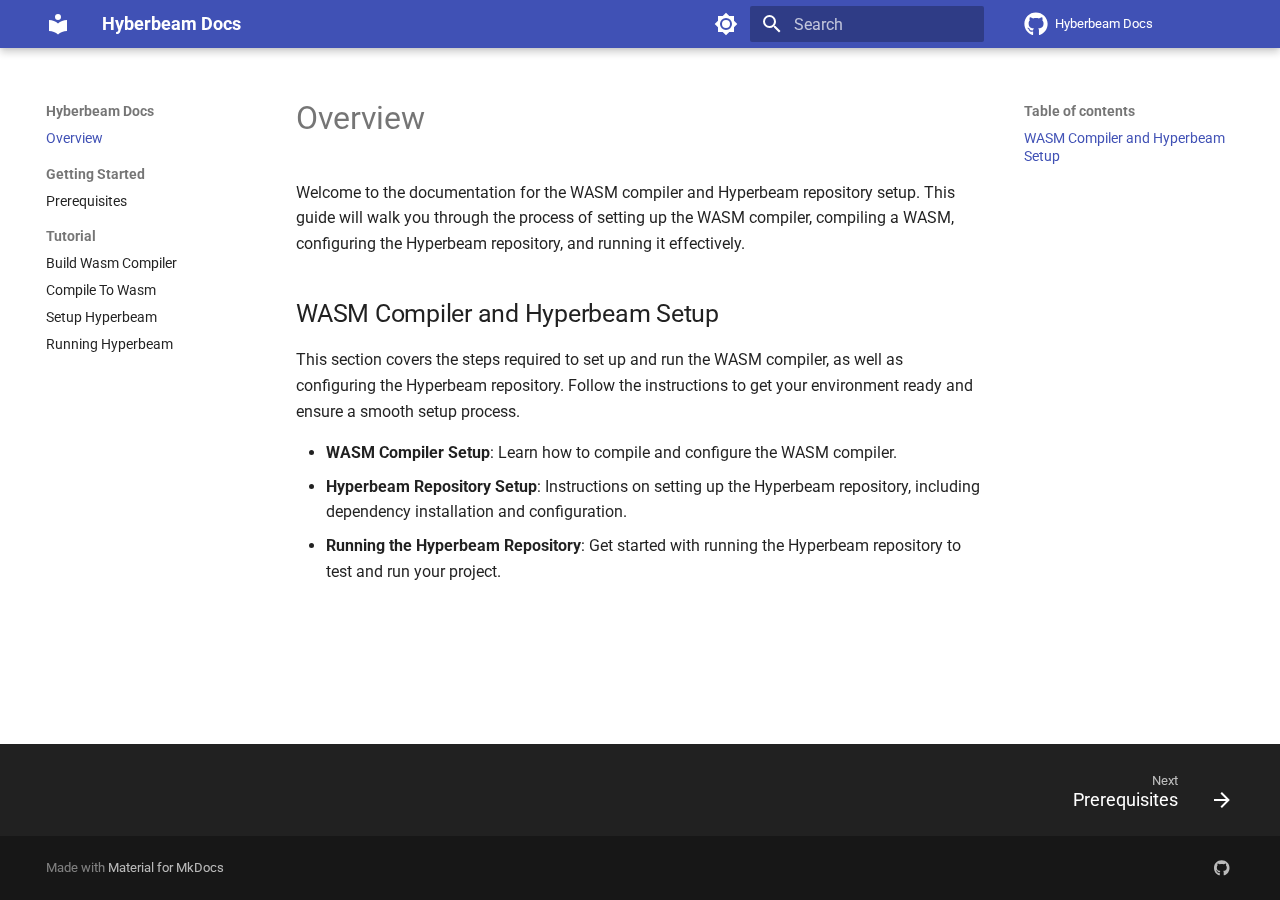
==== index.html @ 1fd52967 "Deployed 6ac4ef8 with MkDocs version: 1.6.0" ====
<!doctype html>
<html lang="en" class="no-js">
  <head>
    
      <meta charset="utf-8">
      <meta name="viewport" content="width=device-width,initial-scale=1">
      
      
      
        <link rel="canonical" href="https://permaweb.github.io/">
      
      
      
        <link rel="next" href="prerequisites/">
      
      
      <link rel="icon" href="assets/images/favicon.png">
      <meta name="generator" content="mkdocs-1.6.0, mkdocs-material-9.5.33">
    
    
      
        <title>Hyberbeam Docs</title>
      
    
    
      <link rel="stylesheet" href="assets/stylesheets/main.3cba04c6.min.css">
      
        
        <link rel="stylesheet" href="assets/stylesheets/palette.06af60db.min.css">
      
      


    
    
      
    
    
      
        
        
        <link rel="preconnect" href="https://fonts.gstatic.com" crossorigin>
        <link rel="stylesheet" href="https://fonts.googleapis.com/css?family=Roboto:300,300i,400,400i,700,700i%7CRoboto+Mono:400,400i,700,700i&display=fallback">
        <style>:root{--md-text-font:"Roboto";--md-code-font:"Roboto Mono"}</style>
      
    
    
      <link rel="stylesheet" href="assets/style.css">
    
      <link rel="stylesheet" href="assets/vscode.css">
    
    <script>__md_scope=new URL(".",location),__md_hash=e=>[...e].reduce((e,_)=>(e<<5)-e+_.charCodeAt(0),0),__md_get=(e,_=localStorage,t=__md_scope)=>JSON.parse(_.getItem(t.pathname+"."+e)),__md_set=(e,_,t=localStorage,a=__md_scope)=>{try{t.setItem(a.pathname+"."+e,JSON.stringify(_))}catch(e){}}</script>
    
      

    
    
    
  </head>
  
  
    
    
      
    
    
    
    
    <body dir="ltr" data-md-color-scheme="default" data-md-color-primary="indigo" data-md-color-accent="indigo">
  
    
    <input class="md-toggle" data-md-toggle="drawer" type="checkbox" id="__drawer" autocomplete="off">
    <input class="md-toggle" data-md-toggle="search" type="checkbox" id="__search" autocomplete="off">
    <label class="md-overlay" for="__drawer"></label>
    <div data-md-component="skip">
      
        
        <a href="#overview" class="md-skip">
          Skip to content
        </a>
      
    </div>
    <div data-md-component="announce">
      
    </div>
    
    
      

  

<header class="md-header md-header--shadow" data-md-component="header">
  <nav class="md-header__inner md-grid" aria-label="Header">
    <a href="." title="Hyberbeam Docs" class="md-header__button md-logo" aria-label="Hyberbeam Docs" data-md-component="logo">
      
  
  <svg xmlns="http://www.w3.org/2000/svg" viewBox="0 0 24 24"><path d="M12 8a3 3 0 0 0 3-3 3 3 0 0 0-3-3 3 3 0 0 0-3 3 3 3 0 0 0 3 3m0 3.54C9.64 9.35 6.5 8 3 8v11c3.5 0 6.64 1.35 9 3.54 2.36-2.19 5.5-3.54 9-3.54V8c-3.5 0-6.64 1.35-9 3.54Z"/></svg>

    </a>
    <label class="md-header__button md-icon" for="__drawer">
      
      <svg xmlns="http://www.w3.org/2000/svg" viewBox="0 0 24 24"><path d="M3 6h18v2H3V6m0 5h18v2H3v-2m0 5h18v2H3v-2Z"/></svg>
    </label>
    <div class="md-header__title" data-md-component="header-title">
      <div class="md-header__ellipsis">
        <div class="md-header__topic">
          <span class="md-ellipsis">
            Hyberbeam Docs
          </span>
        </div>
        <div class="md-header__topic" data-md-component="header-topic">
          <span class="md-ellipsis">
            
              Overview
            
          </span>
        </div>
      </div>
    </div>
    
      
        <form class="md-header__option" data-md-component="palette">
  
    
    
    
    <input class="md-option" data-md-color-media="(prefers-color-scheme: light)" data-md-color-scheme="default" data-md-color-primary="indigo" data-md-color-accent="indigo"  aria-label="Switch to dark mode"  type="radio" name="__palette" id="__palette_0">
    
      <label class="md-header__button md-icon" title="Switch to dark mode" for="__palette_1" hidden>
        <svg xmlns="http://www.w3.org/2000/svg" viewBox="0 0 24 24"><path d="M12 8a4 4 0 0 0-4 4 4 4 0 0 0 4 4 4 4 0 0 0 4-4 4 4 0 0 0-4-4m0 10a6 6 0 0 1-6-6 6 6 0 0 1 6-6 6 6 0 0 1 6 6 6 6 0 0 1-6 6m8-9.31V4h-4.69L12 .69 8.69 4H4v4.69L.69 12 4 15.31V20h4.69L12 23.31 15.31 20H20v-4.69L23.31 12 20 8.69Z"/></svg>
      </label>
    
  
    
    
    
    <input class="md-option" data-md-color-media="(prefers-color-scheme: dark)" data-md-color-scheme="slate" data-md-color-primary="indigo" data-md-color-accent="indigo"  aria-label="Switch to light mode"  type="radio" name="__palette" id="__palette_1">
    
      <label class="md-header__button md-icon" title="Switch to light mode" for="__palette_0" hidden>
        <svg xmlns="http://www.w3.org/2000/svg" viewBox="0 0 24 24"><path d="M12 18c-.89 0-1.74-.2-2.5-.55C11.56 16.5 13 14.42 13 12c0-2.42-1.44-4.5-3.5-5.45C10.26 6.2 11.11 6 12 6a6 6 0 0 1 6 6 6 6 0 0 1-6 6m8-9.31V4h-4.69L12 .69 8.69 4H4v4.69L.69 12 4 15.31V20h4.69L12 23.31 15.31 20H20v-4.69L23.31 12 20 8.69Z"/></svg>
      </label>
    
  
</form>
      
    
    
      <script>var media,input,key,value,palette=__md_get("__palette");if(palette&&palette.color){"(prefers-color-scheme)"===palette.color.media&&(media=matchMedia("(prefers-color-scheme: light)"),input=document.querySelector(media.matches?"[data-md-color-media='(prefers-color-scheme: light)']":"[data-md-color-media='(prefers-color-scheme: dark)']"),palette.color.media=input.getAttribute("data-md-color-media"),palette.color.scheme=input.getAttribute("data-md-color-scheme"),palette.color.primary=input.getAttribute("data-md-color-primary"),palette.color.accent=input.getAttribute("data-md-color-accent"));for([key,value]of Object.entries(palette.color))document.body.setAttribute("data-md-color-"+key,value)}</script>
    
    
    
      <label class="md-header__button md-icon" for="__search">
        
        <svg xmlns="http://www.w3.org/2000/svg" viewBox="0 0 24 24"><path d="M9.5 3A6.5 6.5 0 0 1 16 9.5c0 1.61-.59 3.09-1.56 4.23l.27.27h.79l5 5-1.5 1.5-5-5v-.79l-.27-.27A6.516 6.516 0 0 1 9.5 16 6.5 6.5 0 0 1 3 9.5 6.5 6.5 0 0 1 9.5 3m0 2C7 5 5 7 5 9.5S7 14 9.5 14 14 12 14 9.5 12 5 9.5 5Z"/></svg>
      </label>
      <div class="md-search" data-md-component="search" role="dialog">
  <label class="md-search__overlay" for="__search"></label>
  <div class="md-search__inner" role="search">
    <form class="md-search__form" name="search">
      <input type="text" class="md-search__input" name="query" aria-label="Search" placeholder="Search" autocapitalize="off" autocorrect="off" autocomplete="off" spellcheck="false" data-md-component="search-query" required>
      <label class="md-search__icon md-icon" for="__search">
        
        <svg xmlns="http://www.w3.org/2000/svg" viewBox="0 0 24 24"><path d="M9.5 3A6.5 6.5 0 0 1 16 9.5c0 1.61-.59 3.09-1.56 4.23l.27.27h.79l5 5-1.5 1.5-5-5v-.79l-.27-.27A6.516 6.516 0 0 1 9.5 16 6.5 6.5 0 0 1 3 9.5 6.5 6.5 0 0 1 9.5 3m0 2C7 5 5 7 5 9.5S7 14 9.5 14 14 12 14 9.5 12 5 9.5 5Z"/></svg>
        
        <svg xmlns="http://www.w3.org/2000/svg" viewBox="0 0 24 24"><path d="M20 11v2H8l5.5 5.5-1.42 1.42L4.16 12l7.92-7.92L13.5 5.5 8 11h12Z"/></svg>
      </label>
      <nav class="md-search__options" aria-label="Search">
        
        <button type="reset" class="md-search__icon md-icon" title="Clear" aria-label="Clear" tabindex="-1">
          
          <svg xmlns="http://www.w3.org/2000/svg" viewBox="0 0 24 24"><path d="M19 6.41 17.59 5 12 10.59 6.41 5 5 6.41 10.59 12 5 17.59 6.41 19 12 13.41 17.59 19 19 17.59 13.41 12 19 6.41Z"/></svg>
        </button>
      </nav>
      
    </form>
    <div class="md-search__output">
      <div class="md-search__scrollwrap" tabindex="0" data-md-scrollfix>
        <div class="md-search-result" data-md-component="search-result">
          <div class="md-search-result__meta">
            Initializing search
          </div>
          <ol class="md-search-result__list" role="presentation"></ol>
        </div>
      </div>
    </div>
  </div>
</div>
    
    
      <div class="md-header__source">
        <a href="https://github.com/permaweb/hb-sandbox" title="Go to repository" class="md-source" data-md-component="source">
  <div class="md-source__icon md-icon">
    
    <svg xmlns="http://www.w3.org/2000/svg" viewBox="0 0 496 512"><!--! Font Awesome Free 6.6.0 by @fontawesome - https://fontawesome.com License - https://fontawesome.com/license/free (Icons: CC BY 4.0, Fonts: SIL OFL 1.1, Code: MIT License) Copyright 2024 Fonticons, Inc.--><path d="M165.9 397.4c0 2-2.3 3.6-5.2 3.6-3.3.3-5.6-1.3-5.6-3.6 0-2 2.3-3.6 5.2-3.6 3-.3 5.6 1.3 5.6 3.6zm-31.1-4.5c-.7 2 1.3 4.3 4.3 4.9 2.6 1 5.6 0 6.2-2s-1.3-4.3-4.3-5.2c-2.6-.7-5.5.3-6.2 2.3zm44.2-1.7c-2.9.7-4.9 2.6-4.6 4.9.3 2 2.9 3.3 5.9 2.6 2.9-.7 4.9-2.6 4.6-4.6-.3-1.9-3-3.2-5.9-2.9zM244.8 8C106.1 8 0 113.3 0 252c0 110.9 69.8 205.8 169.5 239.2 12.8 2.3 17.3-5.6 17.3-12.1 0-6.2-.3-40.4-.3-61.4 0 0-70 15-84.7-29.8 0 0-11.4-29.1-27.8-36.6 0 0-22.9-15.7 1.6-15.4 0 0 24.9 2 38.6 25.8 21.9 38.6 58.6 27.5 72.9 20.9 2.3-16 8.8-27.1 16-33.7-55.9-6.2-112.3-14.3-112.3-110.5 0-27.5 7.6-41.3 23.6-58.9-2.6-6.5-11.1-33.3 2.6-67.9 20.9-6.5 69 27 69 27 20-5.6 41.5-8.5 62.8-8.5s42.8 2.9 62.8 8.5c0 0 48.1-33.6 69-27 13.7 34.7 5.2 61.4 2.6 67.9 16 17.7 25.8 31.5 25.8 58.9 0 96.5-58.9 104.2-114.8 110.5 9.2 7.9 17 22.9 17 46.4 0 33.7-.3 75.4-.3 83.6 0 6.5 4.6 14.4 17.3 12.1C428.2 457.8 496 362.9 496 252 496 113.3 383.5 8 244.8 8zM97.2 352.9c-1.3 1-1 3.3.7 5.2 1.6 1.6 3.9 2.3 5.2 1 1.3-1 1-3.3-.7-5.2-1.6-1.6-3.9-2.3-5.2-1zm-10.8-8.1c-.7 1.3.3 2.9 2.3 3.9 1.6 1 3.6.7 4.3-.7.7-1.3-.3-2.9-2.3-3.9-2-.6-3.6-.3-4.3.7zm32.4 35.6c-1.6 1.3-1 4.3 1.3 6.2 2.3 2.3 5.2 2.6 6.5 1 1.3-1.3.7-4.3-1.3-6.2-2.2-2.3-5.2-2.6-6.5-1zm-11.4-14.7c-1.6 1-1.6 3.6 0 5.9 1.6 2.3 4.3 3.3 5.6 2.3 1.6-1.3 1.6-3.9 0-6.2-1.4-2.3-4-3.3-5.6-2z"/></svg>
  </div>
  <div class="md-source__repository">
    Hyberbeam Docs
  </div>
</a>
      </div>
    
  </nav>
  
</header>
    
    <div class="md-container" data-md-component="container">
      
      
        
          
        
      
      <main class="md-main" data-md-component="main">
        <div class="md-main__inner md-grid">
          
            
              
              <div class="md-sidebar md-sidebar--primary" data-md-component="sidebar" data-md-type="navigation" >
                <div class="md-sidebar__scrollwrap">
                  <div class="md-sidebar__inner">
                    



<nav class="md-nav md-nav--primary" aria-label="Navigation" data-md-level="0">
  <label class="md-nav__title" for="__drawer">
    <a href="." title="Hyberbeam Docs" class="md-nav__button md-logo" aria-label="Hyberbeam Docs" data-md-component="logo">
      
  
  <svg xmlns="http://www.w3.org/2000/svg" viewBox="0 0 24 24"><path d="M12 8a3 3 0 0 0 3-3 3 3 0 0 0-3-3 3 3 0 0 0-3 3 3 3 0 0 0 3 3m0 3.54C9.64 9.35 6.5 8 3 8v11c3.5 0 6.64 1.35 9 3.54 2.36-2.19 5.5-3.54 9-3.54V8c-3.5 0-6.64 1.35-9 3.54Z"/></svg>

    </a>
    Hyberbeam Docs
  </label>
  
    <div class="md-nav__source">
      <a href="https://github.com/permaweb/hb-sandbox" title="Go to repository" class="md-source" data-md-component="source">
  <div class="md-source__icon md-icon">
    
    <svg xmlns="http://www.w3.org/2000/svg" viewBox="0 0 496 512"><!--! Font Awesome Free 6.6.0 by @fontawesome - https://fontawesome.com License - https://fontawesome.com/license/free (Icons: CC BY 4.0, Fonts: SIL OFL 1.1, Code: MIT License) Copyright 2024 Fonticons, Inc.--><path d="M165.9 397.4c0 2-2.3 3.6-5.2 3.6-3.3.3-5.6-1.3-5.6-3.6 0-2 2.3-3.6 5.2-3.6 3-.3 5.6 1.3 5.6 3.6zm-31.1-4.5c-.7 2 1.3 4.3 4.3 4.9 2.6 1 5.6 0 6.2-2s-1.3-4.3-4.3-5.2c-2.6-.7-5.5.3-6.2 2.3zm44.2-1.7c-2.9.7-4.9 2.6-4.6 4.9.3 2 2.9 3.3 5.9 2.6 2.9-.7 4.9-2.6 4.6-4.6-.3-1.9-3-3.2-5.9-2.9zM244.8 8C106.1 8 0 113.3 0 252c0 110.9 69.8 205.8 169.5 239.2 12.8 2.3 17.3-5.6 17.3-12.1 0-6.2-.3-40.4-.3-61.4 0 0-70 15-84.7-29.8 0 0-11.4-29.1-27.8-36.6 0 0-22.9-15.7 1.6-15.4 0 0 24.9 2 38.6 25.8 21.9 38.6 58.6 27.5 72.9 20.9 2.3-16 8.8-27.1 16-33.7-55.9-6.2-112.3-14.3-112.3-110.5 0-27.5 7.6-41.3 23.6-58.9-2.6-6.5-11.1-33.3 2.6-67.9 20.9-6.5 69 27 69 27 20-5.6 41.5-8.5 62.8-8.5s42.8 2.9 62.8 8.5c0 0 48.1-33.6 69-27 13.7 34.7 5.2 61.4 2.6 67.9 16 17.7 25.8 31.5 25.8 58.9 0 96.5-58.9 104.2-114.8 110.5 9.2 7.9 17 22.9 17 46.4 0 33.7-.3 75.4-.3 83.6 0 6.5 4.6 14.4 17.3 12.1C428.2 457.8 496 362.9 496 252 496 113.3 383.5 8 244.8 8zM97.2 352.9c-1.3 1-1 3.3.7 5.2 1.6 1.6 3.9 2.3 5.2 1 1.3-1 1-3.3-.7-5.2-1.6-1.6-3.9-2.3-5.2-1zm-10.8-8.1c-.7 1.3.3 2.9 2.3 3.9 1.6 1 3.6.7 4.3-.7.7-1.3-.3-2.9-2.3-3.9-2-.6-3.6-.3-4.3.7zm32.4 35.6c-1.6 1.3-1 4.3 1.3 6.2 2.3 2.3 5.2 2.6 6.5 1 1.3-1.3.7-4.3-1.3-6.2-2.2-2.3-5.2-2.6-6.5-1zm-11.4-14.7c-1.6 1-1.6 3.6 0 5.9 1.6 2.3 4.3 3.3 5.6 2.3 1.6-1.3 1.6-3.9 0-6.2-1.4-2.3-4-3.3-5.6-2z"/></svg>
  </div>
  <div class="md-source__repository">
    Hyberbeam Docs
  </div>
</a>
    </div>
  
  <ul class="md-nav__list" data-md-scrollfix>
    
      
      
  
  
    
  
  
  
    <li class="md-nav__item md-nav__item--active">
      
      <input class="md-nav__toggle md-toggle" type="checkbox" id="__toc">
      
      
        
      
      
        <label class="md-nav__link md-nav__link--active" for="__toc">
          
  
  <span class="md-ellipsis">
    Overview
  </span>
  

          <span class="md-nav__icon md-icon"></span>
        </label>
      
      <a href="." class="md-nav__link md-nav__link--active">
        
  
  <span class="md-ellipsis">
    Overview
  </span>
  

      </a>
      
        

<nav class="md-nav md-nav--secondary" aria-label="Table of contents">
  
  
  
    
  
  
    <label class="md-nav__title" for="__toc">
      <span class="md-nav__icon md-icon"></span>
      Table of contents
    </label>
    <ul class="md-nav__list" data-md-component="toc" data-md-scrollfix>
      
        <li class="md-nav__item">
  <a href="#wasm-compiler-and-hyperbeam-setup" class="md-nav__link">
    <span class="md-ellipsis">
      WASM Compiler and Hyperbeam Setup
    </span>
  </a>
  
</li>
      
    </ul>
  
</nav>
      
    </li>
  

    
      
      
  
  
  
  
    
    
    
      
        
        
      
    
    
    <li class="md-nav__item md-nav__item--section md-nav__item--nested">
      
        
        
        <input class="md-nav__toggle md-toggle " type="checkbox" id="__nav_2" >
        
          
          <label class="md-nav__link" for="__nav_2" id="__nav_2_label" tabindex="">
            
  
  <span class="md-ellipsis">
    Getting Started
  </span>
  

            <span class="md-nav__icon md-icon"></span>
          </label>
        
        <nav class="md-nav" data-md-level="1" aria-labelledby="__nav_2_label" aria-expanded="false">
          <label class="md-nav__title" for="__nav_2">
            <span class="md-nav__icon md-icon"></span>
            Getting Started
          </label>
          <ul class="md-nav__list" data-md-scrollfix>
            
              
                
  
  
  
  
    <li class="md-nav__item">
      <a href="prerequisites/" class="md-nav__link">
        
  
  <span class="md-ellipsis">
    Prerequisites
  </span>
  

      </a>
    </li>
  

              
            
          </ul>
        </nav>
      
    </li>
  

    
      
      
  
  
  
  
    
    
    
      
        
        
      
    
    
    <li class="md-nav__item md-nav__item--section md-nav__item--nested">
      
        
        
        <input class="md-nav__toggle md-toggle " type="checkbox" id="__nav_3" >
        
          
          <label class="md-nav__link" for="__nav_3" id="__nav_3_label" tabindex="">
            
  
  <span class="md-ellipsis">
    Tutorial
  </span>
  

            <span class="md-nav__icon md-icon"></span>
          </label>
        
        <nav class="md-nav" data-md-level="1" aria-labelledby="__nav_3_label" aria-expanded="false">
          <label class="md-nav__title" for="__nav_3">
            <span class="md-nav__icon md-icon"></span>
            Tutorial
          </label>
          <ul class="md-nav__list" data-md-scrollfix>
            
              
                
  
  
  
  
    <li class="md-nav__item">
      <a href="build_wasm_compiler/" class="md-nav__link">
        
  
  <span class="md-ellipsis">
    Build Wasm Compiler
  </span>
  

      </a>
    </li>
  

              
            
              
                
  
  
  
  
    <li class="md-nav__item">
      <a href="compile_wasm/" class="md-nav__link">
        
  
  <span class="md-ellipsis">
    Compile To Wasm
  </span>
  

      </a>
    </li>
  

              
            
              
                
  
  
  
  
    <li class="md-nav__item">
      <a href="setup_hyperbeam/" class="md-nav__link">
        
  
  <span class="md-ellipsis">
    Setup Hyperbeam
  </span>
  

      </a>
    </li>
  

              
            
              
                
  
  
  
  
    <li class="md-nav__item">
      <a href="running_hyperbeam/" class="md-nav__link">
        
  
  <span class="md-ellipsis">
    Running Hyperbeam
  </span>
  

      </a>
    </li>
  

              
            
          </ul>
        </nav>
      
    </li>
  

    
  </ul>
</nav>
                  </div>
                </div>
              </div>
            
            
              
              <div class="md-sidebar md-sidebar--secondary" data-md-component="sidebar" data-md-type="toc" >
                <div class="md-sidebar__scrollwrap">
                  <div class="md-sidebar__inner">
                    

<nav class="md-nav md-nav--secondary" aria-label="Table of contents">
  
  
  
    
  
  
    <label class="md-nav__title" for="__toc">
      <span class="md-nav__icon md-icon"></span>
      Table of contents
    </label>
    <ul class="md-nav__list" data-md-component="toc" data-md-scrollfix>
      
        <li class="md-nav__item">
  <a href="#wasm-compiler-and-hyperbeam-setup" class="md-nav__link">
    <span class="md-ellipsis">
      WASM Compiler and Hyperbeam Setup
    </span>
  </a>
  
</li>
      
    </ul>
  
</nav>
                  </div>
                </div>
              </div>
            
          
          
            <div class="md-content" data-md-component="content">
              <article class="md-content__inner md-typeset">
                
                  

  
  


<h1 id="overview"><strong>Overview</strong></h1>
<p>Welcome to the documentation for the WASM compiler and Hyperbeam repository setup. This guide will walk you through the process of setting up the WASM compiler, compiling a WASM, configuring the Hyperbeam repository, and running it effectively.</p>
<h2 id="wasm-compiler-and-hyperbeam-setup"><strong>WASM Compiler and Hyperbeam Setup</strong></h2>
<p>This section covers the steps required to set up and run the WASM compiler, as well as configuring the Hyperbeam repository. Follow the instructions to get your environment ready and ensure a smooth setup process.</p>
<ul>
<li><strong>WASM Compiler Setup</strong>: Learn how to compile and configure the WASM compiler.</li>
<li><strong>Hyperbeam Repository Setup</strong>: Instructions on setting up the Hyperbeam repository, including dependency installation and configuration.</li>
<li><strong>Running the Hyperbeam Repository</strong>: Get started with running the Hyperbeam repository to test and run your project.</li>
</ul>












                
              </article>
            </div>
          
          
<script>var target=document.getElementById(location.hash.slice(1));target&&target.name&&(target.checked=target.name.startsWith("__tabbed_"))</script>
        </div>
        
          <button type="button" class="md-top md-icon" data-md-component="top" hidden>
  
  <svg xmlns="http://www.w3.org/2000/svg" viewBox="0 0 24 24"><path d="M13 20h-2V8l-5.5 5.5-1.42-1.42L12 4.16l7.92 7.92-1.42 1.42L13 8v12Z"/></svg>
  Back to top
</button>
        
      </main>
      
        <footer class="md-footer">
  
    
      
      <nav class="md-footer__inner md-grid" aria-label="Footer" >
        
        
          
          <a href="prerequisites/" class="md-footer__link md-footer__link--next" aria-label="Next: Prerequisites">
            <div class="md-footer__title">
              <span class="md-footer__direction">
                Next
              </span>
              <div class="md-ellipsis">
                Prerequisites
              </div>
            </div>
            <div class="md-footer__button md-icon">
              
              <svg xmlns="http://www.w3.org/2000/svg" viewBox="0 0 24 24"><path d="M4 11v2h12l-5.5 5.5 1.42 1.42L19.84 12l-7.92-7.92L10.5 5.5 16 11H4Z"/></svg>
            </div>
          </a>
        
      </nav>
    
  
  <div class="md-footer-meta md-typeset">
    <div class="md-footer-meta__inner md-grid">
      <div class="md-copyright">
  
  
    Made with
    <a href="https://squidfunk.github.io/mkdocs-material/" target="_blank" rel="noopener">
      Material for MkDocs
    </a>
  
</div>
      
        <div class="md-social">
  
    
    
    
    
    <a href="https://github.com/permaweb/hb-sandbox" target="_blank" rel="noopener" title="GitHub" class="md-social__link">
      <svg xmlns="http://www.w3.org/2000/svg" viewBox="0 0 496 512"><!--! Font Awesome Free 6.6.0 by @fontawesome - https://fontawesome.com License - https://fontawesome.com/license/free (Icons: CC BY 4.0, Fonts: SIL OFL 1.1, Code: MIT License) Copyright 2024 Fonticons, Inc.--><path d="M165.9 397.4c0 2-2.3 3.6-5.2 3.6-3.3.3-5.6-1.3-5.6-3.6 0-2 2.3-3.6 5.2-3.6 3-.3 5.6 1.3 5.6 3.6zm-31.1-4.5c-.7 2 1.3 4.3 4.3 4.9 2.6 1 5.6 0 6.2-2s-1.3-4.3-4.3-5.2c-2.6-.7-5.5.3-6.2 2.3zm44.2-1.7c-2.9.7-4.9 2.6-4.6 4.9.3 2 2.9 3.3 5.9 2.6 2.9-.7 4.9-2.6 4.6-4.6-.3-1.9-3-3.2-5.9-2.9zM244.8 8C106.1 8 0 113.3 0 252c0 110.9 69.8 205.8 169.5 239.2 12.8 2.3 17.3-5.6 17.3-12.1 0-6.2-.3-40.4-.3-61.4 0 0-70 15-84.7-29.8 0 0-11.4-29.1-27.8-36.6 0 0-22.9-15.7 1.6-15.4 0 0 24.9 2 38.6 25.8 21.9 38.6 58.6 27.5 72.9 20.9 2.3-16 8.8-27.1 16-33.7-55.9-6.2-112.3-14.3-112.3-110.5 0-27.5 7.6-41.3 23.6-58.9-2.6-6.5-11.1-33.3 2.6-67.9 20.9-6.5 69 27 69 27 20-5.6 41.5-8.5 62.8-8.5s42.8 2.9 62.8 8.5c0 0 48.1-33.6 69-27 13.7 34.7 5.2 61.4 2.6 67.9 16 17.7 25.8 31.5 25.8 58.9 0 96.5-58.9 104.2-114.8 110.5 9.2 7.9 17 22.9 17 46.4 0 33.7-.3 75.4-.3 83.6 0 6.5 4.6 14.4 17.3 12.1C428.2 457.8 496 362.9 496 252 496 113.3 383.5 8 244.8 8zM97.2 352.9c-1.3 1-1 3.3.7 5.2 1.6 1.6 3.9 2.3 5.2 1 1.3-1 1-3.3-.7-5.2-1.6-1.6-3.9-2.3-5.2-1zm-10.8-8.1c-.7 1.3.3 2.9 2.3 3.9 1.6 1 3.6.7 4.3-.7.7-1.3-.3-2.9-2.3-3.9-2-.6-3.6-.3-4.3.7zm32.4 35.6c-1.6 1.3-1 4.3 1.3 6.2 2.3 2.3 5.2 2.6 6.5 1 1.3-1.3.7-4.3-1.3-6.2-2.2-2.3-5.2-2.6-6.5-1zm-11.4-14.7c-1.6 1-1.6 3.6 0 5.9 1.6 2.3 4.3 3.3 5.6 2.3 1.6-1.3 1.6-3.9 0-6.2-1.4-2.3-4-3.3-5.6-2z"/></svg>
    </a>
  
</div>
      
    </div>
  </div>
</footer>
      
    </div>
    <div class="md-dialog" data-md-component="dialog">
      <div class="md-dialog__inner md-typeset"></div>
    </div>
    
      <div class="md-progress" data-md-component="progress" role="progressbar"></div>
    
    
    <script id="__config" type="application/json">{"base": ".", "features": ["navigation.instant", "navigation.instant.progress", "navigation.tracking", "navigation.sections", "navigation.path", "navigation.top", "toc.follow", "content.tooltips", "content.code.copy", "content.code.select", "content.code.annotate", "navigation.footer"], "search": "assets/javascripts/workers/search.b8dbb3d2.min.js", "translations": {"clipboard.copied": "Copied to clipboard", "clipboard.copy": "Copy to clipboard", "search.result.more.one": "1 more on this page", "search.result.more.other": "# more on this page", "search.result.none": "No matching documents", "search.result.one": "1 matching document", "search.result.other": "# matching documents", "search.result.placeholder": "Type to start searching", "search.result.term.missing": "Missing", "select.version": "Select version"}}</script>
    
    
      <script src="assets/javascripts/bundle.af256bd8.min.js"></script>
      
    
  </body>
</html>
---- assets/stylesheets/main.3cba04c6.min.css ----
@charset "UTF-8";html{-webkit-text-size-adjust:none;-moz-text-size-adjust:none;text-size-adjust:none;box-sizing:border-box}*,:after,:before{box-sizing:inherit}@media (prefers-reduced-motion){*,:after,:before{transition:none!important}}body{margin:0}a,button,input,label{-webkit-tap-highlight-color:transparent}a{color:inherit;text-decoration:none}hr{border:0;box-sizing:initial;display:block;height:.05rem;overflow:visible;padding:0}small{font-size:80%}sub,sup{line-height:1em}img{border-style:none}table{border-collapse:initial;border-spacing:0}td,th{font-weight:400;vertical-align:top}button{background:#0000;border:0;font-family:inherit;font-size:inherit;margin:0;padding:0}input{border:0;outline:none}:root{--md-primary-fg-color:#4051b5;--md-primary-fg-color--light:#5d6cc0;--md-primary-fg-color--dark:#303fa1;--md-primary-bg-color:#fff;--md-primary-bg-color--light:#ffffffb3;--md-accent-fg-color:#526cfe;--md-accent-fg-color--transparent:#526cfe1a;--md-accent-bg-color:#fff;--md-accent-bg-color--light:#ffffffb3}[data-md-color-scheme=default]{color-scheme:light}[data-md-color-scheme=default] img[src$="#gh-dark-mode-only"],[data-md-color-scheme=default] img[src$="#only-dark"]{display:none}:root,[data-md-color-scheme=default]{--md-hue:225deg;--md-default-fg-color:#000000de;--md-default-fg-color--light:#0000008a;--md-default-fg-color--lighter:#00000052;--md-default-fg-color--lightest:#00000012;--md-default-bg-color:#fff;--md-default-bg-color--light:#ffffffb3;--md-default-bg-color--lighter:#ffffff4d;--md-default-bg-color--lightest:#ffffff1f;--md-code-fg-color:#36464e;--md-code-bg-color:#f5f5f5;--md-code-hl-color:#4287ff;--md-code-hl-color--light:#4287ff1a;--md-code-hl-number-color:#d52a2a;--md-code-hl-special-color:#db1457;--md-code-hl-function-color:#a846b9;--md-code-hl-constant-color:#6e59d9;--md-code-hl-keyword-color:#3f6ec6;--md-code-hl-string-color:#1c7d4d;--md-code-hl-name-color:var(--md-code-fg-color);--md-code-hl-operator-color:var(--md-default-fg-color--light);--md-code-hl-punctuation-color:var(--md-default-fg-color--light);--md-code-hl-comment-color:var(--md-default-fg-color--light);--md-code-hl-generic-color:var(--md-default-fg-color--light);--md-code-hl-variable-color:var(--md-default-fg-color--light);--md-typeset-color:var(--md-default-fg-color);--md-typeset-a-color:var(--md-primary-fg-color);--md-typeset-del-color:#f5503d26;--md-typeset-ins-color:#0bd57026;--md-typeset-kbd-color:#fafafa;--md-typeset-kbd-accent-color:#fff;--md-typeset-kbd-border-color:#b8b8b8;--md-typeset-mark-color:#ffff0080;--md-typeset-table-color:#0000001f;--md-typeset-table-color--light:rgba(0,0,0,.035);--md-admonition-fg-color:var(--md-default-fg-color);--md-admonition-bg-color:var(--md-default-bg-color);--md-warning-fg-color:#000000de;--md-warning-bg-color:#ff9;--md-footer-fg-color:#fff;--md-footer-fg-color--light:#ffffffb3;--md-footer-fg-color--lighter:#ffffff73;--md-footer-bg-color:#000000de;--md-footer-bg-color--dark:#00000052;--md-shadow-z1:0 0.2rem 0.5rem #0000000d,0 0 0.05rem #0000001a;--md-shadow-z2:0 0.2rem 0.5rem #0000001a,0 0 0.05rem #00000040;--md-shadow-z3:0 0.2rem 0.5rem #0003,0 0 0.05rem #00000059}.md-icon svg{fill:currentcolor;display:block;height:1.2rem;width:1.2rem}body{-webkit-font-smoothing:antialiased;-moz-osx-font-smoothing:grayscale;--md-text-font-family:var(--md-text-font,_),-apple-system,BlinkMacSystemFont,Helvetica,Arial,sans-serif;--md-code-font-family:var(--md-code-font,_),SFMono-Regular,Consolas,Menlo,monospace}aside,body,input{font-feature-settings:"kern","liga";color:var(--md-typeset-color);font-family:var(--md-text-font-family)}code,kbd,pre{font-feature-settings:"kern";font-family:var(--md-code-font-family)}:root{--md-typeset-table-sort-icon:url('data:image/svg+xml;charset=utf-8,<svg xmlns="http://www.w3.org/2000/svg" viewBox="0 0 24 24"><path d="m18 21-4-4h3V7h-3l4-4 4 4h-3v10h3M2 19v-2h10v2M2 13v-2h7v2M2 7V5h4v2H2Z"/></svg>');--md-typeset-table-sort-icon--asc:url('data:image/svg+xml;charset=utf-8,<svg xmlns="http://www.w3.org/2000/svg" viewBox="0 0 24 24"><path d="M19 17h3l-4 4-4-4h3V3h2M2 17h10v2H2M6 5v2H2V5m0 6h7v2H2v-2Z"/></svg>');--md-typeset-table-sort-icon--desc:url('data:image/svg+xml;charset=utf-8,<svg xmlns="http://www.w3.org/2000/svg" viewBox="0 0 24 24"><path d="M19 7h3l-4-4-4 4h3v14h2M2 17h10v2H2M6 5v2H2V5m0 6h7v2H2v-2Z"/></svg>')}.md-typeset{-webkit-print-color-adjust:exact;color-adjust:exact;font-size:.8rem;line-height:1.6}@media print{.md-typeset{font-size:.68rem}}.md-typeset blockquote,.md-typeset dl,.md-typeset figure,.md-typeset ol,.md-typeset pre,.md-typeset ul{margin-bottom:1em;margin-top:1em}.md-typeset h1{color:var(--md-default-fg-color--light);font-size:2em;line-height:1.3;margin:0 0 1.25em}.md-typeset h1,.md-typeset h2{font-weight:300;letter-spacing:-.01em}.md-typeset h2{font-size:1.5625em;line-height:1.4;margin:1.6em 0 .64em}.md-typeset h3{font-size:1.25em;font-weight:400;letter-spacing:-.01em;line-height:1.5;margin:1.6em 0 .8em}.md-typeset h2+h3{margin-top:.8em}.md-typeset h4{font-weight:700;letter-spacing:-.01em;margin:1em 0}.md-typeset h5,.md-typeset h6{color:var(--md-default-fg-color--light);font-size:.8em;font-weight:700;letter-spacing:-.01em;margin:1.25em 0}.md-typeset h5{text-transform:uppercase}.md-typeset hr{border-bottom:.05rem solid var(--md-default-fg-color--lightest);display:flow-root;margin:1.5em 0}.md-typeset a{color:var(--md-typeset-a-color);word-break:break-word}.md-typeset a,.md-typeset a:before{transition:color 125ms}.md-typeset a:focus,.md-typeset a:hover{color:var(--md-accent-fg-color)}.md-typeset a:focus code,.md-typeset a:hover code{background-color:var(--md-accent-fg-color--transparent)}.md-typeset a code{color:currentcolor;transition:background-color 125ms}.md-typeset a.focus-visible{outline-color:var(--md-accent-fg-color);outline-offset:.2rem}.md-typeset code,.md-typeset kbd,.md-typeset pre{color:var(--md-code-fg-color);direction:ltr;font-variant-ligatures:none}@media print{.md-typeset code,.md-typeset kbd,.md-typeset pre{white-space:pre-wrap}}.md-typeset code{background-color:var(--md-code-bg-color);border-radius:.1rem;-webkit-box-decoration-break:clone;box-decoration-break:clone;font-size:.85em;padding:0 .2941176471em;word-break:break-word}.md-typeset code:not(.focus-visible){-webkit-tap-highlight-color:transparent;outline:none}.md-typeset pre{display:flow-root;line-height:1.4;position:relative}.md-typeset pre>code{-webkit-box-decoration-break:slice;box-decoration-break:slice;box-shadow:none;display:block;margin:0;outline-color:var(--md-accent-fg-color);overflow:auto;padding:.7720588235em 1.1764705882em;scrollbar-color:var(--md-default-fg-color--lighter) #0000;scrollbar-width:thin;touch-action:auto;word-break:normal}.md-typeset pre>code:hover{scrollbar-color:var(--md-accent-fg-color) #0000}.md-typeset pre>code::-webkit-scrollbar{height:.2rem;width:.2rem}.md-typeset pre>code::-webkit-scrollbar-thumb{background-color:var(--md-default-fg-color--lighter)}.md-typeset pre>code::-webkit-scrollbar-thumb:hover{background-color:var(--md-accent-fg-color)}.md-typeset kbd{background-color:var(--md-typeset-kbd-color);border-radius:.1rem;box-shadow:0 .1rem 0 .05rem var(--md-typeset-kbd-border-color),0 .1rem 0 var(--md-typeset-kbd-border-color),0 -.1rem .2rem var(--md-typeset-kbd-accent-color) inset;color:var(--md-default-fg-color);display:inline-block;font-size:.75em;padding:0 .6666666667em;vertical-align:text-top;word-break:break-word}.md-typeset mark{background-color:var(--md-typeset-mark-color);-webkit-box-decoration-break:clone;box-decoration-break:clone;color:inherit;word-break:break-word}.md-typeset abbr{border-bottom:.05rem dotted var(--md-default-fg-color--light);cursor:help;text-decoration:none}.md-typeset small{opacity:.75}[dir=ltr] .md-typeset sub,[dir=ltr] .md-typeset sup{margin-left:.078125em}[dir=rtl] .md-typeset sub,[dir=rtl] .md-typeset sup{margin-right:.078125em}[dir=ltr] .md-typeset blockquote{padding-left:.6rem}[dir=rtl] .md-typeset blockquote{padding-right:.6rem}[dir=ltr] .md-typeset blockquote{border-left:.2rem solid var(--md-default-fg-color--lighter)}[dir=rtl] .md-typeset blockquote{border-right:.2rem solid var(--md-default-fg-color--lighter)}.md-typeset blockquote{color:var(--md-default-fg-color--light);margin-left:0;margin-right:0}.md-typeset ul{list-style-type:disc}[dir=ltr] .md-typeset ol,[dir=ltr] .md-typeset ul{margin-left:.625em}[dir=rtl] .md-typeset ol,[dir=rtl] .md-typeset ul{margin-right:.625em}.md-typeset ol,.md-typeset ul{padding:0}.md-typeset ol:not([hidden]),.md-typeset ul:not([hidden]){display:flow-root}.md-typeset ol ol,.md-typeset ul ol{list-style-type:lower-alpha}.md-typeset ol ol ol,.md-typeset ul ol ol{list-style-type:lower-roman}[dir=ltr] .md-typeset ol li,[dir=ltr] .md-typeset ul li{margin-left:1.25em}[dir=rtl] .md-typeset ol li,[dir=rtl] .md-typeset ul li{margin-right:1.25em}.md-typeset ol li,.md-typeset ul li{margin-bottom:.5em}.md-typeset ol li blockquote,.md-typeset ol li p,.md-typeset ul li blockquote,.md-typeset ul li p{margin:.5em 0}.md-typeset ol li:last-child,.md-typeset ul li:last-child{margin-bottom:0}[dir=ltr] .md-typeset ol li ol,[dir=ltr] .md-typeset ol li ul,[dir=ltr] .md-typeset ul li ol,[dir=ltr] .md-typeset ul li ul{margin-left:.625em}[dir=rtl] .md-typeset ol li ol,[dir=rtl] .md-typeset ol li ul,[dir=rtl] .md-typeset ul li ol,[dir=rtl] .md-typeset ul li ul{margin-right:.625em}.md-typeset ol li ol,.md-typeset ol li ul,.md-typeset ul li ol,.md-typeset ul li ul{margin-bottom:.5em;margin-top:.5em}[dir=ltr] .md-typeset dd{margin-left:1.875em}[dir=rtl] .md-typeset dd{margin-right:1.875em}.md-typeset dd{margin-bottom:1.5em;margin-top:1em}.md-typeset img,.md-typeset svg,.md-typeset video{height:auto;max-width:100%}.md-typeset img[align=left]{margin:1em 1em 1em 0}.md-typeset img[align=right]{margin:1em 0 1em 1em}.md-typeset img[align]:only-child{margin-top:0}.md-typeset figure{display:flow-root;margin:1em auto;max-width:100%;text-align:center;width:-moz-fit-content;width:fit-content}.md-typeset figure img{display:block;margin:0 auto}.md-typeset figcaption{font-style:italic;margin:1em auto;max-width:24rem}.md-typeset iframe{max-width:100%}.md-typeset table:not([class]){background-color:var(--md-default-bg-color);border:.05rem solid var(--md-typeset-table-color);border-radius:.1rem;display:inline-block;font-size:.64rem;max-width:100%;overflow:auto;touch-action:auto}@media print{.md-typeset table:not([class]){display:table}}.md-typeset table:not([class])+*{margin-top:1.5em}.md-typeset table:not([class]) td>:first-child,.md-typeset table:not([class]) th>:first-child{margin-top:0}.md-typeset table:not([class]) td>:last-child,.md-typeset table:not([class]) th>:last-child{margin-bottom:0}.md-typeset table:not([class]) td:not([align]),.md-typeset table:not([class]) th:not([align]){text-align:left}[dir=rtl] .md-typeset table:not([class]) td:not([align]),[dir=rtl] .md-typeset table:not([class]) th:not([align]){text-align:right}.md-typeset table:not([class]) th{font-weight:700;min-width:5rem;padding:.9375em 1.25em;vertical-align:top}.md-typeset table:not([class]) td{border-top:.05rem solid var(--md-typeset-table-color);padding:.9375em 1.25em;vertical-align:top}.md-typeset table:not([class]) tbody tr{transition:background-color 125ms}.md-typeset table:not([class]) tbody tr:hover{background-color:var(--md-typeset-table-color--light);box-shadow:0 .05rem 0 var(--md-default-bg-color) inset}.md-typeset table:not([class]) a{word-break:normal}.md-typeset table th[role=columnheader]{cursor:pointer}[dir=ltr] .md-typeset table th[role=columnheader]:after{margin-left:.5em}[dir=rtl] .md-typeset table th[role=columnheader]:after{margin-right:.5em}.md-typeset table th[role=columnheader]:after{content:"";display:inline-block;height:1.2em;-webkit-mask-image:var(--md-typeset-table-sort-icon);mask-image:var(--md-typeset-table-sort-icon);-webkit-mask-repeat:no-repeat;mask-repeat:no-repeat;-webkit-mask-size:contain;mask-size:contain;transition:background-color 125ms;vertical-align:text-bottom;width:1.2em}.md-typeset table th[role=columnheader]:hover:after{background-color:var(--md-default-fg-color--lighter)}.md-typeset table th[role=columnheader][aria-sort=ascending]:after{background-color:var(--md-default-fg-color--light);-webkit-mask-image:var(--md-typeset-table-sort-icon--asc);mask-image:var(--md-typeset-table-sort-icon--asc)}.md-typeset table th[role=columnheader][aria-sort=descending]:after{background-color:var(--md-default-fg-color--light);-webkit-mask-image:var(--md-typeset-table-sort-icon--desc);mask-image:var(--md-typeset-table-sort-icon--desc)}.md-typeset__scrollwrap{margin:1em -.8rem;overflow-x:auto;touch-action:auto}.md-typeset__table{display:inline-block;margin-bottom:.5em;padding:0 .8rem}@media print{.md-typeset__table{display:block}}html .md-typeset__table table{display:table;margin:0;overflow:hidden;width:100%}@media screen and (max-width:44.984375em){.md-content__inner>pre{margin:1em -.8rem}.md-content__inner>pre code{border-radius:0}}.md-typeset .md-author{border-radius:100%;display:block;flex-shrink:0;height:1.6rem;overflow:hidden;position:relative;transition:color 125ms,transform 125ms;width:1.6rem}.md-typeset .md-author img{display:block}.md-typeset .md-author--more{background:var(--md-default-fg-color--lightest);color:var(--md-default-fg-color--lighter);font-size:.6rem;font-weight:700;line-height:1.6rem;text-align:center}.md-typeset .md-author--long{height:2.4rem;width:2.4rem}.md-typeset a.md-author{transform:scale(1)}.md-typeset a.md-author img{border-radius:100%;filter:grayscale(100%) opacity(75%);transition:filter 125ms}.md-typeset a.md-author:focus,.md-typeset a.md-author:hover{transform:scale(1.1);z-index:1}.md-typeset a.md-author:focus img,.md-typeset a.md-author:hover img{filter:grayscale(0)}.md-banner{background-color:var(--md-footer-bg-color);color:var(--md-footer-fg-color);overflow:auto}@media print{.md-banner{display:none}}.md-banner--warning{background-color:var(--md-warning-bg-color);color:var(--md-warning-fg-color)}.md-banner__inner{font-size:.7rem;margin:.6rem auto;padding:0 .8rem}[dir=ltr] .md-banner__button{float:right}[dir=rtl] .md-banner__button{float:left}.md-banner__button{color:inherit;cursor:pointer;transition:opacity .25s}.no-js .md-banner__button{display:none}.md-banner__button:hover{opacity:.7}html{font-size:125%;height:100%;overflow-x:hidden}@media screen and (min-width:100em){html{font-size:137.5%}}@media screen and (min-width:125em){html{font-size:150%}}body{background-color:var(--md-default-bg-color);display:flex;flex-direction:column;font-size:.5rem;min-height:100%;position:relative;width:100%}@media print{body{display:block}}@media screen and (max-width:59.984375em){body[data-md-scrolllock]{position:fixed}}.md-grid{margin-left:auto;margin-right:auto;max-width:61rem}.md-container{display:flex;flex-direction:column;flex-grow:1}@media print{.md-container{display:block}}.md-main{flex-grow:1}.md-main__inner{display:flex;height:100%;margin-top:1.5rem}.md-ellipsis{overflow:hidden;text-overflow:ellipsis}.md-toggle{display:none}.md-option{height:0;opacity:0;position:absolute;width:0}.md-option:checked+label:not([hidden]){display:block}.md-option.focus-visible+label{outline-color:var(--md-accent-fg-color);outline-style:auto}.md-skip{background-color:var(--md-default-fg-color);border-radius:.1rem;color:var(--md-default-bg-color);font-size:.64rem;margin:.5rem;opacity:0;outline-color:var(--md-accent-fg-color);padding:.3rem .5rem;position:fixed;transform:translateY(.4rem);z-index:-1}.md-skip:focus{opacity:1;transform:translateY(0);transition:transform .25s cubic-bezier(.4,0,.2,1),opacity 175ms 75ms;z-index:10}@page{margin:25mm}:root{--md-clipboard-icon:url('data:image/svg+xml;charset=utf-8,<svg xmlns="http://www.w3.org/2000/svg" viewBox="0 0 24 24"><path d="M19 21H8V7h11m0-2H8a2 2 0 0 0-2 2v14a2 2 0 0 0 2 2h11a2 2 0 0 0 2-2V7a2 2 0 0 0-2-2m-3-4H4a2 2 0 0 0-2 2v14h2V3h12V1Z"/></svg>')}.md-clipboard{border-radius:.1rem;color:var(--md-default-fg-color--lightest);cursor:pointer;height:1.5em;outline-color:var(--md-accent-fg-color);outline-offset:.1rem;position:absolute;right:.5em;top:.5em;transition:color .25s;width:1.5em;z-index:1}@media print{.md-clipboard{display:none}}.md-clipboard:not(.focus-visible){-webkit-tap-highlight-color:transparent;outline:none}:hover>.md-clipboard{color:var(--md-default-fg-color--light)}.md-clipboard:focus,.md-clipboard:hover{color:var(--md-accent-fg-color)}.md-clipboard:after{background-color:currentcolor;content:"";display:block;height:1.125em;margin:0 auto;-webkit-mask-image:var(--md-clipboard-icon);mask-image:var(--md-clipboard-icon);-webkit-mask-position:center;mask-position:center;-webkit-mask-repeat:no-repeat;mask-repeat:no-repeat;-webkit-mask-size:contain;mask-size:contain;width:1.125em}.md-clipboard--inline{cursor:pointer}.md-clipboard--inline code{transition:color .25s,background-color .25s}.md-clipboard--inline:focus code,.md-clipboard--inline:hover code{background-color:var(--md-accent-fg-color--transparent);color:var(--md-accent-fg-color)}.md-typeset .md-code__content{display:grid}@keyframes consent{0%{opacity:0;transform:translateY(100%)}to{opacity:1;transform:translateY(0)}}@keyframes overlay{0%{opacity:0}to{opacity:1}}.md-consent__overlay{animation:overlay .25s both;-webkit-backdrop-filter:blur(.1rem);backdrop-filter:blur(.1rem);background-color:#0000008a;height:100%;opacity:1;position:fixed;top:0;width:100%;z-index:5}.md-consent__inner{animation:consent .5s cubic-bezier(.1,.7,.1,1) both;background-color:var(--md-default-bg-color);border:0;border-radius:.1rem;bottom:0;box-shadow:0 0 .2rem #0000001a,0 .2rem .4rem #0003;max-height:100%;overflow:auto;padding:0;position:fixed;width:100%;z-index:5}.md-consent__form{padding:.8rem}.md-consent__settings{display:none;margin:1em 0}input:checked+.md-consent__settings{display:block}.md-consent__controls{margin-bottom:.8rem}.md-typeset .md-consent__controls .md-button{display:inline}@media screen and (max-width:44.984375em){.md-typeset .md-consent__controls .md-button{display:block;margin-top:.4rem;text-align:center;width:100%}}.md-consent label{cursor:pointer}.md-content{flex-grow:1;min-width:0}.md-content__inner{margin:0 .8rem 1.2rem;padding-top:.6rem}@media screen and (min-width:76.25em){[dir=ltr] .md-sidebar--primary:not([hidden])~.md-content>.md-content__inner{margin-left:1.2rem}[dir=ltr] .md-sidebar--secondary:not([hidden])~.md-content>.md-content__inner,[dir=rtl] .md-sidebar--primary:not([hidden])~.md-content>.md-content__inner{margin-right:1.2rem}[dir=rtl] .md-sidebar--secondary:not([hidden])~.md-content>.md-content__inner{margin-left:1.2rem}}.md-content__inner:before{content:"";display:block;height:.4rem}.md-content__inner>:last-child{margin-bottom:0}[dir=ltr] .md-content__button{float:right}[dir=rtl] .md-content__button{float:left}[dir=ltr] .md-content__button{margin-left:.4rem}[dir=rtl] .md-content__button{margin-right:.4rem}.md-content__button{margin:.4rem 0;padding:0}@media print{.md-content__button{display:none}}.md-typeset .md-content__button{color:var(--md-default-fg-color--lighter)}.md-content__button svg{display:inline;vertical-align:top}[dir=rtl] .md-content__button svg{transform:scaleX(-1)}[dir=ltr] .md-dialog{right:.8rem}[dir=rtl] .md-dialog{left:.8rem}.md-dialog{background-color:var(--md-default-fg-color);border-radius:.1rem;bottom:.8rem;box-shadow:var(--md-shadow-z3);min-width:11.1rem;opacity:0;padding:.4rem .6rem;pointer-events:none;position:fixed;transform:translateY(100%);transition:transform 0ms .4s,opacity .4s;z-index:4}@media print{.md-dialog{display:none}}.md-dialog--active{opacity:1;pointer-events:auto;transform:translateY(0);transition:transform .4s cubic-bezier(.075,.85,.175,1),opacity .4s}.md-dialog__inner{color:var(--md-default-bg-color);font-size:.7rem}.md-feedback{margin:2em 0 1em;text-align:center}.md-feedback fieldset{border:none;margin:0;padding:0}.md-feedback__title{font-weight:700;margin:1em auto}.md-feedback__inner{position:relative}.md-feedback__list{display:flex;flex-wrap:wrap;place-content:baseline center;position:relative}.md-feedback__list:hover .md-icon:not(:disabled){color:var(--md-default-fg-color--lighter)}:disabled .md-feedback__list{min-height:1.8rem}.md-feedback__icon{color:var(--md-default-fg-color--light);cursor:pointer;flex-shrink:0;margin:0 .1rem;transition:color 125ms}.md-feedback__icon:not(:disabled).md-icon:hover{color:var(--md-accent-fg-color)}.md-feedback__icon:disabled{color:var(--md-default-fg-color--lightest);pointer-events:none}.md-feedback__note{opacity:0;position:relative;transform:translateY(.4rem);transition:transform .4s cubic-bezier(.1,.7,.1,1),opacity .15s}.md-feedback__note>*{margin:0 auto;max-width:16rem}:disabled .md-feedback__note{opacity:1;transform:translateY(0)}.md-footer{background-color:var(--md-footer-bg-color);color:var(--md-footer-fg-color)}@media print{.md-footer{display:none}}.md-footer__inner{justify-content:space-between;overflow:auto;padding:.2rem}.md-footer__inner:not([hidden]){display:flex}.md-footer__link{align-items:end;display:flex;flex-grow:0.01;margin-bottom:.4rem;margin-top:1rem;max-width:100%;outline-color:var(--md-accent-fg-color);overflow:hidden;transition:opacity .25s}.md-footer__link:focus,.md-footer__link:hover{opacity:.7}[dir=rtl] .md-footer__link svg{transform:scaleX(-1)}@media screen and (max-width:44.984375em){.md-footer__link--prev{flex-shrink:0}.md-footer__link--prev .md-footer__title{display:none}}[dir=ltr] .md-footer__link--next{margin-left:auto}[dir=rtl] .md-footer__link--next{margin-right:auto}.md-footer__link--next{text-align:right}[dir=rtl] .md-footer__link--next{text-align:left}.md-footer__title{flex-grow:1;font-size:.9rem;margin-bottom:.7rem;max-width:calc(100% - 2.4rem);padding:0 1rem;white-space:nowrap}.md-footer__button{margin:.2rem;padding:.4rem}.md-footer__direction{font-size:.64rem;opacity:.7}.md-footer-meta{background-color:var(--md-footer-bg-color--dark)}.md-footer-meta__inner{display:flex;flex-wrap:wrap;justify-content:space-between;padding:.2rem}html .md-footer-meta.md-typeset a{color:var(--md-footer-fg-color--light)}html .md-footer-meta.md-typeset a:focus,html .md-footer-meta.md-typeset a:hover{color:var(--md-footer-fg-color)}.md-copyright{color:var(--md-footer-fg-color--lighter);font-size:.64rem;margin:auto .6rem;padding:.4rem 0;width:100%}@media screen and (min-width:45em){.md-copyright{width:auto}}.md-copyright__highlight{color:var(--md-footer-fg-color--light)}.md-social{display:inline-flex;gap:.2rem;margin:0 .4rem;padding:.2rem 0 .6rem}@media screen and (min-width:45em){.md-social{padding:.6rem 0}}.md-social__link{display:inline-block;height:1.6rem;text-align:center;width:1.6rem}.md-social__link:before{line-height:1.9}.md-social__link svg{fill:currentcolor;max-height:.8rem;vertical-align:-25%}.md-typeset .md-button{border:.1rem solid;border-radius:.1rem;color:var(--md-primary-fg-color);cursor:pointer;display:inline-block;font-weight:700;padding:.625em 2em;transition:color 125ms,background-color 125ms,border-color 125ms}.md-typeset .md-button--primary{background-color:var(--md-primary-fg-color);border-color:var(--md-primary-fg-color);color:var(--md-primary-bg-color)}.md-typeset .md-button:focus,.md-typeset .md-button:hover{background-color:var(--md-accent-fg-color);border-color:var(--md-accent-fg-color);color:var(--md-accent-bg-color)}[dir=ltr] .md-typeset .md-input{border-top-left-radius:.1rem}[dir=ltr] .md-typeset .md-input,[dir=rtl] .md-typeset .md-input{border-top-right-radius:.1rem}[dir=rtl] .md-typeset .md-input{border-top-left-radius:.1rem}.md-typeset .md-input{border-bottom:.1rem solid var(--md-default-fg-color--lighter);box-shadow:var(--md-shadow-z1);font-size:.8rem;height:1.8rem;padding:0 .6rem;transition:border .25s,box-shadow .25s}.md-typeset .md-input:focus,.md-typeset .md-input:hover{border-bottom-color:var(--md-accent-fg-color);box-shadow:var(--md-shadow-z2)}.md-typeset .md-input--stretch{width:100%}.md-header{background-color:var(--md-primary-fg-color);box-shadow:0 0 .2rem #0000,0 .2rem .4rem #0000;color:var(--md-primary-bg-color);display:block;left:0;position:sticky;right:0;top:0;z-index:4}@media print{.md-header{display:none}}.md-header[hidden]{transform:translateY(-100%);transition:transform .25s cubic-bezier(.8,0,.6,1),box-shadow .25s}.md-header--shadow{box-shadow:0 0 .2rem #0000001a,0 .2rem .4rem #0003;transition:transform .25s cubic-bezier(.1,.7,.1,1),box-shadow .25s}.md-header__inner{align-items:center;display:flex;padding:0 .2rem}.md-header__button{color:currentcolor;cursor:pointer;margin:.2rem;outline-color:var(--md-accent-fg-color);padding:.4rem;position:relative;transition:opacity .25s;vertical-align:middle;z-index:1}.md-header__button:hover{opacity:.7}.md-header__button:not([hidden]){display:inline-block}.md-header__button:not(.focus-visible){-webkit-tap-highlight-color:transparent;outline:none}.md-header__button.md-logo{margin:.2rem;padding:.4rem}@media screen and (max-width:76.234375em){.md-header__button.md-logo{display:none}}.md-header__button.md-logo img,.md-header__button.md-logo svg{fill:currentcolor;display:block;height:1.2rem;width:auto}@media screen and (min-width:60em){.md-header__button[for=__search]{display:none}}.no-js .md-header__button[for=__search]{display:none}[dir=rtl] .md-header__button[for=__search] svg{transform:scaleX(-1)}@media screen and (min-width:76.25em){.md-header__button[for=__drawer]{display:none}}.md-header__topic{display:flex;max-width:100%;position:absolute;transition:transform .4s cubic-bezier(.1,.7,.1,1),opacity .15s;white-space:nowrap}.md-header__topic+.md-header__topic{opacity:0;pointer-events:none;transform:translateX(1.25rem);transition:transform .4s cubic-bezier(1,.7,.1,.1),opacity .15s;z-index:-1}[dir=rtl] .md-header__topic+.md-header__topic{transform:translateX(-1.25rem)}.md-header__topic:first-child{font-weight:700}[dir=ltr] .md-header__title{margin-left:1rem;margin-right:.4rem}[dir=rtl] .md-header__title{margin-left:.4rem;margin-right:1rem}.md-header__title{flex-grow:1;font-size:.9rem;height:2.4rem;line-height:2.4rem}.md-header__title--active .md-header__topic{opacity:0;pointer-events:none;transform:translateX(-1.25rem);transition:transform .4s cubic-bezier(1,.7,.1,.1),opacity .15s;z-index:-1}[dir=rtl] .md-header__title--active .md-header__topic{transform:translateX(1.25rem)}.md-header__title--active .md-header__topic+.md-header__topic{opacity:1;pointer-events:auto;transform:translateX(0);transition:transform .4s cubic-bezier(.1,.7,.1,1),opacity .15s;z-index:0}.md-header__title>.md-header__ellipsis{height:100%;position:relative;width:100%}.md-header__option{display:flex;flex-shrink:0;max-width:100%;transition:max-width 0ms .25s,opacity .25s .25s;white-space:nowrap}[data-md-toggle=search]:checked~.md-header .md-header__option{max-width:0;opacity:0;transition:max-width 0ms,opacity 0ms}.md-header__option>input{bottom:0}.md-header__source{display:none}@media screen and (min-width:60em){[dir=ltr] .md-header__source{margin-left:1rem}[dir=rtl] .md-header__source{margin-right:1rem}.md-header__source{display:block;max-width:11.7rem;width:11.7rem}}@media screen and (min-width:76.25em){[dir=ltr] .md-header__source{margin-left:1.4rem}[dir=rtl] .md-header__source{margin-right:1.4rem}}.md-meta{color:var(--md-default-fg-color--light);font-size:.7rem;line-height:1.3}.md-meta__list{display:inline-flex;flex-wrap:wrap;list-style:none;margin:0;padding:0}.md-meta__item:not(:last-child):after{content:"·";margin-left:.2rem;margin-right:.2rem}.md-meta__link{color:var(--md-typeset-a-color)}.md-meta__link:focus,.md-meta__link:hover{color:var(--md-accent-fg-color)}.md-draft{background-color:#ff1744;border-radius:.125em;color:#fff;display:inline-block;font-weight:700;padding-left:.5714285714em;padding-right:.5714285714em}:root{--md-nav-icon--prev:url('data:image/svg+xml;charset=utf-8,<svg xmlns="http://www.w3.org/2000/svg" viewBox="0 0 24 24"><path d="M20 11v2H8l5.5 5.5-1.42 1.42L4.16 12l7.92-7.92L13.5 5.5 8 11h12Z"/></svg>');--md-nav-icon--next:url('data:image/svg+xml;charset=utf-8,<svg xmlns="http://www.w3.org/2000/svg" viewBox="0 0 24 24"><path d="M8.59 16.58 13.17 12 8.59 7.41 10 6l6 6-6 6-1.41-1.42Z"/></svg>');--md-toc-icon:url('data:image/svg+xml;charset=utf-8,<svg xmlns="http://www.w3.org/2000/svg" viewBox="0 0 24 24"><path d="M3 9h14V7H3v2m0 4h14v-2H3v2m0 4h14v-2H3v2m16 0h2v-2h-2v2m0-10v2h2V7h-2m0 6h2v-2h-2v2Z"/></svg>')}.md-nav{font-size:.7rem;line-height:1.3}.md-nav__title{color:var(--md-default-fg-color--light);display:block;font-weight:700;overflow:hidden;padding:0 .6rem;text-overflow:ellipsis}.md-nav__title .md-nav__button{display:none}.md-nav__title .md-nav__button img{height:100%;width:auto}.md-nav__title .md-nav__button.md-logo img,.md-nav__title .md-nav__button.md-logo svg{fill:currentcolor;display:block;height:2.4rem;max-width:100%;object-fit:contain;width:auto}.md-nav__list{list-style:none;margin:0;padding:0}.md-nav__link{align-items:flex-start;display:flex;gap:.4rem;margin-top:.625em;scroll-snap-align:start;transition:color 125ms}.md-nav__link--passed{color:var(--md-default-fg-color--light)}.md-nav__item .md-nav__link--active,.md-nav__item .md-nav__link--active code{color:var(--md-typeset-a-color)}.md-nav__link .md-ellipsis{position:relative}[dir=ltr] .md-nav__link .md-icon:last-child{margin-left:auto}[dir=rtl] .md-nav__link .md-icon:last-child{margin-right:auto}.md-nav__link svg{fill:currentcolor;flex-shrink:0;height:1.3em;position:relative}.md-nav__link[for]:focus,.md-nav__link[for]:hover,.md-nav__link[href]:focus,.md-nav__link[href]:hover{color:var(--md-accent-fg-color);cursor:pointer}.md-nav__link.focus-visible{outline-color:var(--md-accent-fg-color);outline-offset:.2rem}.md-nav--primary .md-nav__link[for=__toc]{display:none}.md-nav--primary .md-nav__link[for=__toc] .md-icon:after{background-color:currentcolor;display:block;height:100%;-webkit-mask-image:var(--md-toc-icon);mask-image:var(--md-toc-icon);width:100%}.md-nav--primary .md-nav__link[for=__toc]~.md-nav{display:none}.md-nav__container>.md-nav__link{margin-top:0}.md-nav__container>.md-nav__link:first-child{flex-grow:1;min-width:0}.md-nav__icon{flex-shrink:0}.md-nav__source{display:none}@media screen and (max-width:76.234375em){.md-nav--primary,.md-nav--primary .md-nav{background-color:var(--md-default-bg-color);display:flex;flex-direction:column;height:100%;left:0;position:absolute;right:0;top:0;z-index:1}.md-nav--primary .md-nav__item,.md-nav--primary .md-nav__title{font-size:.8rem;line-height:1.5}.md-nav--primary .md-nav__title{background-color:var(--md-default-fg-color--lightest);color:var(--md-default-fg-color--light);cursor:pointer;height:5.6rem;line-height:2.4rem;padding:3rem .8rem .2rem;position:relative;white-space:nowrap}[dir=ltr] .md-nav--primary .md-nav__title .md-nav__icon{left:.4rem}[dir=rtl] .md-nav--primary .md-nav__title .md-nav__icon{right:.4rem}.md-nav--primary .md-nav__title .md-nav__icon{display:block;height:1.2rem;margin:.2rem;position:absolute;top:.4rem;width:1.2rem}.md-nav--primary .md-nav__title .md-nav__icon:after{background-color:currentcolor;content:"";display:block;height:100%;-webkit-mask-image:var(--md-nav-icon--prev);mask-image:var(--md-nav-icon--prev);-webkit-mask-position:center;mask-position:center;-webkit-mask-repeat:no-repeat;mask-repeat:no-repeat;-webkit-mask-size:contain;mask-size:contain;width:100%}.md-nav--primary .md-nav__title~.md-nav__list{background-color:var(--md-default-bg-color);box-shadow:0 .05rem 0 var(--md-default-fg-color--lightest) inset;overflow-y:auto;scroll-snap-type:y mandatory;touch-action:pan-y}.md-nav--primary .md-nav__title~.md-nav__list>:first-child{border-top:0}.md-nav--primary .md-nav__title[for=__drawer]{background-color:var(--md-primary-fg-color);color:var(--md-primary-bg-color);font-weight:700}.md-nav--primary .md-nav__title .md-logo{display:block;left:.2rem;margin:.2rem;padding:.4rem;position:absolute;right:.2rem;top:.2rem}.md-nav--primary .md-nav__list{flex:1}.md-nav--primary .md-nav__item{border-top:.05rem solid var(--md-default-fg-color--lightest)}.md-nav--primary .md-nav__item--active>.md-nav__link{color:var(--md-typeset-a-color)}.md-nav--primary .md-nav__item--active>.md-nav__link:focus,.md-nav--primary .md-nav__item--active>.md-nav__link:hover{color:var(--md-accent-fg-color)}.md-nav--primary .md-nav__link{margin-top:0;padding:.6rem .8rem}.md-nav--primary .md-nav__link svg{margin-top:.1em}.md-nav--primary .md-nav__link>.md-nav__link{padding:0}[dir=ltr] .md-nav--primary .md-nav__link .md-nav__icon{margin-right:-.2rem}[dir=rtl] .md-nav--primary .md-nav__link .md-nav__icon{margin-left:-.2rem}.md-nav--primary .md-nav__link .md-nav__icon{font-size:1.2rem;height:1.2rem;width:1.2rem}.md-nav--primary .md-nav__link .md-nav__icon:after{background-color:currentcolor;content:"";display:block;height:100%;-webkit-mask-image:var(--md-nav-icon--next);mask-image:var(--md-nav-icon--next);-webkit-mask-position:center;mask-position:center;-webkit-mask-repeat:no-repeat;mask-repeat:no-repeat;-webkit-mask-size:contain;mask-size:contain;width:100%}[dir=rtl] .md-nav--primary .md-nav__icon:after{transform:scale(-1)}.md-nav--primary .md-nav--secondary .md-nav{background-color:initial;position:static}[dir=ltr] .md-nav--primary .md-nav--secondary .md-nav .md-nav__link{padding-left:1.4rem}[dir=rtl] .md-nav--primary .md-nav--secondary .md-nav .md-nav__link{padding-right:1.4rem}[dir=ltr] .md-nav--primary .md-nav--secondary .md-nav .md-nav .md-nav__link{padding-left:2rem}[dir=rtl] .md-nav--primary .md-nav--secondary .md-nav .md-nav .md-nav__link{padding-right:2rem}[dir=ltr] .md-nav--primary .md-nav--secondary .md-nav .md-nav .md-nav .md-nav__link{padding-left:2.6rem}[dir=rtl] .md-nav--primary .md-nav--secondary .md-nav .md-nav .md-nav .md-nav__link{padding-right:2.6rem}[dir=ltr] .md-nav--primary .md-nav--secondary .md-nav .md-nav .md-nav .md-nav .md-nav__link{padding-left:3.2rem}[dir=rtl] .md-nav--primary .md-nav--secondary .md-nav .md-nav .md-nav .md-nav .md-nav__link{padding-right:3.2rem}.md-nav--secondary{background-color:initial}.md-nav__toggle~.md-nav{display:flex;opacity:0;transform:translateX(100%);transition:transform .25s cubic-bezier(.8,0,.6,1),opacity 125ms 50ms}[dir=rtl] .md-nav__toggle~.md-nav{transform:translateX(-100%)}.md-nav__toggle:checked~.md-nav{opacity:1;transform:translateX(0);transition:transform .25s cubic-bezier(.4,0,.2,1),opacity 125ms 125ms}.md-nav__toggle:checked~.md-nav>.md-nav__list{-webkit-backface-visibility:hidden;backface-visibility:hidden}}@media screen and (max-width:59.984375em){.md-nav--primary .md-nav__link[for=__toc]{display:flex}.md-nav--primary .md-nav__link[for=__toc] .md-icon:after{content:""}.md-nav--primary .md-nav__link[for=__toc]+.md-nav__link{display:none}.md-nav--primary .md-nav__link[for=__toc]~.md-nav{display:flex}.md-nav__source{background-color:var(--md-primary-fg-color--dark);color:var(--md-primary-bg-color);display:block;padding:0 .2rem}}@media screen and (min-width:60em) and (max-width:76.234375em){.md-nav--integrated .md-nav__link[for=__toc]{display:flex}.md-nav--integrated .md-nav__link[for=__toc] .md-icon:after{content:""}.md-nav--integrated .md-nav__link[for=__toc]+.md-nav__link{display:none}.md-nav--integrated .md-nav__link[for=__toc]~.md-nav{display:flex}}@media screen and (min-width:60em){.md-nav{margin-bottom:-.4rem}.md-nav--secondary .md-nav__title{background:var(--md-default-bg-color);box-shadow:0 0 .4rem .4rem var(--md-default-bg-color);position:sticky;top:0;z-index:1}.md-nav--secondary .md-nav__title[for=__toc]{scroll-snap-align:start}.md-nav--secondary .md-nav__title .md-nav__icon{display:none}[dir=ltr] .md-nav--secondary .md-nav__list{padding-left:.6rem}[dir=rtl] .md-nav--secondary .md-nav__list{padding-right:.6rem}.md-nav--secondary .md-nav__list{padding-bottom:.4rem}[dir=ltr] .md-nav--secondary .md-nav__item>.md-nav__link{margin-right:.4rem}[dir=rtl] .md-nav--secondary .md-nav__item>.md-nav__link{margin-left:.4rem}}@media screen and (min-width:76.25em){.md-nav{margin-bottom:-.4rem;transition:max-height .25s cubic-bezier(.86,0,.07,1)}.md-nav--primary .md-nav__title{background:var(--md-default-bg-color);box-shadow:0 0 .4rem .4rem var(--md-default-bg-color);position:sticky;top:0;z-index:1}.md-nav--primary .md-nav__title[for=__drawer]{scroll-snap-align:start}.md-nav--primary .md-nav__title .md-nav__icon{display:none}[dir=ltr] .md-nav--primary .md-nav__list{padding-left:.6rem}[dir=rtl] .md-nav--primary .md-nav__list{padding-right:.6rem}.md-nav--primary .md-nav__list{padding-bottom:.4rem}[dir=ltr] .md-nav--primary .md-nav__item>.md-nav__link{margin-right:.4rem}[dir=rtl] .md-nav--primary .md-nav__item>.md-nav__link{margin-left:.4rem}.md-nav__toggle~.md-nav{display:grid;grid-template-rows:0fr;opacity:0;transition:grid-template-rows .25s cubic-bezier(.86,0,.07,1),opacity .25s,visibility 0ms .25s;visibility:collapse}.md-nav__toggle~.md-nav>.md-nav__list{overflow:hidden}.md-nav__toggle.md-toggle--indeterminate~.md-nav,.md-nav__toggle:checked~.md-nav{grid-template-rows:1fr;opacity:1;transition:grid-template-rows .25s cubic-bezier(.86,0,.07,1),opacity .15s .1s,visibility 0ms;visibility:visible}.md-nav__toggle.md-toggle--indeterminate~.md-nav{transition:none}.md-nav__item--nested>.md-nav>.md-nav__title{display:none}.md-nav__item--section{display:block;margin:1.25em 0}.md-nav__item--section:last-child{margin-bottom:0}.md-nav__item--section>.md-nav__link{font-weight:700}.md-nav__item--section>.md-nav__link[for]{color:var(--md-default-fg-color--light)}.md-nav__item--section>.md-nav__link:not(.md-nav__container){pointer-events:none}.md-nav__item--section>.md-nav__link .md-icon,.md-nav__item--section>.md-nav__link>[for]{display:none}[dir=ltr] .md-nav__item--section>.md-nav{margin-left:-.6rem}[dir=rtl] .md-nav__item--section>.md-nav{margin-right:-.6rem}.md-nav__item--section>.md-nav{display:block;opacity:1;visibility:visible}.md-nav__item--section>.md-nav>.md-nav__list>.md-nav__item{padding:0}.md-nav__icon{border-radius:100%;height:.9rem;transition:background-color .25s;width:.9rem}.md-nav__icon:hover{background-color:var(--md-accent-fg-color--transparent)}.md-nav__icon:after{background-color:currentcolor;border-radius:100%;content:"";display:inline-block;height:100%;-webkit-mask-image:var(--md-nav-icon--next);mask-image:var(--md-nav-icon--next);-webkit-mask-position:center;mask-position:center;-webkit-mask-repeat:no-repeat;mask-repeat:no-repeat;-webkit-mask-size:contain;mask-size:contain;transition:transform .25s;vertical-align:-.1rem;width:100%}[dir=rtl] .md-nav__icon:after{transform:rotate(180deg)}.md-nav__item--nested .md-nav__toggle:checked~.md-nav__link .md-nav__icon:after,.md-nav__item--nested .md-toggle--indeterminate~.md-nav__link .md-nav__icon:after{transform:rotate(90deg)}.md-nav--lifted>.md-nav__list>.md-nav__item,.md-nav--lifted>.md-nav__title{display:none}.md-nav--lifted>.md-nav__list>.md-nav__item--active{display:block}.md-nav--lifted>.md-nav__list>.md-nav__item--active>.md-nav__link{background:var(--md-default-bg-color);box-shadow:0 0 .4rem .4rem var(--md-default-bg-color);margin-top:0;position:sticky;top:0;z-index:1}.md-nav--lifted>.md-nav__list>.md-nav__item--active>.md-nav__link:not(.md-nav__container){pointer-events:none}.md-nav--lifted>.md-nav__list>.md-nav__item--active.md-nav__item--section{margin:0}[dir=ltr] .md-nav--lifted>.md-nav__list>.md-nav__item>.md-nav:not(.md-nav--secondary){margin-left:-.6rem}[dir=rtl] .md-nav--lifted>.md-nav__list>.md-nav__item>.md-nav:not(.md-nav--secondary){margin-right:-.6rem}.md-nav--lifted>.md-nav__list>.md-nav__item>[for]{color:var(--md-default-fg-color--light)}.md-nav--lifted .md-nav[data-md-level="1"]{grid-template-rows:1fr;opacity:1;visibility:visible}[dir=ltr] .md-nav--integrated>.md-nav__list>.md-nav__item--active .md-nav--secondary{border-left:.05rem solid var(--md-primary-fg-color)}[dir=rtl] .md-nav--integrated>.md-nav__list>.md-nav__item--active .md-nav--secondary{border-right:.05rem solid var(--md-primary-fg-color)}.md-nav--integrated>.md-nav__list>.md-nav__item--active .md-nav--secondary{display:block;margin-bottom:1.25em;opacity:1;visibility:visible}.md-nav--integrated>.md-nav__list>.md-nav__item--active .md-nav--secondary>.md-nav__list{overflow:visible;padding-bottom:0}.md-nav--integrated>.md-nav__list>.md-nav__item--active .md-nav--secondary>.md-nav__title{display:none}}.md-pagination{font-size:.8rem;font-weight:700;gap:.4rem}.md-pagination,.md-pagination>*{align-items:center;display:flex;justify-content:center}.md-pagination>*{border-radius:.2rem;height:1.8rem;min-width:1.8rem;text-align:center}.md-pagination__current{background-color:var(--md-default-fg-color--lightest);color:var(--md-default-fg-color--light)}.md-pagination__link{transition:color 125ms,background-color 125ms}.md-pagination__link:focus,.md-pagination__link:hover{background-color:var(--md-accent-fg-color--transparent);color:var(--md-accent-fg-color)}.md-pagination__link:focus svg,.md-pagination__link:hover svg{color:var(--md-accent-fg-color)}.md-pagination__link.focus-visible{outline-color:var(--md-accent-fg-color);outline-offset:.2rem}.md-pagination__link svg{fill:currentcolor;color:var(--md-default-fg-color--lighter);display:block;max-height:100%;width:1.2rem}.md-post__back{border-bottom:.05rem solid var(--md-default-fg-color--lightest);margin-bottom:1.2rem;padding-bottom:1.2rem}@media screen and (max-width:76.234375em){.md-post__back{display:none}}[dir=rtl] .md-post__back svg{transform:scaleX(-1)}.md-post__authors{display:flex;flex-direction:column;gap:.6rem;margin:0 .6rem 1.2rem}.md-post .md-post__meta a{transition:color 125ms}.md-post .md-post__meta a:focus,.md-post .md-post__meta a:hover{color:var(--md-accent-fg-color)}.md-post__title{color:var(--md-default-fg-color--light);font-weight:700}.md-post--excerpt{margin-bottom:3.2rem}.md-post--excerpt .md-post__header{align-items:center;display:flex;gap:.6rem;min-height:1.6rem}.md-post--excerpt .md-post__authors{align-items:center;display:inline-flex;flex-direction:row;gap:.2rem;margin:0;min-height:2.4rem}[dir=ltr] .md-post--excerpt .md-post__meta .md-meta__list{margin-right:.4rem}[dir=rtl] .md-post--excerpt .md-post__meta .md-meta__list{margin-left:.4rem}.md-post--excerpt .md-post__content>:first-child{--md-scroll-margin:6rem;margin-top:0}.md-post>.md-nav--secondary{margin:1em 0}.md-profile{align-items:center;display:flex;font-size:.7rem;gap:.6rem;line-height:1.4;width:100%}.md-profile__description{flex-grow:1}.md-content--post{display:flex}@media screen and (max-width:76.234375em){.md-content--post{flex-flow:column-reverse}}.md-content--post>.md-content__inner{min-width:0}@media screen and (min-width:76.25em){[dir=ltr] .md-content--post>.md-content__inner{margin-left:1.2rem}[dir=rtl] .md-content--post>.md-content__inner{margin-right:1.2rem}}@media screen and (max-width:76.234375em){.md-sidebar.md-sidebar--post{padding:0;position:static;width:100%}.md-sidebar.md-sidebar--post .md-sidebar__scrollwrap{overflow:visible}.md-sidebar.md-sidebar--post .md-sidebar__inner{padding:0}.md-sidebar.md-sidebar--post .md-post__meta{margin-left:.6rem;margin-right:.6rem}.md-sidebar.md-sidebar--post .md-nav__item{border:none;display:inline}.md-sidebar.md-sidebar--post .md-nav__list{display:inline-flex;flex-wrap:wrap;gap:.6rem;padding-bottom:.6rem;padding-top:.6rem}.md-sidebar.md-sidebar--post .md-nav__link{padding:0}.md-sidebar.md-sidebar--post .md-nav{height:auto;margin-bottom:0;position:static}}:root{--md-progress-value:0;--md-progress-delay:400ms}.md-progress{background:var(--md-primary-bg-color);height:.075rem;opacity:min(clamp(0,var(--md-progress-value),1),clamp(0,100 - var(--md-progress-value),1));position:fixed;top:0;transform:scaleX(calc(var(--md-progress-value)*1%));transform-origin:left;transition:transform .5s cubic-bezier(.19,1,.22,1),opacity .25s var(--md-progress-delay);width:100%;z-index:4}:root{--md-search-result-icon:url('data:image/svg+xml;charset=utf-8,<svg xmlns="http://www.w3.org/2000/svg" viewBox="0 0 24 24"><path d="M14 2H6a2 2 0 0 0-2 2v16a2 2 0 0 0 2 2h7c-.41-.25-.8-.56-1.14-.9-.33-.33-.61-.7-.86-1.1H6V4h7v5h5v1.18c.71.16 1.39.43 2 .82V8l-6-6m6.31 16.9c1.33-2.11.69-4.9-1.4-6.22-2.11-1.33-4.91-.68-6.22 1.4-1.34 2.11-.69 4.89 1.4 6.22 1.46.93 3.32.93 4.79.02L22 23.39 23.39 22l-3.08-3.1m-3.81.1a2.5 2.5 0 0 1-2.5-2.5 2.5 2.5 0 0 1 2.5-2.5 2.5 2.5 0 0 1 2.5 2.5 2.5 2.5 0 0 1-2.5 2.5Z"/></svg>')}.md-search{position:relative}@media screen and (min-width:60em){.md-search{padding:.2rem 0}}.no-js .md-search{display:none}.md-search__overlay{opacity:0;z-index:1}@media screen and (max-width:59.984375em){[dir=ltr] .md-search__overlay{left:-2.2rem}[dir=rtl] .md-search__overlay{right:-2.2rem}.md-search__overlay{background-color:var(--md-default-bg-color);border-radius:1rem;height:2rem;overflow:hidden;pointer-events:none;position:absolute;top:-1rem;transform-origin:center;transition:transform .3s .1s,opacity .2s .2s;width:2rem}[data-md-toggle=search]:checked~.md-header .md-search__overlay{opacity:1;transition:transform .4s,opacity .1s}}@media screen and (min-width:60em){[dir=ltr] .md-search__overlay{left:0}[dir=rtl] .md-search__overlay{right:0}.md-search__overlay{background-color:#0000008a;cursor:pointer;height:0;position:fixed;top:0;transition:width 0ms .25s,height 0ms .25s,opacity .25s;width:0}[data-md-toggle=search]:checked~.md-header .md-search__overlay{height:200vh;opacity:1;transition:width 0ms,height 0ms,opacity .25s;width:100%}}@media screen and (max-width:29.984375em){[data-md-toggle=search]:checked~.md-header .md-search__overlay{transform:scale(45)}}@media screen and (min-width:30em) and (max-width:44.984375em){[data-md-toggle=search]:checked~.md-header .md-search__overlay{transform:scale(60)}}@media screen and (min-width:45em) and (max-width:59.984375em){[data-md-toggle=search]:checked~.md-header .md-search__overlay{transform:scale(75)}}.md-search__inner{-webkit-backface-visibility:hidden;backface-visibility:hidden}@media screen and (max-width:59.984375em){[dir=ltr] .md-search__inner{left:0}[dir=rtl] .md-search__inner{right:0}.md-search__inner{height:0;opacity:0;overflow:hidden;position:fixed;top:0;transform:translateX(5%);transition:width 0ms .3s,height 0ms .3s,transform .15s cubic-bezier(.4,0,.2,1) .15s,opacity .15s .15s;width:0;z-index:2}[dir=rtl] .md-search__inner{transform:translateX(-5%)}[data-md-toggle=search]:checked~.md-header .md-search__inner{height:100%;opacity:1;transform:translateX(0);transition:width 0ms 0ms,height 0ms 0ms,transform .15s cubic-bezier(.1,.7,.1,1) .15s,opacity .15s .15s;width:100%}}@media screen and (min-width:60em){[dir=ltr] .md-search__inner{float:right}[dir=rtl] .md-search__inner{float:left}.md-search__inner{padding:.1rem 0;position:relative;transition:width .25s cubic-bezier(.1,.7,.1,1);width:11.7rem}}@media screen and (min-width:60em) and (max-width:76.234375em){[data-md-toggle=search]:checked~.md-header .md-search__inner{width:23.4rem}}@media screen and (min-width:76.25em){[data-md-toggle=search]:checked~.md-header .md-search__inner{width:34.4rem}}.md-search__form{background-color:var(--md-default-bg-color);box-shadow:0 0 .6rem #0000;height:2.4rem;position:relative;transition:color .25s,background-color .25s;z-index:2}@media screen and (min-width:60em){.md-search__form{background-color:#00000042;border-radius:.1rem;height:1.8rem}.md-search__form:hover{background-color:#ffffff1f}}[data-md-toggle=search]:checked~.md-header .md-search__form{background-color:var(--md-default-bg-color);border-radius:.1rem .1rem 0 0;box-shadow:0 0 .6rem #00000012;color:var(--md-default-fg-color)}[dir=ltr] .md-search__input{padding-left:3.6rem;padding-right:2.2rem}[dir=rtl] .md-search__input{padding-left:2.2rem;padding-right:3.6rem}.md-search__input{background:#0000;font-size:.9rem;height:100%;position:relative;text-overflow:ellipsis;width:100%;z-index:2}.md-search__input::placeholder{transition:color .25s}.md-search__input::placeholder,.md-search__input~.md-search__icon{color:var(--md-default-fg-color--light)}.md-search__input::-ms-clear{display:none}@media screen and (max-width:59.984375em){.md-search__input{font-size:.9rem;height:2.4rem;width:100%}}@media screen and (min-width:60em){[dir=ltr] .md-search__input{padding-left:2.2rem}[dir=rtl] .md-search__input{padding-right:2.2rem}.md-search__input{color:inherit;font-size:.8rem}.md-search__input::placeholder{color:var(--md-primary-bg-color--light)}.md-search__input+.md-search__icon{color:var(--md-primary-bg-color)}[data-md-toggle=search]:checked~.md-header .md-search__input{text-overflow:clip}[data-md-toggle=search]:checked~.md-header .md-search__input+.md-search__icon{color:var(--md-default-fg-color--light)}[data-md-toggle=search]:checked~.md-header .md-search__input::placeholder{color:#0000}}.md-search__icon{cursor:pointer;display:inline-block;height:1.2rem;transition:color .25s,opacity .25s;width:1.2rem}.md-search__icon:hover{opacity:.7}[dir=ltr] .md-search__icon[for=__search]{left:.5rem}[dir=rtl] .md-search__icon[for=__search]{right:.5rem}.md-search__icon[for=__search]{position:absolute;top:.3rem;z-index:2}[dir=rtl] .md-search__icon[for=__search] svg{transform:scaleX(-1)}@media screen and (max-width:59.984375em){[dir=ltr] .md-search__icon[for=__search]{left:.8rem}[dir=rtl] .md-search__icon[for=__search]{right:.8rem}.md-search__icon[for=__search]{top:.6rem}.md-search__icon[for=__search] svg:first-child{display:none}}@media screen and (min-width:60em){.md-search__icon[for=__search]{pointer-events:none}.md-search__icon[for=__search] svg:last-child{display:none}}[dir=ltr] .md-search__options{right:.5rem}[dir=rtl] .md-search__options{left:.5rem}.md-search__options{pointer-events:none;position:absolute;top:.3rem;z-index:2}@media screen and (max-width:59.984375em){[dir=ltr] .md-search__options{right:.8rem}[dir=rtl] .md-search__options{left:.8rem}.md-search__options{top:.6rem}}[dir=ltr] .md-search__options>.md-icon{margin-left:.2rem}[dir=rtl] .md-search__options>.md-icon{margin-right:.2rem}.md-search__options>.md-icon{color:var(--md-default-fg-color--light);opacity:0;transform:scale(.75);transition:transform .15s cubic-bezier(.1,.7,.1,1),opacity .15s}.md-search__options>.md-icon:not(.focus-visible){-webkit-tap-highlight-color:transparent;outline:none}[data-md-toggle=search]:checked~.md-header .md-search__input:valid~.md-search__options>.md-icon{opacity:1;pointer-events:auto;transform:scale(1)}[data-md-toggle=search]:checked~.md-header .md-search__input:valid~.md-search__options>.md-icon:hover{opacity:.7}[dir=ltr] .md-search__suggest{padding-left:3.6rem;padding-right:2.2rem}[dir=rtl] .md-search__suggest{padding-left:2.2rem;padding-right:3.6rem}.md-search__suggest{align-items:center;color:var(--md-default-fg-color--lighter);display:flex;font-size:.9rem;height:100%;opacity:0;position:absolute;top:0;transition:opacity 50ms;white-space:nowrap;width:100%}@media screen and (min-width:60em){[dir=ltr] .md-search__suggest{padding-left:2.2rem}[dir=rtl] .md-search__suggest{padding-right:2.2rem}.md-search__suggest{font-size:.8rem}}[data-md-toggle=search]:checked~.md-header .md-search__suggest{opacity:1;transition:opacity .3s .1s}[dir=ltr] .md-search__output{border-bottom-left-radius:.1rem}[dir=ltr] .md-search__output,[dir=rtl] .md-search__output{border-bottom-right-radius:.1rem}[dir=rtl] .md-search__output{border-bottom-left-radius:.1rem}.md-search__output{overflow:hidden;position:absolute;width:100%;z-index:1}@media screen and (max-width:59.984375em){.md-search__output{bottom:0;top:2.4rem}}@media screen and (min-width:60em){.md-search__output{opacity:0;top:1.9rem;transition:opacity .4s}[data-md-toggle=search]:checked~.md-header .md-search__output{box-shadow:var(--md-shadow-z3);opacity:1}}.md-search__scrollwrap{-webkit-backface-visibility:hidden;backface-visibility:hidden;background-color:var(--md-default-bg-color);height:100%;overflow-y:auto;touch-action:pan-y}@media (-webkit-max-device-pixel-ratio:1),(max-resolution:1dppx){.md-search__scrollwrap{transform:translateZ(0)}}@media screen and (min-width:60em) and (max-width:76.234375em){.md-search__scrollwrap{width:23.4rem}}@media screen and (min-width:76.25em){.md-search__scrollwrap{width:34.4rem}}@media screen and (min-width:60em){.md-search__scrollwrap{max-height:0;scrollbar-color:var(--md-default-fg-color--lighter) #0000;scrollbar-width:thin}[data-md-toggle=search]:checked~.md-header .md-search__scrollwrap{max-height:75vh}.md-search__scrollwrap:hover{scrollbar-color:var(--md-accent-fg-color) #0000}.md-search__scrollwrap::-webkit-scrollbar{height:.2rem;width:.2rem}.md-search__scrollwrap::-webkit-scrollbar-thumb{background-color:var(--md-default-fg-color--lighter)}.md-search__scrollwrap::-webkit-scrollbar-thumb:hover{background-color:var(--md-accent-fg-color)}}.md-search-result{color:var(--md-default-fg-color);word-break:break-word}.md-search-result__meta{background-color:var(--md-default-fg-color--lightest);color:var(--md-default-fg-color--light);font-size:.64rem;line-height:1.8rem;padding:0 .8rem;scroll-snap-align:start}@media screen and (min-width:60em){[dir=ltr] .md-search-result__meta{padding-left:2.2rem}[dir=rtl] .md-search-result__meta{padding-right:2.2rem}}.md-search-result__list{list-style:none;margin:0;padding:0;-webkit-user-select:none;user-select:none}.md-search-result__item{box-shadow:0 -.05rem var(--md-default-fg-color--lightest)}.md-search-result__item:first-child{box-shadow:none}.md-search-result__link{display:block;outline:none;scroll-snap-align:start;transition:background-color .25s}.md-search-result__link:focus,.md-search-result__link:hover{background-color:var(--md-accent-fg-color--transparent)}.md-search-result__link:last-child p:last-child{margin-bottom:.6rem}.md-search-result__more>summary{cursor:pointer;display:block;outline:none;position:sticky;scroll-snap-align:start;top:0;z-index:1}.md-search-result__more>summary::marker{display:none}.md-search-result__more>summary::-webkit-details-marker{display:none}.md-search-result__more>summary>div{color:var(--md-typeset-a-color);font-size:.64rem;padding:.75em .8rem;transition:color .25s,background-color .25s}@media screen and (min-width:60em){[dir=ltr] .md-search-result__more>summary>div{padding-left:2.2rem}[dir=rtl] .md-search-result__more>summary>div{padding-right:2.2rem}}.md-search-result__more>summary:focus>div,.md-search-result__more>summary:hover>div{background-color:var(--md-accent-fg-color--transparent);color:var(--md-accent-fg-color)}.md-search-result__more[open]>summary{background-color:var(--md-default-bg-color)}.md-search-result__article{overflow:hidden;padding:0 .8rem;position:relative}@media screen and (min-width:60em){[dir=ltr] .md-search-result__article{padding-left:2.2rem}[dir=rtl] .md-search-result__article{padding-right:2.2rem}}[dir=ltr] .md-search-result__icon{left:0}[dir=rtl] .md-search-result__icon{right:0}.md-search-result__icon{color:var(--md-default-fg-color--light);height:1.2rem;margin:.5rem;position:absolute;width:1.2rem}@media screen and (max-width:59.984375em){.md-search-result__icon{display:none}}.md-search-result__icon:after{background-color:currentcolor;content:"";display:inline-block;height:100%;-webkit-mask-image:var(--md-search-result-icon);mask-image:var(--md-search-result-icon);-webkit-mask-position:center;mask-position:center;-webkit-mask-repeat:no-repeat;mask-repeat:no-repeat;-webkit-mask-size:contain;mask-size:contain;width:100%}[dir=rtl] .md-search-result__icon:after{transform:scaleX(-1)}.md-search-result .md-typeset{color:var(--md-default-fg-color--light);font-size:.64rem;line-height:1.6}.md-search-result .md-typeset h1{color:var(--md-default-fg-color);font-size:.8rem;font-weight:400;line-height:1.4;margin:.55rem 0}.md-search-result .md-typeset h1 mark{text-decoration:none}.md-search-result .md-typeset h2{color:var(--md-default-fg-color);font-size:.64rem;font-weight:700;line-height:1.6;margin:.5em 0}.md-search-result .md-typeset h2 mark{text-decoration:none}.md-search-result__terms{color:var(--md-default-fg-color);display:block;font-size:.64rem;font-style:italic;margin:.5em 0}.md-search-result mark{background-color:initial;color:var(--md-accent-fg-color);text-decoration:underline}.md-select{position:relative;z-index:1}.md-select__inner{background-color:var(--md-default-bg-color);border-radius:.1rem;box-shadow:var(--md-shadow-z2);color:var(--md-default-fg-color);left:50%;margin-top:.2rem;max-height:0;opacity:0;position:absolute;top:calc(100% - .2rem);transform:translate3d(-50%,.3rem,0);transition:transform .25s 375ms,opacity .25s .25s,max-height 0ms .5s}.md-select:focus-within .md-select__inner,.md-select:hover .md-select__inner{max-height:10rem;opacity:1;transform:translate3d(-50%,0,0);transition:transform .25s cubic-bezier(.1,.7,.1,1),opacity .25s,max-height 0ms}.md-select__inner:after{border-bottom:.2rem solid #0000;border-bottom-color:var(--md-default-bg-color);border-left:.2rem solid #0000;border-right:.2rem solid #0000;border-top:0;content:"";height:0;left:50%;margin-left:-.2rem;margin-top:-.2rem;position:absolute;top:0;width:0}.md-select__list{border-radius:.1rem;font-size:.8rem;list-style-type:none;margin:0;max-height:inherit;overflow:auto;padding:0}.md-select__item{line-height:1.8rem}[dir=ltr] .md-select__link{padding-left:.6rem;padding-right:1.2rem}[dir=rtl] .md-select__link{padding-left:1.2rem;padding-right:.6rem}.md-select__link{cursor:pointer;display:block;outline:none;scroll-snap-align:start;transition:background-color .25s,color .25s;width:100%}.md-select__link:focus,.md-select__link:hover{color:var(--md-accent-fg-color)}.md-select__link:focus{background-color:var(--md-default-fg-color--lightest)}.md-sidebar{align-self:flex-start;flex-shrink:0;padding:1.2rem 0;position:sticky;top:2.4rem;width:12.1rem}@media print{.md-sidebar{display:none}}@media screen and (max-width:76.234375em){[dir=ltr] .md-sidebar--primary{left:-12.1rem}[dir=rtl] .md-sidebar--primary{right:-12.1rem}.md-sidebar--primary{background-color:var(--md-default-bg-color);display:block;height:100%;position:fixed;top:0;transform:translateX(0);transition:transform .25s cubic-bezier(.4,0,.2,1),box-shadow .25s;width:12.1rem;z-index:5}[data-md-toggle=drawer]:checked~.md-container .md-sidebar--primary{box-shadow:var(--md-shadow-z3);transform:translateX(12.1rem)}[dir=rtl] [data-md-toggle=drawer]:checked~.md-container .md-sidebar--primary{transform:translateX(-12.1rem)}.md-sidebar--primary .md-sidebar__scrollwrap{bottom:0;left:0;margin:0;overflow:hidden;position:absolute;right:0;scroll-snap-type:none;top:0}}@media screen and (min-width:76.25em){.md-sidebar{height:0}.no-js .md-sidebar{height:auto}.md-header--lifted~.md-container .md-sidebar{top:4.8rem}}.md-sidebar--secondary{display:none;order:2}@media screen and (min-width:60em){.md-sidebar--secondary{height:0}.no-js .md-sidebar--secondary{height:auto}.md-sidebar--secondary:not([hidden]){display:block}.md-sidebar--secondary .md-sidebar__scrollwrap{touch-action:pan-y}}.md-sidebar__scrollwrap{scrollbar-gutter:stable;-webkit-backface-visibility:hidden;backface-visibility:hidden;margin:0 .2rem;overflow-y:auto;scrollbar-color:var(--md-default-fg-color--lighter) #0000;scrollbar-width:thin}.md-sidebar__scrollwrap::-webkit-scrollbar{height:.2rem;width:.2rem}.md-sidebar__scrollwrap:focus-within,.md-sidebar__scrollwrap:hover{scrollbar-color:var(--md-accent-fg-color) #0000}.md-sidebar__scrollwrap:focus-within::-webkit-scrollbar-thumb,.md-sidebar__scrollwrap:hover::-webkit-scrollbar-thumb{background-color:var(--md-default-fg-color--lighter)}.md-sidebar__scrollwrap:focus-within::-webkit-scrollbar-thumb:hover,.md-sidebar__scrollwrap:hover::-webkit-scrollbar-thumb:hover{background-color:var(--md-accent-fg-color)}@supports selector(::-webkit-scrollbar){.md-sidebar__scrollwrap{scrollbar-gutter:auto}[dir=ltr] .md-sidebar__inner{padding-right:calc(100% - 11.5rem)}[dir=rtl] .md-sidebar__inner{padding-left:calc(100% - 11.5rem)}}@media screen and (max-width:76.234375em){.md-overlay{background-color:#0000008a;height:0;opacity:0;position:fixed;top:0;transition:width 0ms .25s,height 0ms .25s,opacity .25s;width:0;z-index:5}[data-md-toggle=drawer]:checked~.md-overlay{height:100%;opacity:1;transition:width 0ms,height 0ms,opacity .25s;width:100%}}@keyframes facts{0%{height:0}to{height:.65rem}}@keyframes fact{0%{opacity:0;transform:translateY(100%)}50%{opacity:0}to{opacity:1;transform:translateY(0)}}:root{--md-source-forks-icon:url('data:image/svg+xml;charset=utf-8,<svg xmlns="http://www.w3.org/2000/svg" viewBox="0 0 16 16"><path d="M5 5.372v.878c0 .414.336.75.75.75h4.5a.75.75 0 0 0 .75-.75v-.878a2.25 2.25 0 1 1 1.5 0v.878a2.25 2.25 0 0 1-2.25 2.25h-1.5v2.128a2.251 2.251 0 1 1-1.5 0V8.5h-1.5A2.25 2.25 0 0 1 3.5 6.25v-.878a2.25 2.25 0 1 1 1.5 0ZM5 3.25a.75.75 0 1 0-1.5 0 .75.75 0 0 0 1.5 0Zm6.75.75a.75.75 0 1 0 0-1.5.75.75 0 0 0 0 1.5Zm-3 8.75a.75.75 0 1 0-1.5 0 .75.75 0 0 0 1.5 0Z"/></svg>');--md-source-repositories-icon:url('data:image/svg+xml;charset=utf-8,<svg xmlns="http://www.w3.org/2000/svg" viewBox="0 0 16 16"><path d="M2 2.5A2.5 2.5 0 0 1 4.5 0h8.75a.75.75 0 0 1 .75.75v12.5a.75.75 0 0 1-.75.75h-2.5a.75.75 0 0 1 0-1.5h1.75v-2h-8a1 1 0 0 0-.714 1.7.75.75 0 1 1-1.072 1.05A2.495 2.495 0 0 1 2 11.5Zm10.5-1h-8a1 1 0 0 0-1 1v6.708A2.486 2.486 0 0 1 4.5 9h8ZM5 12.25a.25.25 0 0 1 .25-.25h3.5a.25.25 0 0 1 .25.25v3.25a.25.25 0 0 1-.4.2l-1.45-1.087a.249.249 0 0 0-.3 0L5.4 15.7a.25.25 0 0 1-.4-.2Z"/></svg>');--md-source-stars-icon:url('data:image/svg+xml;charset=utf-8,<svg xmlns="http://www.w3.org/2000/svg" viewBox="0 0 16 16"><path d="M8 .25a.75.75 0 0 1 .673.418l1.882 3.815 4.21.612a.75.75 0 0 1 .416 1.279l-3.046 2.97.719 4.192a.751.751 0 0 1-1.088.791L8 12.347l-3.766 1.98a.75.75 0 0 1-1.088-.79l.72-4.194L.818 6.374a.75.75 0 0 1 .416-1.28l4.21-.611L7.327.668A.75.75 0 0 1 8 .25Zm0 2.445L6.615 5.5a.75.75 0 0 1-.564.41l-3.097.45 2.24 2.184a.75.75 0 0 1 .216.664l-.528 3.084 2.769-1.456a.75.75 0 0 1 .698 0l2.77 1.456-.53-3.084a.75.75 0 0 1 .216-.664l2.24-2.183-3.096-.45a.75.75 0 0 1-.564-.41L8 2.694Z"/></svg>');--md-source-version-icon:url('data:image/svg+xml;charset=utf-8,<svg xmlns="http://www.w3.org/2000/svg" viewBox="0 0 16 16"><path d="M1 7.775V2.75C1 1.784 1.784 1 2.75 1h5.025c.464 0 .91.184 1.238.513l6.25 6.25a1.75 1.75 0 0 1 0 2.474l-5.026 5.026a1.75 1.75 0 0 1-2.474 0l-6.25-6.25A1.752 1.752 0 0 1 1 7.775Zm1.5 0c0 .066.026.13.073.177l6.25 6.25a.25.25 0 0 0 .354 0l5.025-5.025a.25.25 0 0 0 0-.354l-6.25-6.25a.25.25 0 0 0-.177-.073H2.75a.25.25 0 0 0-.25.25ZM6 5a1 1 0 1 1 0 2 1 1 0 0 1 0-2Z"/></svg>')}.md-source{-webkit-backface-visibility:hidden;backface-visibility:hidden;display:block;font-size:.65rem;line-height:1.2;outline-color:var(--md-accent-fg-color);transition:opacity .25s;white-space:nowrap}.md-source:hover{opacity:.7}.md-source__icon{display:inline-block;height:2.4rem;vertical-align:middle;width:2rem}[dir=ltr] .md-source__icon svg{margin-left:.6rem}[dir=rtl] .md-source__icon svg{margin-right:.6rem}.md-source__icon svg{margin-top:.6rem}[dir=ltr] .md-source__icon+.md-source__repository{padding-left:2rem}[dir=rtl] .md-source__icon+.md-source__repository{padding-right:2rem}[dir=ltr] .md-source__icon+.md-source__repository{margin-left:-2rem}[dir=rtl] .md-source__icon+.md-source__repository{margin-right:-2rem}[dir=ltr] .md-source__repository{margin-left:.6rem}[dir=rtl] .md-source__repository{margin-right:.6rem}.md-source__repository{display:inline-block;max-width:calc(100% - 1.2rem);overflow:hidden;text-overflow:ellipsis;vertical-align:middle}.md-source__facts{display:flex;font-size:.55rem;gap:.4rem;list-style-type:none;margin:.1rem 0 0;opacity:.75;overflow:hidden;padding:0;width:100%}.md-source__repository--active .md-source__facts{animation:facts .25s ease-in}.md-source__fact{overflow:hidden;text-overflow:ellipsis}.md-source__repository--active .md-source__fact{animation:fact .4s ease-out}[dir=ltr] .md-source__fact:before{margin-right:.1rem}[dir=rtl] .md-source__fact:before{margin-left:.1rem}.md-source__fact:before{background-color:currentcolor;content:"";display:inline-block;height:.6rem;-webkit-mask-position:center;mask-position:center;-webkit-mask-repeat:no-repeat;mask-repeat:no-repeat;-webkit-mask-size:contain;mask-size:contain;vertical-align:text-top;width:.6rem}.md-source__fact:nth-child(1n+2){flex-shrink:0}.md-source__fact--version:before{-webkit-mask-image:var(--md-source-version-icon);mask-image:var(--md-source-version-icon)}.md-source__fact--stars:before{-webkit-mask-image:var(--md-source-stars-icon);mask-image:var(--md-source-stars-icon)}.md-source__fact--forks:before{-webkit-mask-image:var(--md-source-forks-icon);mask-image:var(--md-source-forks-icon)}.md-source__fact--repositories:before{-webkit-mask-image:var(--md-source-repositories-icon);mask-image:var(--md-source-repositories-icon)}.md-source-file{margin:1em 0}[dir=ltr] .md-source-file__fact{margin-right:.6rem}[dir=rtl] .md-source-file__fact{margin-left:.6rem}.md-source-file__fact{align-items:center;color:var(--md-default-fg-color--light);display:inline-flex;font-size:.68rem;gap:.3rem}.md-source-file__fact .md-icon{flex-shrink:0;margin-bottom:.05rem}[dir=ltr] .md-source-file__fact .md-author{float:left}[dir=rtl] .md-source-file__fact .md-author{float:right}.md-source-file__fact .md-author{margin-right:.2rem}.md-source-file__fact svg{width:.9rem}:root{--md-status:url('data:image/svg+xml;charset=utf-8,<svg xmlns="http://www.w3.org/2000/svg" viewBox="0 0 24 24"><path d="M11 9h2V7h-2m1 13c-4.41 0-8-3.59-8-8s3.59-8 8-8 8 3.59 8 8-3.59 8-8 8m0-18A10 10 0 0 0 2 12a10 10 0 0 0 10 10 10 10 0 0 0 10-10A10 10 0 0 0 12 2m-1 15h2v-6h-2v6Z"/></svg>');--md-status--new:url('data:image/svg+xml;charset=utf-8,<svg xmlns="http://www.w3.org/2000/svg" viewBox="0 0 24 24"><path d="m23 12-2.44-2.78.34-3.68-3.61-.82-1.89-3.18L12 3 8.6 1.54 6.71 4.72l-3.61.81.34 3.68L1 12l2.44 2.78-.34 3.69 3.61.82 1.89 3.18L12 21l3.4 1.46 1.89-3.18 3.61-.82-.34-3.68L23 12m-10 5h-2v-2h2v2m0-4h-2V7h2v6Z"/></svg>');--md-status--deprecated:url('data:image/svg+xml;charset=utf-8,<svg xmlns="http://www.w3.org/2000/svg" viewBox="0 0 24 24"><path d="M9 3v1H4v2h1v13a2 2 0 0 0 2 2h10a2 2 0 0 0 2-2V6h1V4h-5V3H9m0 5h2v9H9V8m4 0h2v9h-2V8Z"/></svg>');--md-status--encrypted:url('data:image/svg+xml;charset=utf-8,<svg xmlns="http://www.w3.org/2000/svg" viewBox="0 0 24 24"><path d="M12 1 3 5v6c0 5.55 3.84 10.74 9 12 5.16-1.26 9-6.45 9-12V5l-9-4m0 6c1.4 0 2.8 1.1 2.8 2.5V11c.6 0 1.2.6 1.2 1.3v3.5c0 .6-.6 1.2-1.3 1.2H9.2c-.6 0-1.2-.6-1.2-1.3v-3.5c0-.6.6-1.2 1.2-1.2V9.5C9.2 8.1 10.6 7 12 7m0 1.2c-.8 0-1.5.5-1.5 1.3V11h3V9.5c0-.8-.7-1.3-1.5-1.3Z"/></svg>')}.md-status:after{background-color:var(--md-default-fg-color--light);content:"";display:inline-block;height:1.125em;-webkit-mask-image:var(--md-status);mask-image:var(--md-status);-webkit-mask-position:center;mask-position:center;-webkit-mask-repeat:no-repeat;mask-repeat:no-repeat;-webkit-mask-size:contain;mask-size:contain;vertical-align:text-bottom;width:1.125em}.md-status:hover:after{background-color:currentcolor}.md-status--new:after{-webkit-mask-image:var(--md-status--new);mask-image:var(--md-status--new)}.md-status--deprecated:after{-webkit-mask-image:var(--md-status--deprecated);mask-image:var(--md-status--deprecated)}.md-status--encrypted:after{-webkit-mask-image:var(--md-status--encrypted);mask-image:var(--md-status--encrypted)}.md-tabs{background-color:var(--md-primary-fg-color);color:var(--md-primary-bg-color);display:block;line-height:1.3;overflow:auto;width:100%;z-index:3}@media print{.md-tabs{display:none}}@media screen and (max-width:76.234375em){.md-tabs{display:none}}.md-tabs[hidden]{pointer-events:none}[dir=ltr] .md-tabs__list{margin-left:.2rem}[dir=rtl] .md-tabs__list{margin-right:.2rem}.md-tabs__list{contain:content;display:flex;list-style:none;margin:0;overflow:auto;padding:0;scrollbar-width:none;white-space:nowrap}.md-tabs__list::-webkit-scrollbar{display:none}.md-tabs__item{height:2.4rem;padding-left:.6rem;padding-right:.6rem}.md-tabs__item--active .md-tabs__link{color:inherit;opacity:1}.md-tabs__link{-webkit-backface-visibility:hidden;backface-visibility:hidden;display:flex;font-size:.7rem;margin-top:.8rem;opacity:.7;outline-color:var(--md-accent-fg-color);outline-offset:.2rem;transition:transform .4s cubic-bezier(.1,.7,.1,1),opacity .25s}.md-tabs__link:focus,.md-tabs__link:hover{color:inherit;opacity:1}[dir=ltr] .md-tabs__link svg{margin-right:.4rem}[dir=rtl] .md-tabs__link svg{margin-left:.4rem}.md-tabs__link svg{fill:currentcolor;height:1.3em}.md-tabs__item:nth-child(2) .md-tabs__link{transition-delay:20ms}.md-tabs__item:nth-child(3) .md-tabs__link{transition-delay:40ms}.md-tabs__item:nth-child(4) .md-tabs__link{transition-delay:60ms}.md-tabs__item:nth-child(5) .md-tabs__link{transition-delay:80ms}.md-tabs__item:nth-child(6) .md-tabs__link{transition-delay:.1s}.md-tabs__item:nth-child(7) .md-tabs__link{transition-delay:.12s}.md-tabs__item:nth-child(8) .md-tabs__link{transition-delay:.14s}.md-tabs__item:nth-child(9) .md-tabs__link{transition-delay:.16s}.md-tabs__item:nth-child(10) .md-tabs__link{transition-delay:.18s}.md-tabs__item:nth-child(11) .md-tabs__link{transition-delay:.2s}.md-tabs__item:nth-child(12) .md-tabs__link{transition-delay:.22s}.md-tabs__item:nth-child(13) .md-tabs__link{transition-delay:.24s}.md-tabs__item:nth-child(14) .md-tabs__link{transition-delay:.26s}.md-tabs__item:nth-child(15) .md-tabs__link{transition-delay:.28s}.md-tabs__item:nth-child(16) .md-tabs__link{transition-delay:.3s}.md-tabs[hidden] .md-tabs__link{opacity:0;transform:translateY(50%);transition:transform 0ms .1s,opacity .1s}:root{--md-tag-icon:url('data:image/svg+xml;charset=utf-8,<svg xmlns="http://www.w3.org/2000/svg" viewBox="0 0 24 24"><path d="m5.41 21 .71-4h-4l.35-2h4l1.06-6h-4l.35-2h4l.71-4h2l-.71 4h6l.71-4h2l-.71 4h4l-.35 2h-4l-1.06 6h4l-.35 2h-4l-.71 4h-2l.71-4h-6l-.71 4h-2M9.53 9l-1.06 6h6l1.06-6h-6Z"/></svg>')}.md-typeset .md-tags:not([hidden]){display:inline-flex;flex-wrap:wrap;gap:.5em;margin-bottom:.75em;margin-top:-.125em}.md-typeset .md-tag{align-items:center;background:var(--md-default-fg-color--lightest);border-radius:2.4rem;display:inline-flex;font-size:.64rem;font-size:min(.8em,.64rem);font-weight:700;gap:.5em;letter-spacing:normal;line-height:1.6;padding:.3125em .78125em}.md-typeset .md-tag[href]{-webkit-tap-highlight-color:transparent;color:inherit;outline:none;transition:color 125ms,background-color 125ms}.md-typeset .md-tag[href]:focus,.md-typeset .md-tag[href]:hover{background-color:var(--md-accent-fg-color);color:var(--md-accent-bg-color)}[id]>.md-typeset .md-tag{vertical-align:text-top}.md-typeset .md-tag-icon:before{background-color:var(--md-default-fg-color--lighter);content:"";display:inline-block;height:1.2em;-webkit-mask-image:var(--md-tag-icon);mask-image:var(--md-tag-icon);-webkit-mask-position:center;mask-position:center;-webkit-mask-repeat:no-repeat;mask-repeat:no-repeat;-webkit-mask-size:contain;mask-size:contain;transition:background-color 125ms;vertical-align:text-bottom;width:1.2em}.md-typeset .md-tag-icon[href]:focus:before,.md-typeset .md-tag-icon[href]:hover:before{background-color:var(--md-accent-bg-color)}@keyframes pulse{0%{transform:scale(.95)}75%{transform:scale(1)}to{transform:scale(.95)}}:root{--md-annotation-bg-icon:url('data:image/svg+xml;charset=utf-8,<svg xmlns="http://www.w3.org/2000/svg" viewBox="0 0 24 24"><path d="M12 2A10 10 0 0 0 2 12a10 10 0 0 0 10 10 10 10 0 0 0 10-10A10 10 0 0 0 12 2Z"/></svg>');--md-annotation-icon:url('data:image/svg+xml;charset=utf-8,<svg xmlns="http://www.w3.org/2000/svg" viewBox="0 0 24 24"><path d="M17 13h-4v4h-2v-4H7v-2h4V7h2v4h4m-5-9A10 10 0 0 0 2 12a10 10 0 0 0 10 10 10 10 0 0 0 10-10A10 10 0 0 0 12 2Z"/></svg>')}.md-tooltip{-webkit-backface-visibility:hidden;backface-visibility:hidden;background-color:var(--md-default-bg-color);border-radius:.1rem;box-shadow:var(--md-shadow-z2);color:var(--md-default-fg-color);font-family:var(--md-text-font-family);left:clamp(var(--md-tooltip-0,0rem) + .8rem,var(--md-tooltip-x),100vw + var(--md-tooltip-0,0rem) + .8rem - var(--md-tooltip-width) - 2 * .8rem);max-width:calc(100vw - 1.6rem);opacity:0;position:absolute;top:var(--md-tooltip-y);transform:translateY(-.4rem);transition:transform 0ms .25s,opacity .25s,z-index .25s;width:var(--md-tooltip-width);z-index:0}.md-tooltip--active{opacity:1;transform:translateY(0);transition:transform .25s cubic-bezier(.1,.7,.1,1),opacity .25s,z-index 0ms;z-index:2}.md-tooltip--inline{font-weight:700;-webkit-user-select:none;user-select:none;width:auto}.md-tooltip--inline:not(.md-tooltip--active){transform:translateY(.2rem) scale(.9)}.md-tooltip--inline .md-tooltip__inner{font-size:.5rem;padding:.2rem .4rem}[hidden]+.md-tooltip--inline{display:none}.focus-visible>.md-tooltip,.md-tooltip:target{outline:var(--md-accent-fg-color) auto}.md-tooltip__inner{font-size:.64rem;padding:.8rem}.md-tooltip__inner.md-typeset>:first-child{margin-top:0}.md-tooltip__inner.md-typeset>:last-child{margin-bottom:0}.md-annotation{font-style:normal;font-weight:400;outline:none;text-align:initial;vertical-align:text-bottom;white-space:normal}[dir=rtl] .md-annotation{direction:rtl}code .md-annotation{font-family:var(--md-code-font-family);font-size:inherit}.md-annotation:not([hidden]){display:inline-block;line-height:1.25}.md-annotation__index{border-radius:.01px;cursor:pointer;display:inline-block;margin-left:.4ch;margin-right:.4ch;outline:none;overflow:hidden;position:relative;-webkit-user-select:none;user-select:none;vertical-align:text-top;z-index:0}.md-annotation .md-annotation__index{transition:z-index .25s}@media screen{.md-annotation__index{width:2.2ch}[data-md-visible]>.md-annotation__index{animation:pulse 2s infinite}.md-annotation__index:before{background:var(--md-default-bg-color);-webkit-mask-image:var(--md-annotation-bg-icon);mask-image:var(--md-annotation-bg-icon)}.md-annotation__index:after,.md-annotation__index:before{content:"";height:2.2ch;-webkit-mask-position:center;mask-position:center;-webkit-mask-repeat:no-repeat;mask-repeat:no-repeat;-webkit-mask-size:contain;mask-size:contain;position:absolute;top:-.1ch;width:2.2ch;z-index:-1}.md-annotation__index:after{background-color:var(--md-default-fg-color--lighter);-webkit-mask-image:var(--md-annotation-icon);mask-image:var(--md-annotation-icon);transform:scale(1.0001);transition:background-color .25s,transform .25s}.md-tooltip--active+.md-annotation__index:after{transform:rotate(45deg)}.md-tooltip--active+.md-annotation__index:after,:hover>.md-annotation__index:after{background-color:var(--md-accent-fg-color)}}.md-tooltip--active+.md-annotation__index{animation-play-state:paused;transition-duration:0ms;z-index:2}.md-annotation__index [data-md-annotation-id]{display:inline-block}@media print{.md-annotation__index [data-md-annotation-id]{background:var(--md-default-fg-color--lighter);border-radius:2ch;color:var(--md-default-bg-color);font-weight:700;padding:0 .6ch;white-space:nowrap}.md-annotation__index [data-md-annotation-id]:after{content:attr(data-md-annotation-id)}}.md-typeset .md-annotation-list{counter-reset:xxx;list-style:none}.md-typeset .md-annotation-list li{position:relative}[dir=ltr] .md-typeset .md-annotation-list li:before{left:-2.125em}[dir=rtl] .md-typeset .md-annotation-list li:before{right:-2.125em}.md-typeset .md-annotation-list li:before{background:var(--md-default-fg-color--lighter);border-radius:2ch;color:var(--md-default-bg-color);content:counter(xxx);counter-increment:xxx;font-size:.8875em;font-weight:700;height:2ch;line-height:1.25;min-width:2ch;padding:0 .6ch;position:absolute;text-align:center;top:.25em}:root{--md-tooltip-width:20rem;--md-tooltip-tail:0.3rem}.md-tooltip2{-webkit-backface-visibility:hidden;backface-visibility:hidden;color:var(--md-default-fg-color);font-family:var(--md-text-font-family);opacity:0;pointer-events:none;position:absolute;top:calc(var(--md-tooltip-host-y) + var(--md-tooltip-y));transform:translateY(-.4rem);transform-origin:calc(var(--md-tooltip-host-x) + var(--md-tooltip-x)) 0;transition:transform 0ms .25s,opacity .25s,z-index .25s;width:100%;z-index:0}.md-tooltip2:before{border-left:var(--md-tooltip-tail) solid #0000;border-right:var(--md-tooltip-tail) solid #0000;content:"";display:block;left:clamp(1.5 * .8rem,var(--md-tooltip-host-x) + var(--md-tooltip-x) - var(--md-tooltip-tail),100vw - 2 * var(--md-tooltip-tail) - 1.5 * .8rem);position:absolute;z-index:1}.md-tooltip2--top:before{border-top:var(--md-tooltip-tail) solid var(--md-default-bg-color);bottom:calc(var(--md-tooltip-tail)*-1 + .025rem);filter:drop-shadow(0 1px 0 hsla(0,0%,0%,.05))}.md-tooltip2--bottom:before{border-bottom:var(--md-tooltip-tail) solid var(--md-default-bg-color);filter:drop-shadow(0 -1px 0 hsla(0,0%,0%,.05));top:calc(var(--md-tooltip-tail)*-1 + .025rem)}.md-tooltip2--active{opacity:1;transform:translateY(0);transition:transform .4s cubic-bezier(0,1,.5,1),opacity .25s,z-index 0ms;z-index:2}.md-tooltip2__inner{scrollbar-gutter:stable;background-color:var(--md-default-bg-color);border-radius:.1rem;box-shadow:var(--md-shadow-z2);left:clamp(.8rem,var(--md-tooltip-host-x) - .8rem,100vw - var(--md-tooltip-width) - .8rem);max-height:40vh;max-width:calc(100vw - 1.6rem);position:relative;scrollbar-width:thin}.md-tooltip2__inner::-webkit-scrollbar{height:.2rem;width:.2rem}.md-tooltip2__inner::-webkit-scrollbar-thumb{background-color:var(--md-default-fg-color--lighter)}.md-tooltip2__inner::-webkit-scrollbar-thumb:hover{background-color:var(--md-accent-fg-color)}[role=tooltip]>.md-tooltip2__inner{font-size:.5rem;font-weight:700;left:clamp(.8rem,var(--md-tooltip-host-x) + var(--md-tooltip-x) - var(--md-tooltip-width)/2,100vw - var(--md-tooltip-width) - .8rem);max-width:min(100vw - 2 * .8rem,400px);padding:.2rem .4rem;-webkit-user-select:none;user-select:none;width:-moz-fit-content;width:fit-content}.md-tooltip2__inner.md-typeset>:first-child{margin-top:0}.md-tooltip2__inner.md-typeset>:last-child{margin-bottom:0}[dir=ltr] .md-top{margin-left:50%}[dir=rtl] .md-top{margin-right:50%}.md-top{background-color:var(--md-default-bg-color);border-radius:1.6rem;box-shadow:var(--md-shadow-z2);color:var(--md-default-fg-color--light);cursor:pointer;display:block;font-size:.7rem;outline:none;padding:.4rem .8rem;position:fixed;top:3.2rem;transform:translate(-50%);transition:color 125ms,background-color 125ms,transform 125ms cubic-bezier(.4,0,.2,1),opacity 125ms;z-index:2}@media print{.md-top{display:none}}[dir=rtl] .md-top{transform:translate(50%)}.md-top[hidden]{opacity:0;pointer-events:none;transform:translate(-50%,.2rem);transition-duration:0ms}[dir=rtl] .md-top[hidden]{transform:translate(50%,.2rem)}.md-top:focus,.md-top:hover{background-color:var(--md-accent-fg-color);color:var(--md-accent-bg-color)}.md-top svg{display:inline-block;vertical-align:-.5em}@keyframes hoverfix{0%{pointer-events:none}}:root{--md-version-icon:url('data:image/svg+xml;charset=utf-8,<svg xmlns="http://www.w3.org/2000/svg" viewBox="0 0 320 512"><!--! Font Awesome Free 6.6.0 by @fontawesome - https://fontawesome.com License - https://fontawesome.com/license/free (Icons: CC BY 4.0, Fonts: SIL OFL 1.1, Code: MIT License) Copyright 2024 Fonticons, Inc.--><path d="M137.4 374.6c12.5 12.5 32.8 12.5 45.3 0l128-128c9.2-9.2 11.9-22.9 6.9-34.9S301 191.9 288 191.9L32 192c-12.9 0-24.6 7.8-29.6 19.8s-2.2 25.7 6.9 34.9l128 128z"/></svg>')}.md-version{flex-shrink:0;font-size:.8rem;height:2.4rem}[dir=ltr] .md-version__current{margin-left:1.4rem;margin-right:.4rem}[dir=rtl] .md-version__current{margin-left:.4rem;margin-right:1.4rem}.md-version__current{color:inherit;cursor:pointer;outline:none;position:relative;top:.05rem}[dir=ltr] .md-version__current:after{margin-left:.4rem}[dir=rtl] .md-version__current:after{margin-right:.4rem}.md-version__current:after{background-color:currentcolor;content:"";display:inline-block;height:.6rem;-webkit-mask-image:var(--md-version-icon);mask-image:var(--md-version-icon);-webkit-mask-position:center;mask-position:center;-webkit-mask-repeat:no-repeat;mask-repeat:no-repeat;-webkit-mask-size:contain;mask-size:contain;width:.4rem}.md-version__alias{margin-left:.3rem;opacity:.7}.md-version__list{background-color:var(--md-default-bg-color);border-radius:.1rem;box-shadow:var(--md-shadow-z2);color:var(--md-default-fg-color);list-style-type:none;margin:.2rem .8rem;max-height:0;opacity:0;overflow:auto;padding:0;position:absolute;scroll-snap-type:y mandatory;top:.15rem;transition:max-height 0ms .5s,opacity .25s .25s;z-index:3}.md-version:focus-within .md-version__list,.md-version:hover .md-version__list{max-height:10rem;opacity:1;transition:max-height 0ms,opacity .25s}@media (hover:none),(pointer:coarse){.md-version:hover .md-version__list{animation:hoverfix .25s forwards}.md-version:focus-within .md-version__list{animation:none}}.md-version__item{line-height:1.8rem}[dir=ltr] .md-version__link{padding-left:.6rem;padding-right:1.2rem}[dir=rtl] .md-version__link{padding-left:1.2rem;padding-right:.6rem}.md-version__link{cursor:pointer;display:block;outline:none;scroll-snap-align:start;transition:color .25s,background-color .25s;white-space:nowrap;width:100%}.md-version__link:focus,.md-version__link:hover{color:var(--md-accent-fg-color)}.md-version__link:focus{background-color:var(--md-default-fg-color--lightest)}:root{--md-admonition-icon--note:url('data:image/svg+xml;charset=utf-8,<svg xmlns="http://www.w3.org/2000/svg" viewBox="0 0 24 24"><path d="M12 2C6.47 2 2 6.47 2 12s4.47 10 10 10 10-4.47 10-10S17.53 2 12 2m3.1 5.07c.14 0 .28.05.4.16l1.27 1.27c.23.22.23.57 0 .78l-1 1-2.05-2.05 1-1c.1-.11.24-.16.38-.16m-1.97 1.74 2.06 2.06-6.06 6.06H7.07v-2.06l6.06-6.06Z"/></svg>');--md-admonition-icon--abstract:url('data:image/svg+xml;charset=utf-8,<svg xmlns="http://www.w3.org/2000/svg" viewBox="0 0 24 24"><path d="M17 9H7V7h10m0 6H7v-2h10m-3 6H7v-2h7M12 3a1 1 0 0 1 1 1 1 1 0 0 1-1 1 1 1 0 0 1-1-1 1 1 0 0 1 1-1m7 0h-4.18C14.4 1.84 13.3 1 12 1c-1.3 0-2.4.84-2.82 2H5a2 2 0 0 0-2 2v14a2 2 0 0 0 2 2h14a2 2 0 0 0 2-2V5a2 2 0 0 0-2-2Z"/></svg>');--md-admonition-icon--info:url('data:image/svg+xml;charset=utf-8,<svg xmlns="http://www.w3.org/2000/svg" viewBox="0 0 24 24"><path d="M13 9h-2V7h2m0 10h-2v-6h2m-1-9A10 10 0 0 0 2 12a10 10 0 0 0 10 10 10 10 0 0 0 10-10A10 10 0 0 0 12 2Z"/></svg>');--md-admonition-icon--tip:url('data:image/svg+xml;charset=utf-8,<svg xmlns="http://www.w3.org/2000/svg" viewBox="0 0 24 24"><path d="M17.66 11.2c-.23-.3-.51-.56-.77-.82-.67-.6-1.43-1.03-2.07-1.66C13.33 7.26 13 4.85 13.95 3c-.95.23-1.78.75-2.49 1.32-2.59 2.08-3.61 5.75-2.39 8.9.04.1.08.2.08.33 0 .22-.15.42-.35.5-.23.1-.47.04-.66-.12a.58.58 0 0 1-.14-.17c-1.13-1.43-1.31-3.48-.55-5.12C5.78 10 4.87 12.3 5 14.47c.06.5.12 1 .29 1.5.14.6.41 1.2.71 1.73 1.08 1.73 2.95 2.97 4.96 3.22 2.14.27 4.43-.12 6.07-1.6 1.83-1.66 2.47-4.32 1.53-6.6l-.13-.26c-.21-.46-.77-1.26-.77-1.26m-3.16 6.3c-.28.24-.74.5-1.1.6-1.12.4-2.24-.16-2.9-.82 1.19-.28 1.9-1.16 2.11-2.05.17-.8-.15-1.46-.28-2.23-.12-.74-.1-1.37.17-2.06.19.38.39.76.63 1.06.77 1 1.98 1.44 2.24 2.8.04.14.06.28.06.43.03.82-.33 1.72-.93 2.27Z"/></svg>');--md-admonition-icon--success:url('data:image/svg+xml;charset=utf-8,<svg xmlns="http://www.w3.org/2000/svg" viewBox="0 0 24 24"><path d="M21 7 9 19l-5.5-5.5 1.41-1.41L9 16.17 19.59 5.59 21 7Z"/></svg>');--md-admonition-icon--question:url('data:image/svg+xml;charset=utf-8,<svg xmlns="http://www.w3.org/2000/svg" viewBox="0 0 24 24"><path d="m15.07 11.25-.9.92C13.45 12.89 13 13.5 13 15h-2v-.5c0-1.11.45-2.11 1.17-2.83l1.24-1.26c.37-.36.59-.86.59-1.41a2 2 0 0 0-2-2 2 2 0 0 0-2 2H8a4 4 0 0 1 4-4 4 4 0 0 1 4 4 3.2 3.2 0 0 1-.93 2.25M13 19h-2v-2h2M12 2A10 10 0 0 0 2 12a10 10 0 0 0 10 10 10 10 0 0 0 10-10c0-5.53-4.5-10-10-10Z"/></svg>');--md-admonition-icon--warning:url('data:image/svg+xml;charset=utf-8,<svg xmlns="http://www.w3.org/2000/svg" viewBox="0 0 24 24"><path d="M13 14h-2V9h2m0 9h-2v-2h2M1 21h22L12 2 1 21Z"/></svg>');--md-admonition-icon--failure:url('data:image/svg+xml;charset=utf-8,<svg xmlns="http://www.w3.org/2000/svg" viewBox="0 0 24 24"><path d="M19 6.41 17.59 5 12 10.59 6.41 5 5 6.41 10.59 12 5 17.59 6.41 19 12 13.41 17.59 19 19 17.59 13.41 12 19 6.41Z"/></svg>');--md-admonition-icon--danger:url('data:image/svg+xml;charset=utf-8,<svg xmlns="http://www.w3.org/2000/svg" viewBox="0 0 24 24"><path d="m11.5 20 4.86-9.73H13V4l-5 9.73h3.5V20M12 2c2.75 0 5.1 1 7.05 2.95C21 6.9 22 9.25 22 12s-1 5.1-2.95 7.05C17.1 21 14.75 22 12 22s-5.1-1-7.05-2.95C3 17.1 2 14.75 2 12s1-5.1 2.95-7.05C6.9 3 9.25 2 12 2Z"/></svg>');--md-admonition-icon--bug:url('data:image/svg+xml;charset=utf-8,<svg xmlns="http://www.w3.org/2000/svg" viewBox="0 0 24 24"><path d="M11 13h2v1h-2v-1m10-8v6c0 5.5-3.8 10.7-9 12-5.2-1.3-9-6.5-9-12V5l9-4 9 4m-4 5h-2.2c-.2-.6-.6-1.1-1.1-1.5l1.2-1.2-.7-.7L12.8 8H12c-.2 0-.5 0-.7.1L9.9 6.6l-.8.8 1.2 1.2c-.5.3-.9.8-1.1 1.4H7v1h2v1H7v1h2v1H7v1h2.2c.4 1.2 1.5 2 2.8 2s2.4-.8 2.8-2H17v-1h-2v-1h2v-1h-2v-1h2v-1m-6 2h2v-1h-2v1Z"/></svg>');--md-admonition-icon--example:url('data:image/svg+xml;charset=utf-8,<svg xmlns="http://www.w3.org/2000/svg" viewBox="0 0 24 24"><path d="M7 2v2h1v14a4 4 0 0 0 4 4 4 4 0 0 0 4-4V4h1V2H7m4 14c-.6 0-1-.4-1-1s.4-1 1-1 1 .4 1 1-.4 1-1 1m2-4c-.6 0-1-.4-1-1s.4-1 1-1 1 .4 1 1-.4 1-1 1m1-5h-4V4h4v3Z"/></svg>');--md-admonition-icon--quote:url('data:image/svg+xml;charset=utf-8,<svg xmlns="http://www.w3.org/2000/svg" viewBox="0 0 24 24"><path d="M14 17h3l2-4V7h-6v6h3M6 17h3l2-4V7H5v6h3l-2 4Z"/></svg>')}.md-typeset .admonition,.md-typeset details{background-color:var(--md-admonition-bg-color);border:.075rem solid #448aff;border-radius:.2rem;box-shadow:var(--md-shadow-z1);color:var(--md-admonition-fg-color);display:flow-root;font-size:.64rem;margin:1.5625em 0;padding:0 .6rem;page-break-inside:avoid;transition:box-shadow 125ms}@media print{.md-typeset .admonition,.md-typeset details{box-shadow:none}}.md-typeset .admonition:focus-within,.md-typeset details:focus-within{box-shadow:0 0 0 .2rem #448aff1a}.md-typeset .admonition>*,.md-typeset details>*{box-sizing:border-box}.md-typeset .admonition .admonition,.md-typeset .admonition details,.md-typeset details .admonition,.md-typeset details details{margin-bottom:1em;margin-top:1em}.md-typeset .admonition .md-typeset__scrollwrap,.md-typeset details .md-typeset__scrollwrap{margin:1em -.6rem}.md-typeset .admonition .md-typeset__table,.md-typeset details .md-typeset__table{padding:0 .6rem}.md-typeset .admonition>.tabbed-set:only-child,.md-typeset details>.tabbed-set:only-child{margin-top:0}html .md-typeset .admonition>:last-child,html .md-typeset details>:last-child{margin-bottom:.6rem}[dir=ltr] .md-typeset .admonition-title,[dir=ltr] .md-typeset summary{padding-left:2rem;padding-right:.6rem}[dir=rtl] .md-typeset .admonition-title,[dir=rtl] .md-typeset summary{padding-left:.6rem;padding-right:2rem}[dir=ltr] .md-typeset .admonition-title,[dir=ltr] .md-typeset summary{border-left-width:.2rem}[dir=rtl] .md-typeset .admonition-title,[dir=rtl] .md-typeset summary{border-right-width:.2rem}[dir=ltr] .md-typeset .admonition-title,[dir=ltr] .md-typeset summary{border-top-left-radius:.1rem}[dir=ltr] .md-typeset .admonition-title,[dir=ltr] .md-typeset summary,[dir=rtl] .md-typeset .admonition-title,[dir=rtl] .md-typeset summary{border-top-right-radius:.1rem}[dir=rtl] .md-typeset .admonition-title,[dir=rtl] .md-typeset summary{border-top-left-radius:.1rem}.md-typeset .admonition-title,.md-typeset summary{background-color:#448aff1a;border:none;font-weight:700;margin:0 -.6rem;padding-bottom:.4rem;padding-top:.4rem;position:relative}html .md-typeset .admonition-title:last-child,html .md-typeset summary:last-child{margin-bottom:0}[dir=ltr] .md-typeset .admonition-title:before,[dir=ltr] .md-typeset summary:before{left:.6rem}[dir=rtl] .md-typeset .admonition-title:before,[dir=rtl] .md-typeset summary:before{right:.6rem}.md-typeset .admonition-title:before,.md-typeset summary:before{background-color:#448aff;content:"";height:1rem;-webkit-mask-image:var(--md-admonition-icon--note);mask-image:var(--md-admonition-icon--note);-webkit-mask-position:center;mask-position:center;-webkit-mask-repeat:no-repeat;mask-repeat:no-repeat;-webkit-mask-size:contain;mask-size:contain;position:absolute;top:.625em;width:1rem}.md-typeset .admonition-title code,.md-typeset summary code{box-shadow:0 0 0 .05rem var(--md-default-fg-color--lightest)}.md-typeset .admonition.note,.md-typeset details.note{border-color:#448aff}.md-typeset .admonition.note:focus-within,.md-typeset details.note:focus-within{box-shadow:0 0 0 .2rem #448aff1a}.md-typeset .note>.admonition-title,.md-typeset .note>summary{background-color:#448aff1a}.md-typeset .note>.admonition-title:before,.md-typeset .note>summary:before{background-color:#448aff;-webkit-mask-image:var(--md-admonition-icon--note);mask-image:var(--md-admonition-icon--note)}.md-typeset .note>.admonition-title:after,.md-typeset .note>summary:after{color:#448aff}.md-typeset .admonition.abstract,.md-typeset details.abstract{border-color:#00b0ff}.md-typeset .admonition.abstract:focus-within,.md-typeset details.abstract:focus-within{box-shadow:0 0 0 .2rem #00b0ff1a}.md-typeset .abstract>.admonition-title,.md-typeset .abstract>summary{background-color:#00b0ff1a}.md-typeset .abstract>.admonition-title:before,.md-typeset .abstract>summary:before{background-color:#00b0ff;-webkit-mask-image:var(--md-admonition-icon--abstract);mask-image:var(--md-admonition-icon--abstract)}.md-typeset .abstract>.admonition-title:after,.md-typeset .abstract>summary:after{color:#00b0ff}.md-typeset .admonition.info,.md-typeset details.info{border-color:#00b8d4}.md-typeset .admonition.info:focus-within,.md-typeset details.info:focus-within{box-shadow:0 0 0 .2rem #00b8d41a}.md-typeset .info>.admonition-title,.md-typeset .info>summary{background-color:#00b8d41a}.md-typeset .info>.admonition-title:before,.md-typeset .info>summary:before{background-color:#00b8d4;-webkit-mask-image:var(--md-admonition-icon--info);mask-image:var(--md-admonition-icon--info)}.md-typeset .info>.admonition-title:after,.md-typeset .info>summary:after{color:#00b8d4}.md-typeset .admonition.tip,.md-typeset details.tip{border-color:#00bfa5}.md-typeset .admonition.tip:focus-within,.md-typeset details.tip:focus-within{box-shadow:0 0 0 .2rem #00bfa51a}.md-typeset .tip>.admonition-title,.md-typeset .tip>summary{background-color:#00bfa51a}.md-typeset .tip>.admonition-title:before,.md-typeset .tip>summary:before{background-color:#00bfa5;-webkit-mask-image:var(--md-admonition-icon--tip);mask-image:var(--md-admonition-icon--tip)}.md-typeset .tip>.admonition-title:after,.md-typeset .tip>summary:after{color:#00bfa5}.md-typeset .admonition.success,.md-typeset details.success{border-color:#00c853}.md-typeset .admonition.success:focus-within,.md-typeset details.success:focus-within{box-shadow:0 0 0 .2rem #00c8531a}.md-typeset .success>.admonition-title,.md-typeset .success>summary{background-color:#00c8531a}.md-typeset .success>.admonition-title:before,.md-typeset .success>summary:before{background-color:#00c853;-webkit-mask-image:var(--md-admonition-icon--success);mask-image:var(--md-admonition-icon--success)}.md-typeset .success>.admonition-title:after,.md-typeset .success>summary:after{color:#00c853}.md-typeset .admonition.question,.md-typeset details.question{border-color:#64dd17}.md-typeset .admonition.question:focus-within,.md-typeset details.question:focus-within{box-shadow:0 0 0 .2rem #64dd171a}.md-typeset .question>.admonition-title,.md-typeset .question>summary{background-color:#64dd171a}.md-typeset .question>.admonition-title:before,.md-typeset .question>summary:before{background-color:#64dd17;-webkit-mask-image:var(--md-admonition-icon--question);mask-image:var(--md-admonition-icon--question)}.md-typeset .question>.admonition-title:after,.md-typeset .question>summary:after{color:#64dd17}.md-typeset .admonition.warning,.md-typeset details.warning{border-color:#ff9100}.md-typeset .admonition.warning:focus-within,.md-typeset details.warning:focus-within{box-shadow:0 0 0 .2rem #ff91001a}.md-typeset .warning>.admonition-title,.md-typeset .warning>summary{background-color:#ff91001a}.md-typeset .warning>.admonition-title:before,.md-typeset .warning>summary:before{background-color:#ff9100;-webkit-mask-image:var(--md-admonition-icon--warning);mask-image:var(--md-admonition-icon--warning)}.md-typeset .warning>.admonition-title:after,.md-typeset .warning>summary:after{color:#ff9100}.md-typeset .admonition.failure,.md-typeset details.failure{border-color:#ff5252}.md-typeset .admonition.failure:focus-within,.md-typeset details.failure:focus-within{box-shadow:0 0 0 .2rem #ff52521a}.md-typeset .failure>.admonition-title,.md-typeset .failure>summary{background-color:#ff52521a}.md-typeset .failure>.admonition-title:before,.md-typeset .failure>summary:before{background-color:#ff5252;-webkit-mask-image:var(--md-admonition-icon--failure);mask-image:var(--md-admonition-icon--failure)}.md-typeset .failure>.admonition-title:after,.md-typeset .failure>summary:after{color:#ff5252}.md-typeset .admonition.danger,.md-typeset details.danger{border-color:#ff1744}.md-typeset .admonition.danger:focus-within,.md-typeset details.danger:focus-within{box-shadow:0 0 0 .2rem #ff17441a}.md-typeset .danger>.admonition-title,.md-typeset .danger>summary{background-color:#ff17441a}.md-typeset .danger>.admonition-title:before,.md-typeset .danger>summary:before{background-color:#ff1744;-webkit-mask-image:var(--md-admonition-icon--danger);mask-image:var(--md-admonition-icon--danger)}.md-typeset .danger>.admonition-title:after,.md-typeset .danger>summary:after{color:#ff1744}.md-typeset .admonition.bug,.md-typeset details.bug{border-color:#f50057}.md-typeset .admonition.bug:focus-within,.md-typeset details.bug:focus-within{box-shadow:0 0 0 .2rem #f500571a}.md-typeset .bug>.admonition-title,.md-typeset .bug>summary{background-color:#f500571a}.md-typeset .bug>.admonition-title:before,.md-typeset .bug>summary:before{background-color:#f50057;-webkit-mask-image:var(--md-admonition-icon--bug);mask-image:var(--md-admonition-icon--bug)}.md-typeset .bug>.admonition-title:after,.md-typeset .bug>summary:after{color:#f50057}.md-typeset .admonition.example,.md-typeset details.example{border-color:#7c4dff}.md-typeset .admonition.example:focus-within,.md-typeset details.example:focus-within{box-shadow:0 0 0 .2rem #7c4dff1a}.md-typeset .example>.admonition-title,.md-typeset .example>summary{background-color:#7c4dff1a}.md-typeset .example>.admonition-title:before,.md-typeset .example>summary:before{background-color:#7c4dff;-webkit-mask-image:var(--md-admonition-icon--example);mask-image:var(--md-admonition-icon--example)}.md-typeset .example>.admonition-title:after,.md-typeset .example>summary:after{color:#7c4dff}.md-typeset .admonition.quote,.md-typeset details.quote{border-color:#9e9e9e}.md-typeset .admonition.quote:focus-within,.md-typeset details.quote:focus-within{box-shadow:0 0 0 .2rem #9e9e9e1a}.md-typeset .quote>.admonition-title,.md-typeset .quote>summary{background-color:#9e9e9e1a}.md-typeset .quote>.admonition-title:before,.md-typeset .quote>summary:before{background-color:#9e9e9e;-webkit-mask-image:var(--md-admonition-icon--quote);mask-image:var(--md-admonition-icon--quote)}.md-typeset .quote>.admonition-title:after,.md-typeset .quote>summary:after{color:#9e9e9e}:root{--md-footnotes-icon:url('data:image/svg+xml;charset=utf-8,<svg xmlns="http://www.w3.org/2000/svg" viewBox="0 0 24 24"><path d="M19 7v4H5.83l3.58-3.59L8 6l-6 6 6 6 1.41-1.42L5.83 13H21V7h-2Z"/></svg>')}.md-typeset .footnote{color:var(--md-default-fg-color--light);font-size:.64rem}[dir=ltr] .md-typeset .footnote>ol{margin-left:0}[dir=rtl] .md-typeset .footnote>ol{margin-right:0}.md-typeset .footnote>ol>li{transition:color 125ms}.md-typeset .footnote>ol>li:target{color:var(--md-default-fg-color)}.md-typeset .footnote>ol>li:focus-within .footnote-backref{opacity:1;transform:translateX(0);transition:none}.md-typeset .footnote>ol>li:hover .footnote-backref,.md-typeset .footnote>ol>li:target .footnote-backref{opacity:1;transform:translateX(0)}.md-typeset .footnote>ol>li>:first-child{margin-top:0}.md-typeset .footnote-ref{font-size:.75em;font-weight:700}html .md-typeset .footnote-ref{outline-offset:.1rem}.md-typeset [id^="fnref:"]:target>.footnote-ref{outline:auto}.md-typeset .footnote-backref{color:var(--md-typeset-a-color);display:inline-block;font-size:0;opacity:0;transform:translateX(.25rem);transition:color .25s,transform .25s .25s,opacity 125ms .25s;vertical-align:text-bottom}@media print{.md-typeset .footnote-backref{color:var(--md-typeset-a-color);opacity:1;transform:translateX(0)}}[dir=rtl] .md-typeset .footnote-backref{transform:translateX(-.25rem)}.md-typeset .footnote-backref:hover{color:var(--md-accent-fg-color)}.md-typeset .footnote-backref:before{background-color:currentcolor;content:"";display:inline-block;height:.8rem;-webkit-mask-image:var(--md-footnotes-icon);mask-image:var(--md-footnotes-icon);-webkit-mask-position:center;mask-position:center;-webkit-mask-repeat:no-repeat;mask-repeat:no-repeat;-webkit-mask-size:contain;mask-size:contain;width:.8rem}[dir=rtl] .md-typeset .footnote-backref:before svg{transform:scaleX(-1)}[dir=ltr] .md-typeset .headerlink{margin-left:.5rem}[dir=rtl] .md-typeset .headerlink{margin-right:.5rem}.md-typeset .headerlink{color:var(--md-default-fg-color--lighter);display:inline-block;opacity:0;transition:color .25s,opacity 125ms}@media print{.md-typeset .headerlink{display:none}}.md-typeset .headerlink:focus,.md-typeset :hover>.headerlink,.md-typeset :target>.headerlink{opacity:1;transition:color .25s,opacity 125ms}.md-typeset .headerlink:focus,.md-typeset .headerlink:hover,.md-typeset :target>.headerlink{color:var(--md-accent-fg-color)}.md-typeset :target{--md-scroll-margin:3.6rem;--md-scroll-offset:0rem;scroll-margin-top:calc(var(--md-scroll-margin) - var(--md-scroll-offset))}@media screen and (min-width:76.25em){.md-header--lifted~.md-container .md-typeset :target{--md-scroll-margin:6rem}}.md-typeset h1:target,.md-typeset h2:target,.md-typeset h3:target{--md-scroll-offset:0.2rem}.md-typeset h4:target{--md-scroll-offset:0.15rem}.md-typeset div.arithmatex{overflow:auto}@media screen and (max-width:44.984375em){.md-typeset div.arithmatex{margin:0 -.8rem}.md-typeset div.arithmatex>*{width:min-content}}.md-typeset div.arithmatex>*{margin-left:auto!important;margin-right:auto!important;padding:0 .8rem;touch-action:auto}.md-typeset div.arithmatex>* mjx-container{margin:0!important}.md-typeset div.arithmatex mjx-assistive-mml{height:0}.md-typeset del.critic{background-color:var(--md-typeset-del-color)}.md-typeset del.critic,.md-typeset ins.critic{-webkit-box-decoration-break:clone;box-decoration-break:clone}.md-typeset ins.critic{background-color:var(--md-typeset-ins-color)}.md-typeset .critic.comment{-webkit-box-decoration-break:clone;box-decoration-break:clone;color:var(--md-code-hl-comment-color)}.md-typeset .critic.comment:before{content:"/* "}.md-typeset .critic.comment:after{content:" */"}.md-typeset .critic.block{box-shadow:none;display:block;margin:1em 0;overflow:auto;padding-left:.8rem;padding-right:.8rem}.md-typeset .critic.block>:first-child{margin-top:.5em}.md-typeset .critic.block>:last-child{margin-bottom:.5em}:root{--md-details-icon:url('data:image/svg+xml;charset=utf-8,<svg xmlns="http://www.w3.org/2000/svg" viewBox="0 0 24 24"><path d="M8.59 16.58 13.17 12 8.59 7.41 10 6l6 6-6 6-1.41-1.42Z"/></svg>')}.md-typeset details{display:flow-root;overflow:visible;padding-top:0}.md-typeset details[open]>summary:after{transform:rotate(90deg)}.md-typeset details:not([open]){box-shadow:none;padding-bottom:0}.md-typeset details:not([open])>summary{border-radius:.1rem}[dir=ltr] .md-typeset summary{padding-right:1.8rem}[dir=rtl] .md-typeset summary{padding-left:1.8rem}[dir=ltr] .md-typeset summary{border-top-left-radius:.1rem}[dir=ltr] .md-typeset summary,[dir=rtl] .md-typeset summary{border-top-right-radius:.1rem}[dir=rtl] .md-typeset summary{border-top-left-radius:.1rem}.md-typeset summary{cursor:pointer;display:block;min-height:1rem;overflow:hidden}.md-typeset summary.focus-visible{outline-color:var(--md-accent-fg-color);outline-offset:.2rem}.md-typeset summary:not(.focus-visible){-webkit-tap-highlight-color:transparent;outline:none}[dir=ltr] .md-typeset summary:after{right:.4rem}[dir=rtl] .md-typeset summary:after{left:.4rem}.md-typeset summary:after{background-color:currentcolor;content:"";height:1rem;-webkit-mask-image:var(--md-details-icon);mask-image:var(--md-details-icon);-webkit-mask-position:center;mask-position:center;-webkit-mask-repeat:no-repeat;mask-repeat:no-repeat;-webkit-mask-size:contain;mask-size:contain;position:absolute;top:.625em;transform:rotate(0deg);transition:transform .25s;width:1rem}[dir=rtl] .md-typeset summary:after{transform:rotate(180deg)}.md-typeset summary::marker{display:none}.md-typeset summary::-webkit-details-marker{display:none}.md-typeset .emojione,.md-typeset .gemoji,.md-typeset .twemoji{--md-icon-size:1.125em;display:inline-flex;height:var(--md-icon-size);vertical-align:text-top}.md-typeset .emojione svg,.md-typeset .gemoji svg,.md-typeset .twemoji svg{fill:currentcolor;max-height:100%;width:var(--md-icon-size)}.md-typeset .lg,.md-typeset .xl,.md-typeset .xxl,.md-typeset .xxxl{vertical-align:text-bottom}.md-typeset .middle{vertical-align:middle}.md-typeset .lg{--md-icon-size:1.5em}.md-typeset .xl{--md-icon-size:2.25em}.md-typeset .xxl{--md-icon-size:3em}.md-typeset .xxxl{--md-icon-size:4em}.highlight .o,.highlight .ow{color:var(--md-code-hl-operator-color)}.highlight .p{color:var(--md-code-hl-punctuation-color)}.highlight .cpf,.highlight .l,.highlight .s,.highlight .s1,.highlight .s2,.highlight .sb,.highlight .sc,.highlight .si,.highlight .ss{color:var(--md-code-hl-string-color)}.highlight .cp,.highlight .se,.highlight .sh,.highlight .sr,.highlight .sx{color:var(--md-code-hl-special-color)}.highlight .il,.highlight .m,.highlight .mb,.highlight .mf,.highlight .mh,.highlight .mi,.highlight .mo{color:var(--md-code-hl-number-color)}.highlight .k,.highlight .kd,.highlight .kn,.highlight .kp,.highlight .kr,.highlight .kt{color:var(--md-code-hl-keyword-color)}.highlight .kc,.highlight .n{color:var(--md-code-hl-name-color)}.highlight .bp,.highlight .nb,.highlight .no{color:var(--md-code-hl-constant-color)}.highlight .nc,.highlight .ne,.highlight .nf,.highlight .nn{color:var(--md-code-hl-function-color)}.highlight .nd,.highlight .ni,.highlight .nl,.highlight .nt{color:var(--md-code-hl-keyword-color)}.highlight .c,.highlight .c1,.highlight .ch,.highlight .cm,.highlight .cs,.highlight .sd{color:var(--md-code-hl-comment-color)}.highlight .na,.highlight .nv,.highlight .vc,.highlight .vg,.highlight .vi{color:var(--md-code-hl-variable-color)}.highlight .ge,.highlight .gh,.highlight .go,.highlight .gp,.highlight .gr,.highlight .gs,.highlight .gt,.highlight .gu{color:var(--md-code-hl-generic-color)}.highlight .gd,.highlight .gi{border-radius:.1rem;margin:0 -.125em;padding:0 .125em}.highlight .gd{background-color:var(--md-typeset-del-color)}.highlight .gi{background-color:var(--md-typeset-ins-color)}.highlight .hll{background-color:var(--md-code-hl-color--light);box-shadow:2px 0 0 0 var(--md-code-hl-color) inset;display:block;margin:0 -1.1764705882em;padding:0 1.1764705882em}.highlight span.filename{background-color:var(--md-code-bg-color);border-bottom:.05rem solid var(--md-default-fg-color--lightest);border-top-left-radius:.1rem;border-top-right-radius:.1rem;display:flow-root;font-size:.85em;font-weight:700;margin-top:1em;padding:.6617647059em 1.1764705882em;position:relative}.highlight span.filename+pre{margin-top:0}.highlight span.filename+pre>code{border-top-left-radius:0;border-top-right-radius:0}.highlight [data-linenos]:before{background-color:var(--md-code-bg-color);box-shadow:-.05rem 0 var(--md-default-fg-color--lightest) inset;color:var(--md-default-fg-color--light);content:attr(data-linenos);float:left;left:-1.1764705882em;margin-left:-1.1764705882em;margin-right:1.1764705882em;padding-left:1.1764705882em;position:sticky;-webkit-user-select:none;user-select:none;z-index:3}.highlight code a[id]{position:absolute;visibility:hidden}.highlight code[data-md-copying]{display:initial}.highlight code[data-md-copying] .hll{display:contents}.highlight code[data-md-copying] .md-annotation{display:none}.highlighttable{display:flow-root}.highlighttable tbody,.highlighttable td{display:block;padding:0}.highlighttable tr{display:flex}.highlighttable pre{margin:0}.highlighttable th.filename{flex-grow:1;padding:0;text-align:left}.highlighttable th.filename span.filename{margin-top:0}.highlighttable .linenos{background-color:var(--md-code-bg-color);border-bottom-left-radius:.1rem;border-top-left-radius:.1rem;font-size:.85em;padding:.7720588235em 0 .7720588235em 1.1764705882em;-webkit-user-select:none;user-select:none}.highlighttable .linenodiv{box-shadow:-.05rem 0 var(--md-default-fg-color--lightest) inset;padding-right:.5882352941em}.highlighttable .linenodiv pre{color:var(--md-default-fg-color--light);text-align:right}.highlighttable .code{flex:1;min-width:0}.linenodiv a{color:inherit}.md-typeset .highlighttable{direction:ltr;margin:1em 0}.md-typeset .highlighttable>tbody>tr>.code>div>pre>code{border-bottom-left-radius:0;border-top-left-radius:0}.md-typeset .highlight+.result{border:.05rem solid var(--md-code-bg-color);border-bottom-left-radius:.1rem;border-bottom-right-radius:.1rem;border-top-width:.1rem;margin-top:-1.125em;overflow:visible;padding:0 1em}.md-typeset .highlight+.result:after{clear:both;content:"";display:block}@media screen and (max-width:44.984375em){.md-content__inner>.highlight{margin:1em -.8rem}.md-content__inner>.highlight>.filename,.md-content__inner>.highlight>.highlighttable>tbody>tr>.code>div>pre>code,.md-content__inner>.highlight>.highlighttable>tbody>tr>.filename span.filename,.md-content__inner>.highlight>.highlighttable>tbody>tr>.linenos,.md-content__inner>.highlight>pre>code{border-radius:0}.md-content__inner>.highlight+.result{border-left-width:0;border-radius:0;border-right-width:0;margin-left:-.8rem;margin-right:-.8rem}}.md-typeset .keys kbd:after,.md-typeset .keys kbd:before{-moz-osx-font-smoothing:initial;-webkit-font-smoothing:initial;color:inherit;margin:0;position:relative}.md-typeset .keys span{color:var(--md-default-fg-color--light);padding:0 .2em}.md-typeset .keys .key-alt:before,.md-typeset .keys .key-left-alt:before,.md-typeset .keys .key-right-alt:before{content:"⎇";padding-right:.4em}.md-typeset .keys .key-command:before,.md-typeset .keys .key-left-command:before,.md-typeset .keys .key-right-command:before{content:"⌘";padding-right:.4em}.md-typeset .keys .key-control:before,.md-typeset .keys .key-left-control:before,.md-typeset .keys .key-right-control:before{content:"⌃";padding-right:.4em}.md-typeset .keys .key-left-meta:before,.md-typeset .keys .key-meta:before,.md-typeset .keys .key-right-meta:before{content:"◆";padding-right:.4em}.md-typeset .keys .key-left-option:before,.md-typeset .keys .key-option:before,.md-typeset .keys .key-right-option:before{content:"⌥";padding-right:.4em}.md-typeset .keys .key-left-shift:before,.md-typeset .keys .key-right-shift:before,.md-typeset .keys .key-shift:before{content:"⇧";padding-right:.4em}.md-typeset .keys .key-left-super:before,.md-typeset .keys .key-right-super:before,.md-typeset .keys .key-super:before{content:"❖";padding-right:.4em}.md-typeset .keys .key-left-windows:before,.md-typeset .keys .key-right-windows:before,.md-typeset .keys .key-windows:before{content:"⊞";padding-right:.4em}.md-typeset .keys .key-arrow-down:before{content:"↓";padding-right:.4em}.md-typeset .keys .key-arrow-left:before{content:"←";padding-right:.4em}.md-typeset .keys .key-arrow-right:before{content:"→";padding-right:.4em}.md-typeset .keys .key-arrow-up:before{content:"↑";padding-right:.4em}.md-typeset .keys .key-backspace:before{content:"⌫";padding-right:.4em}.md-typeset .keys .key-backtab:before{content:"⇤";padding-right:.4em}.md-typeset .keys .key-caps-lock:before{content:"⇪";padding-right:.4em}.md-typeset .keys .key-clear:before{content:"⌧";padding-right:.4em}.md-typeset .keys .key-context-menu:before{content:"☰";padding-right:.4em}.md-typeset .keys .key-delete:before{content:"⌦";padding-right:.4em}.md-typeset .keys .key-eject:before{content:"⏏";padding-right:.4em}.md-typeset .keys .key-end:before{content:"⤓";padding-right:.4em}.md-typeset .keys .key-escape:before{content:"⎋";padding-right:.4em}.md-typeset .keys .key-home:before{content:"⤒";padding-right:.4em}.md-typeset .keys .key-insert:before{content:"⎀";padding-right:.4em}.md-typeset .keys .key-page-down:before{content:"⇟";padding-right:.4em}.md-typeset .keys .key-page-up:before{content:"⇞";padding-right:.4em}.md-typeset .keys .key-print-screen:before{content:"⎙";padding-right:.4em}.md-typeset .keys .key-tab:after{content:"⇥";padding-left:.4em}.md-typeset .keys .key-num-enter:after{content:"⌤";padding-left:.4em}.md-typeset .keys .key-enter:after{content:"⏎";padding-left:.4em}:root{--md-tabbed-icon--prev:url('data:image/svg+xml;charset=utf-8,<svg xmlns="http://www.w3.org/2000/svg" viewBox="0 0 24 24"><path d="M15.41 16.58 10.83 12l4.58-4.59L14 6l-6 6 6 6 1.41-1.42Z"/></svg>');--md-tabbed-icon--next:url('data:image/svg+xml;charset=utf-8,<svg xmlns="http://www.w3.org/2000/svg" viewBox="0 0 24 24"><path d="M8.59 16.58 13.17 12 8.59 7.41 10 6l6 6-6 6-1.41-1.42Z"/></svg>')}.md-typeset .tabbed-set{border-radius:.1rem;display:flex;flex-flow:column wrap;margin:1em 0;position:relative}.md-typeset .tabbed-set>input{height:0;opacity:0;position:absolute;width:0}.md-typeset .tabbed-set>input:target{--md-scroll-offset:0.625em}.md-typeset .tabbed-set>input.focus-visible~.tabbed-labels:before{background-color:var(--md-accent-fg-color)}.md-typeset .tabbed-labels{-ms-overflow-style:none;box-shadow:0 -.05rem var(--md-default-fg-color--lightest) inset;display:flex;max-width:100%;overflow:auto;scrollbar-width:none}@media print{.md-typeset .tabbed-labels{display:contents}}@media screen{.js .md-typeset .tabbed-labels{position:relative}.js .md-typeset .tabbed-labels:before{background:var(--md-default-fg-color);bottom:0;content:"";display:block;height:2px;left:0;position:absolute;transform:translateX(var(--md-indicator-x));transition:width 225ms,background-color .25s,transform .25s;transition-timing-function:cubic-bezier(.4,0,.2,1);width:var(--md-indicator-width)}}.md-typeset .tabbed-labels::-webkit-scrollbar{display:none}.md-typeset .tabbed-labels>label{border-bottom:.1rem solid #0000;border-radius:.1rem .1rem 0 0;color:var(--md-default-fg-color--light);cursor:pointer;flex-shrink:0;font-size:.64rem;font-weight:700;padding:.78125em 1.25em .625em;scroll-margin-inline-start:1rem;transition:background-color .25s,color .25s;white-space:nowrap;width:auto}@media print{.md-typeset .tabbed-labels>label:first-child{order:1}.md-typeset .tabbed-labels>label:nth-child(2){order:2}.md-typeset .tabbed-labels>label:nth-child(3){order:3}.md-typeset .tabbed-labels>label:nth-child(4){order:4}.md-typeset .tabbed-labels>label:nth-child(5){order:5}.md-typeset .tabbed-labels>label:nth-child(6){order:6}.md-typeset .tabbed-labels>label:nth-child(7){order:7}.md-typeset .tabbed-labels>label:nth-child(8){order:8}.md-typeset .tabbed-labels>label:nth-child(9){order:9}.md-typeset .tabbed-labels>label:nth-child(10){order:10}.md-typeset .tabbed-labels>label:nth-child(11){order:11}.md-typeset .tabbed-labels>label:nth-child(12){order:12}.md-typeset .tabbed-labels>label:nth-child(13){order:13}.md-typeset .tabbed-labels>label:nth-child(14){order:14}.md-typeset .tabbed-labels>label:nth-child(15){order:15}.md-typeset .tabbed-labels>label:nth-child(16){order:16}.md-typeset .tabbed-labels>label:nth-child(17){order:17}.md-typeset .tabbed-labels>label:nth-child(18){order:18}.md-typeset .tabbed-labels>label:nth-child(19){order:19}.md-typeset .tabbed-labels>label:nth-child(20){order:20}}.md-typeset .tabbed-labels>label:hover{color:var(--md-default-fg-color)}.md-typeset .tabbed-labels>label>[href]:first-child{color:inherit}.md-typeset .tabbed-labels--linked>label{padding:0}.md-typeset .tabbed-labels--linked>label>a{display:block;padding:.78125em 1.25em .625em}.md-typeset .tabbed-content{width:100%}@media print{.md-typeset .tabbed-content{display:contents}}.md-typeset .tabbed-block{display:none}@media print{.md-typeset .tabbed-block{display:block}.md-typeset .tabbed-block:first-child{order:1}.md-typeset .tabbed-block:nth-child(2){order:2}.md-typeset .tabbed-block:nth-child(3){order:3}.md-typeset .tabbed-block:nth-child(4){order:4}.md-typeset .tabbed-block:nth-child(5){order:5}.md-typeset .tabbed-block:nth-child(6){order:6}.md-typeset .tabbed-block:nth-child(7){order:7}.md-typeset .tabbed-block:nth-child(8){order:8}.md-typeset .tabbed-block:nth-child(9){order:9}.md-typeset .tabbed-block:nth-child(10){order:10}.md-typeset .tabbed-block:nth-child(11){order:11}.md-typeset .tabbed-block:nth-child(12){order:12}.md-typeset .tabbed-block:nth-child(13){order:13}.md-typeset .tabbed-block:nth-child(14){order:14}.md-typeset .tabbed-block:nth-child(15){order:15}.md-typeset .tabbed-block:nth-child(16){order:16}.md-typeset .tabbed-block:nth-child(17){order:17}.md-typeset .tabbed-block:nth-child(18){order:18}.md-typeset .tabbed-block:nth-child(19){order:19}.md-typeset .tabbed-block:nth-child(20){order:20}}.md-typeset .tabbed-block>.highlight:first-child>pre,.md-typeset .tabbed-block>pre:first-child{margin:0}.md-typeset .tabbed-block>.highlight:first-child>pre>code,.md-typeset .tabbed-block>pre:first-child>code{border-top-left-radius:0;border-top-right-radius:0}.md-typeset .tabbed-block>.highlight:first-child>.filename{border-top-left-radius:0;border-top-right-radius:0;margin:0}.md-typeset .tabbed-block>.highlight:first-child>.highlighttable{margin:0}.md-typeset .tabbed-block>.highlight:first-child>.highlighttable>tbody>tr>.filename span.filename,.md-typeset .tabbed-block>.highlight:first-child>.highlighttable>tbody>tr>.linenos{border-top-left-radius:0;border-top-right-radius:0;margin:0}.md-typeset .tabbed-block>.highlight:first-child>.highlighttable>tbody>tr>.code>div>pre>code{border-top-left-radius:0;border-top-right-radius:0}.md-typeset .tabbed-block>.highlight:first-child+.result{margin-top:-.125em}.md-typeset .tabbed-block>.tabbed-set{margin:0}.md-typeset .tabbed-button{align-self:center;border-radius:100%;color:var(--md-default-fg-color--light);cursor:pointer;display:block;height:.9rem;margin-top:.1rem;pointer-events:auto;transition:background-color .25s;width:.9rem}.md-typeset .tabbed-button:hover{background-color:var(--md-accent-fg-color--transparent);color:var(--md-accent-fg-color)}.md-typeset .tabbed-button:after{background-color:currentcolor;content:"";display:block;height:100%;-webkit-mask-image:var(--md-tabbed-icon--prev);mask-image:var(--md-tabbed-icon--prev);-webkit-mask-position:center;mask-position:center;-webkit-mask-repeat:no-repeat;mask-repeat:no-repeat;-webkit-mask-size:contain;mask-size:contain;transition:background-color .25s,transform .25s;width:100%}.md-typeset .tabbed-control{background:linear-gradient(to right,var(--md-default-bg-color) 60%,#0000);display:flex;height:1.9rem;justify-content:start;pointer-events:none;position:absolute;transition:opacity 125ms;width:1.2rem}[dir=rtl] .md-typeset .tabbed-control{transform:rotate(180deg)}.md-typeset .tabbed-control[hidden]{opacity:0}.md-typeset .tabbed-control--next{background:linear-gradient(to left,var(--md-default-bg-color) 60%,#0000);justify-content:end;right:0}.md-typeset .tabbed-control--next .tabbed-button:after{-webkit-mask-image:var(--md-tabbed-icon--next);mask-image:var(--md-tabbed-icon--next)}@media screen and (max-width:44.984375em){[dir=ltr] .md-content__inner>.tabbed-set .tabbed-labels{padding-left:.8rem}[dir=rtl] .md-content__inner>.tabbed-set .tabbed-labels{padding-right:.8rem}.md-content__inner>.tabbed-set .tabbed-labels{margin:0 -.8rem;max-width:100vw;scroll-padding-inline-start:.8rem}[dir=ltr] .md-content__inner>.tabbed-set .tabbed-labels:after{padding-right:.8rem}[dir=rtl] .md-content__inner>.tabbed-set .tabbed-labels:after{padding-left:.8rem}.md-content__inner>.tabbed-set .tabbed-labels:after{content:""}[dir=ltr] .md-content__inner>.tabbed-set .tabbed-labels~.tabbed-control--prev{padding-left:.8rem}[dir=rtl] .md-content__inner>.tabbed-set .tabbed-labels~.tabbed-control--prev{padding-right:.8rem}[dir=ltr] .md-content__inner>.tabbed-set .tabbed-labels~.tabbed-control--prev{margin-left:-.8rem}[dir=rtl] .md-content__inner>.tabbed-set .tabbed-labels~.tabbed-control--prev{margin-right:-.8rem}.md-content__inner>.tabbed-set .tabbed-labels~.tabbed-control--prev{width:2rem}[dir=ltr] .md-content__inner>.tabbed-set .tabbed-labels~.tabbed-control--next{padding-right:.8rem}[dir=rtl] .md-content__inner>.tabbed-set .tabbed-labels~.tabbed-control--next{padding-left:.8rem}[dir=ltr] .md-content__inner>.tabbed-set .tabbed-labels~.tabbed-control--next{margin-right:-.8rem}[dir=rtl] .md-content__inner>.tabbed-set .tabbed-labels~.tabbed-control--next{margin-left:-.8rem}.md-content__inner>.tabbed-set .tabbed-labels~.tabbed-control--next{width:2rem}}@media screen{.md-typeset .tabbed-set>input:first-child:checked~.tabbed-labels>:first-child,.md-typeset .tabbed-set>input:nth-child(10):checked~.tabbed-labels>:nth-child(10),.md-typeset .tabbed-set>input:nth-child(11):checked~.tabbed-labels>:nth-child(11),.md-typeset .tabbed-set>input:nth-child(12):checked~.tabbed-labels>:nth-child(12),.md-typeset .tabbed-set>input:nth-child(13):checked~.tabbed-labels>:nth-child(13),.md-typeset .tabbed-set>input:nth-child(14):checked~.tabbed-labels>:nth-child(14),.md-typeset .tabbed-set>input:nth-child(15):checked~.tabbed-labels>:nth-child(15),.md-typeset .tabbed-set>input:nth-child(16):checked~.tabbed-labels>:nth-child(16),.md-typeset .tabbed-set>input:nth-child(17):checked~.tabbed-labels>:nth-child(17),.md-typeset .tabbed-set>input:nth-child(18):checked~.tabbed-labels>:nth-child(18),.md-typeset .tabbed-set>input:nth-child(19):checked~.tabbed-labels>:nth-child(19),.md-typeset .tabbed-set>input:nth-child(2):checked~.tabbed-labels>:nth-child(2),.md-typeset .tabbed-set>input:nth-child(20):checked~.tabbed-labels>:nth-child(20),.md-typeset .tabbed-set>input:nth-child(3):checked~.tabbed-labels>:nth-child(3),.md-typeset .tabbed-set>input:nth-child(4):checked~.tabbed-labels>:nth-child(4),.md-typeset .tabbed-set>input:nth-child(5):checked~.tabbed-labels>:nth-child(5),.md-typeset .tabbed-set>input:nth-child(6):checked~.tabbed-labels>:nth-child(6),.md-typeset .tabbed-set>input:nth-child(7):checked~.tabbed-labels>:nth-child(7),.md-typeset .tabbed-set>input:nth-child(8):checked~.tabbed-labels>:nth-child(8),.md-typeset .tabbed-set>input:nth-child(9):checked~.tabbed-labels>:nth-child(9){color:var(--md-default-fg-color)}.md-typeset .no-js .tabbed-set>input:first-child:checked~.tabbed-labels>:first-child,.md-typeset .no-js .tabbed-set>input:nth-child(10):checked~.tabbed-labels>:nth-child(10),.md-typeset .no-js .tabbed-set>input:nth-child(11):checked~.tabbed-labels>:nth-child(11),.md-typeset .no-js .tabbed-set>input:nth-child(12):checked~.tabbed-labels>:nth-child(12),.md-typeset .no-js .tabbed-set>input:nth-child(13):checked~.tabbed-labels>:nth-child(13),.md-typeset .no-js .tabbed-set>input:nth-child(14):checked~.tabbed-labels>:nth-child(14),.md-typeset .no-js .tabbed-set>input:nth-child(15):checked~.tabbed-labels>:nth-child(15),.md-typeset .no-js .tabbed-set>input:nth-child(16):checked~.tabbed-labels>:nth-child(16),.md-typeset .no-js .tabbed-set>input:nth-child(17):checked~.tabbed-labels>:nth-child(17),.md-typeset .no-js .tabbed-set>input:nth-child(18):checked~.tabbed-labels>:nth-child(18),.md-typeset .no-js .tabbed-set>input:nth-child(19):checked~.tabbed-labels>:nth-child(19),.md-typeset .no-js .tabbed-set>input:nth-child(2):checked~.tabbed-labels>:nth-child(2),.md-typeset .no-js .tabbed-set>input:nth-child(20):checked~.tabbed-labels>:nth-child(20),.md-typeset .no-js .tabbed-set>input:nth-child(3):checked~.tabbed-labels>:nth-child(3),.md-typeset .no-js .tabbed-set>input:nth-child(4):checked~.tabbed-labels>:nth-child(4),.md-typeset .no-js .tabbed-set>input:nth-child(5):checked~.tabbed-labels>:nth-child(5),.md-typeset .no-js .tabbed-set>input:nth-child(6):checked~.tabbed-labels>:nth-child(6),.md-typeset .no-js .tabbed-set>input:nth-child(7):checked~.tabbed-labels>:nth-child(7),.md-typeset .no-js .tabbed-set>input:nth-child(8):checked~.tabbed-labels>:nth-child(8),.md-typeset .no-js .tabbed-set>input:nth-child(9):checked~.tabbed-labels>:nth-child(9),.no-js .md-typeset .tabbed-set>input:first-child:checked~.tabbed-labels>:first-child,.no-js .md-typeset .tabbed-set>input:nth-child(10):checked~.tabbed-labels>:nth-child(10),.no-js .md-typeset .tabbed-set>input:nth-child(11):checked~.tabbed-labels>:nth-child(11),.no-js .md-typeset .tabbed-set>input:nth-child(12):checked~.tabbed-labels>:nth-child(12),.no-js .md-typeset .tabbed-set>input:nth-child(13):checked~.tabbed-labels>:nth-child(13),.no-js .md-typeset .tabbed-set>input:nth-child(14):checked~.tabbed-labels>:nth-child(14),.no-js .md-typeset .tabbed-set>input:nth-child(15):checked~.tabbed-labels>:nth-child(15),.no-js .md-typeset .tabbed-set>input:nth-child(16):checked~.tabbed-labels>:nth-child(16),.no-js .md-typeset .tabbed-set>input:nth-child(17):checked~.tabbed-labels>:nth-child(17),.no-js .md-typeset .tabbed-set>input:nth-child(18):checked~.tabbed-labels>:nth-child(18),.no-js .md-typeset .tabbed-set>input:nth-child(19):checked~.tabbed-labels>:nth-child(19),.no-js .md-typeset .tabbed-set>input:nth-child(2):checked~.tabbed-labels>:nth-child(2),.no-js .md-typeset .tabbed-set>input:nth-child(20):checked~.tabbed-labels>:nth-child(20),.no-js .md-typeset .tabbed-set>input:nth-child(3):checked~.tabbed-labels>:nth-child(3),.no-js .md-typeset .tabbed-set>input:nth-child(4):checked~.tabbed-labels>:nth-child(4),.no-js .md-typeset .tabbed-set>input:nth-child(5):checked~.tabbed-labels>:nth-child(5),.no-js .md-typeset .tabbed-set>input:nth-child(6):checked~.tabbed-labels>:nth-child(6),.no-js .md-typeset .tabbed-set>input:nth-child(7):checked~.tabbed-labels>:nth-child(7),.no-js .md-typeset .tabbed-set>input:nth-child(8):checked~.tabbed-labels>:nth-child(8),.no-js .md-typeset .tabbed-set>input:nth-child(9):checked~.tabbed-labels>:nth-child(9){border-color:var(--md-default-fg-color)}}.md-typeset .tabbed-set>input:first-child.focus-visible~.tabbed-labels>:first-child,.md-typeset .tabbed-set>input:nth-child(10).focus-visible~.tabbed-labels>:nth-child(10),.md-typeset .tabbed-set>input:nth-child(11).focus-visible~.tabbed-labels>:nth-child(11),.md-typeset .tabbed-set>input:nth-child(12).focus-visible~.tabbed-labels>:nth-child(12),.md-typeset .tabbed-set>input:nth-child(13).focus-visible~.tabbed-labels>:nth-child(13),.md-typeset .tabbed-set>input:nth-child(14).focus-visible~.tabbed-labels>:nth-child(14),.md-typeset .tabbed-set>input:nth-child(15).focus-visible~.tabbed-labels>:nth-child(15),.md-typeset .tabbed-set>input:nth-child(16).focus-visible~.tabbed-labels>:nth-child(16),.md-typeset .tabbed-set>input:nth-child(17).focus-visible~.tabbed-labels>:nth-child(17),.md-typeset .tabbed-set>input:nth-child(18).focus-visible~.tabbed-labels>:nth-child(18),.md-typeset .tabbed-set>input:nth-child(19).focus-visible~.tabbed-labels>:nth-child(19),.md-typeset .tabbed-set>input:nth-child(2).focus-visible~.tabbed-labels>:nth-child(2),.md-typeset .tabbed-set>input:nth-child(20).focus-visible~.tabbed-labels>:nth-child(20),.md-typeset .tabbed-set>input:nth-child(3).focus-visible~.tabbed-labels>:nth-child(3),.md-typeset .tabbed-set>input:nth-child(4).focus-visible~.tabbed-labels>:nth-child(4),.md-typeset .tabbed-set>input:nth-child(5).focus-visible~.tabbed-labels>:nth-child(5),.md-typeset .tabbed-set>input:nth-child(6).focus-visible~.tabbed-labels>:nth-child(6),.md-typeset .tabbed-set>input:nth-child(7).focus-visible~.tabbed-labels>:nth-child(7),.md-typeset .tabbed-set>input:nth-child(8).focus-visible~.tabbed-labels>:nth-child(8),.md-typeset .tabbed-set>input:nth-child(9).focus-visible~.tabbed-labels>:nth-child(9){color:var(--md-accent-fg-color)}.md-typeset .tabbed-set>input:first-child:checked~.tabbed-content>:first-child,.md-typeset .tabbed-set>input:nth-child(10):checked~.tabbed-content>:nth-child(10),.md-typeset .tabbed-set>input:nth-child(11):checked~.tabbed-content>:nth-child(11),.md-typeset .tabbed-set>input:nth-child(12):checked~.tabbed-content>:nth-child(12),.md-typeset .tabbed-set>input:nth-child(13):checked~.tabbed-content>:nth-child(13),.md-typeset .tabbed-set>input:nth-child(14):checked~.tabbed-content>:nth-child(14),.md-typeset .tabbed-set>input:nth-child(15):checked~.tabbed-content>:nth-child(15),.md-typeset .tabbed-set>input:nth-child(16):checked~.tabbed-content>:nth-child(16),.md-typeset .tabbed-set>input:nth-child(17):checked~.tabbed-content>:nth-child(17),.md-typeset .tabbed-set>input:nth-child(18):checked~.tabbed-content>:nth-child(18),.md-typeset .tabbed-set>input:nth-child(19):checked~.tabbed-content>:nth-child(19),.md-typeset .tabbed-set>input:nth-child(2):checked~.tabbed-content>:nth-child(2),.md-typeset .tabbed-set>input:nth-child(20):checked~.tabbed-content>:nth-child(20),.md-typeset .tabbed-set>input:nth-child(3):checked~.tabbed-content>:nth-child(3),.md-typeset .tabbed-set>input:nth-child(4):checked~.tabbed-content>:nth-child(4),.md-typeset .tabbed-set>input:nth-child(5):checked~.tabbed-content>:nth-child(5),.md-typeset .tabbed-set>input:nth-child(6):checked~.tabbed-content>:nth-child(6),.md-typeset .tabbed-set>input:nth-child(7):checked~.tabbed-content>:nth-child(7),.md-typeset .tabbed-set>input:nth-child(8):checked~.tabbed-content>:nth-child(8),.md-typeset .tabbed-set>input:nth-child(9):checked~.tabbed-content>:nth-child(9){display:block}:root{--md-tasklist-icon:url('data:image/svg+xml;charset=utf-8,<svg xmlns="http://www.w3.org/2000/svg" viewBox="0 0 24 24"><path d="M1 12C1 5.925 5.925 1 12 1s11 4.925 11 11-4.925 11-11 11S1 18.075 1 12Zm16.28-2.72a.751.751 0 0 0-.018-1.042.751.751 0 0 0-1.042-.018l-5.97 5.97-2.47-2.47a.751.751 0 0 0-1.042.018.751.751 0 0 0-.018 1.042l3 3a.75.75 0 0 0 1.06 0Z"/></svg>');--md-tasklist-icon--checked:url('data:image/svg+xml;charset=utf-8,<svg xmlns="http://www.w3.org/2000/svg" viewBox="0 0 24 24"><path d="M1 12C1 5.925 5.925 1 12 1s11 4.925 11 11-4.925 11-11 11S1 18.075 1 12Zm16.28-2.72a.751.751 0 0 0-.018-1.042.751.751 0 0 0-1.042-.018l-5.97 5.97-2.47-2.47a.751.751 0 0 0-1.042.018.751.751 0 0 0-.018 1.042l3 3a.75.75 0 0 0 1.06 0Z"/></svg>')}.md-typeset .task-list-item{list-style-type:none;position:relative}[dir=ltr] .md-typeset .task-list-item [type=checkbox]{left:-2em}[dir=rtl] .md-typeset .task-list-item [type=checkbox]{right:-2em}.md-typeset .task-list-item [type=checkbox]{position:absolute;top:.45em}.md-typeset .task-list-control [type=checkbox]{opacity:0;z-index:-1}[dir=ltr] .md-typeset .task-list-indicator:before{left:-1.5em}[dir=rtl] .md-typeset .task-list-indicator:before{right:-1.5em}.md-typeset .task-list-indicator:before{background-color:var(--md-default-fg-color--lightest);content:"";height:1.25em;-webkit-mask-image:var(--md-tasklist-icon);mask-image:var(--md-tasklist-icon);-webkit-mask-position:center;mask-position:center;-webkit-mask-repeat:no-repeat;mask-repeat:no-repeat;-webkit-mask-size:contain;mask-size:contain;position:absolute;top:.15em;width:1.25em}.md-typeset [type=checkbox]:checked+.task-list-indicator:before{background-color:#00e676;-webkit-mask-image:var(--md-tasklist-icon--checked);mask-image:var(--md-tasklist-icon--checked)}:root>*{--md-mermaid-font-family:var(--md-text-font-family),sans-serif;--md-mermaid-edge-color:var(--md-code-fg-color);--md-mermaid-node-bg-color:var(--md-accent-fg-color--transparent);--md-mermaid-node-fg-color:var(--md-accent-fg-color);--md-mermaid-label-bg-color:var(--md-default-bg-color);--md-mermaid-label-fg-color:var(--md-code-fg-color);--md-mermaid-sequence-actor-bg-color:var(--md-mermaid-label-bg-color);--md-mermaid-sequence-actor-fg-color:var(--md-mermaid-label-fg-color);--md-mermaid-sequence-actor-border-color:var(--md-mermaid-node-fg-color);--md-mermaid-sequence-actor-line-color:var(--md-default-fg-color--lighter);--md-mermaid-sequence-actorman-bg-color:var(--md-mermaid-label-bg-color);--md-mermaid-sequence-actorman-line-color:var(--md-mermaid-node-fg-color);--md-mermaid-sequence-box-bg-color:var(--md-mermaid-node-bg-color);--md-mermaid-sequence-box-fg-color:var(--md-mermaid-edge-color);--md-mermaid-sequence-label-bg-color:var(--md-mermaid-node-bg-color);--md-mermaid-sequence-label-fg-color:var(--md-mermaid-node-fg-color);--md-mermaid-sequence-loop-bg-color:var(--md-mermaid-node-bg-color);--md-mermaid-sequence-loop-fg-color:var(--md-mermaid-edge-color);--md-mermaid-sequence-loop-border-color:var(--md-mermaid-node-fg-color);--md-mermaid-sequence-message-fg-color:var(--md-mermaid-edge-color);--md-mermaid-sequence-message-line-color:var(--md-mermaid-edge-color);--md-mermaid-sequence-note-bg-color:var(--md-mermaid-label-bg-color);--md-mermaid-sequence-note-fg-color:var(--md-mermaid-edge-color);--md-mermaid-sequence-note-border-color:var(--md-mermaid-label-fg-color);--md-mermaid-sequence-number-bg-color:var(--md-mermaid-node-fg-color);--md-mermaid-sequence-number-fg-color:var(--md-accent-bg-color)}.mermaid{line-height:normal;margin:1em 0}.md-typeset .grid{grid-gap:.4rem;display:grid;grid-template-columns:repeat(auto-fit,minmax(min(100%,16rem),1fr));margin:1em 0}.md-typeset .grid.cards>ol,.md-typeset .grid.cards>ul{display:contents}.md-typeset .grid.cards>ol>li,.md-typeset .grid.cards>ul>li,.md-typeset .grid>.card{border:.05rem solid var(--md-default-fg-color--lightest);border-radius:.1rem;display:block;margin:0;padding:.8rem;transition:border .25s,box-shadow .25s}.md-typeset .grid.cards>ol>li:focus-within,.md-typeset .grid.cards>ol>li:hover,.md-typeset .grid.cards>ul>li:focus-within,.md-typeset .grid.cards>ul>li:hover,.md-typeset .grid>.card:focus-within,.md-typeset .grid>.card:hover{border-color:#0000;box-shadow:var(--md-shadow-z2)}.md-typeset .grid.cards>ol>li>hr,.md-typeset .grid.cards>ul>li>hr,.md-typeset .grid>.card>hr{margin-bottom:1em;margin-top:1em}.md-typeset .grid.cards>ol>li>:first-child,.md-typeset .grid.cards>ul>li>:first-child,.md-typeset .grid>.card>:first-child{margin-top:0}.md-typeset .grid.cards>ol>li>:last-child,.md-typeset .grid.cards>ul>li>:last-child,.md-typeset .grid>.card>:last-child{margin-bottom:0}.md-typeset .grid>*,.md-typeset .grid>.admonition,.md-typeset .grid>.highlight>*,.md-typeset .grid>.highlighttable,.md-typeset .grid>.md-typeset details,.md-typeset .grid>details,.md-typeset .grid>pre{margin-bottom:0;margin-top:0}.md-typeset .grid>.highlight>pre:only-child,.md-typeset .grid>.highlight>pre>code,.md-typeset .grid>.highlighttable,.md-typeset .grid>.highlighttable>tbody,.md-typeset .grid>.highlighttable>tbody>tr,.md-typeset .grid>.highlighttable>tbody>tr>.code,.md-typeset .grid>.highlighttable>tbody>tr>.code>.highlight,.md-typeset .grid>.highlighttable>tbody>tr>.code>.highlight>pre,.md-typeset .grid>.highlighttable>tbody>tr>.code>.highlight>pre>code{height:100%}.md-typeset .grid>.tabbed-set{margin-bottom:0;margin-top:0}@media screen and (min-width:45em){[dir=ltr] .md-typeset .inline{float:left}[dir=rtl] .md-typeset .inline{float:right}[dir=ltr] .md-typeset .inline{margin-right:.8rem}[dir=rtl] .md-typeset .inline{margin-left:.8rem}.md-typeset .inline{margin-bottom:.8rem;margin-top:0;width:11.7rem}[dir=ltr] .md-typeset .inline.end{float:right}[dir=rtl] .md-typeset .inline.end{float:left}[dir=ltr] .md-typeset .inline.end{margin-left:.8rem;margin-right:0}[dir=rtl] .md-typeset .inline.end{margin-left:0;margin-right:.8rem}}
---- assets/stylesheets/palette.06af60db.min.css ----
@media screen{[data-md-color-scheme=slate]{--md-default-fg-color:hsla(var(--md-hue),15%,90%,0.82);--md-default-fg-color--light:hsla(var(--md-hue),15%,90%,0.56);--md-default-fg-color--lighter:hsla(var(--md-hue),15%,90%,0.32);--md-default-fg-color--lightest:hsla(var(--md-hue),15%,90%,0.12);--md-default-bg-color:hsla(var(--md-hue),15%,14%,1);--md-default-bg-color--light:hsla(var(--md-hue),15%,14%,0.54);--md-default-bg-color--lighter:hsla(var(--md-hue),15%,14%,0.26);--md-default-bg-color--lightest:hsla(var(--md-hue),15%,14%,0.07);--md-code-fg-color:hsla(var(--md-hue),18%,86%,0.82);--md-code-bg-color:hsla(var(--md-hue),15%,18%,1);--md-code-hl-color:#2977ff;--md-code-hl-color--light:#2977ff1a;--md-code-hl-number-color:#e6695b;--md-code-hl-special-color:#f06090;--md-code-hl-function-color:#c973d9;--md-code-hl-constant-color:#9383e2;--md-code-hl-keyword-color:#6791e0;--md-code-hl-string-color:#2fb170;--md-code-hl-name-color:var(--md-code-fg-color);--md-code-hl-operator-color:var(--md-default-fg-color--light);--md-code-hl-punctuation-color:var(--md-default-fg-color--light);--md-code-hl-comment-color:var(--md-default-fg-color--light);--md-code-hl-generic-color:var(--md-default-fg-color--light);--md-code-hl-variable-color:var(--md-default-fg-color--light);--md-typeset-color:var(--md-default-fg-color);--md-typeset-a-color:var(--md-primary-fg-color);--md-typeset-kbd-color:hsla(var(--md-hue),15%,90%,0.12);--md-typeset-kbd-accent-color:hsla(var(--md-hue),15%,90%,0.2);--md-typeset-kbd-border-color:hsla(var(--md-hue),15%,14%,1);--md-typeset-mark-color:#4287ff4d;--md-typeset-table-color:hsla(var(--md-hue),15%,95%,0.12);--md-typeset-table-color--light:hsla(var(--md-hue),15%,95%,0.035);--md-admonition-fg-color:var(--md-default-fg-color);--md-admonition-bg-color:var(--md-default-bg-color);--md-footer-bg-color:hsla(var(--md-hue),15%,10%,0.87);--md-footer-bg-color--dark:hsla(var(--md-hue),15%,8%,1);--md-shadow-z1:0 0.2rem 0.5rem #0000000d,0 0 0.05rem #0000001a;--md-shadow-z2:0 0.2rem 0.5rem #00000040,0 0 0.05rem #00000040;--md-shadow-z3:0 0.2rem 0.5rem #0006,0 0 0.05rem #00000059;color-scheme:dark}[data-md-color-scheme=slate] img[src$="#gh-light-mode-only"],[data-md-color-scheme=slate] img[src$="#only-light"]{display:none}[data-md-color-scheme=slate][data-md-color-primary=pink]{--md-typeset-a-color:#ed5487}[data-md-color-scheme=slate][data-md-color-primary=purple]{--md-typeset-a-color:#c46fd3}[data-md-color-scheme=slate][data-md-color-primary=deep-purple]{--md-typeset-a-color:#a47bea}[data-md-color-scheme=slate][data-md-color-primary=indigo]{--md-typeset-a-color:#5488e8}[data-md-color-scheme=slate][data-md-color-primary=teal]{--md-typeset-a-color:#00ccb8}[data-md-color-scheme=slate][data-md-color-primary=green]{--md-typeset-a-color:#71c174}[data-md-color-scheme=slate][data-md-color-primary=deep-orange]{--md-typeset-a-color:#ff764d}[data-md-color-scheme=slate][data-md-color-primary=brown]{--md-typeset-a-color:#c1775c}[data-md-color-scheme=slate][data-md-color-primary=black],[data-md-color-scheme=slate][data-md-color-primary=blue-grey],[data-md-color-scheme=slate][data-md-color-primary=grey],[data-md-color-scheme=slate][data-md-color-primary=white]{--md-typeset-a-color:#5e8bde}[data-md-color-switching] *,[data-md-color-switching] :after,[data-md-color-switching] :before{transition-duration:0ms!important}}[data-md-color-accent=red]{--md-accent-fg-color:#ff1947;--md-accent-fg-color--transparent:#ff19471a;--md-accent-bg-color:#fff;--md-accent-bg-color--light:#ffffffb3}[data-md-color-accent=pink]{--md-accent-fg-color:#f50056;--md-accent-fg-color--transparent:#f500561a;--md-accent-bg-color:#fff;--md-accent-bg-color--light:#ffffffb3}[data-md-color-accent=purple]{--md-accent-fg-color:#df41fb;--md-accent-fg-color--transparent:#df41fb1a;--md-accent-bg-color:#fff;--md-accent-bg-color--light:#ffffffb3}[data-md-color-accent=deep-purple]{--md-accent-fg-color:#7c4dff;--md-accent-fg-color--transparent:#7c4dff1a;--md-accent-bg-color:#fff;--md-accent-bg-color--light:#ffffffb3}[data-md-color-accent=indigo]{--md-accent-fg-color:#526cfe;--md-accent-fg-color--transparent:#526cfe1a;--md-accent-bg-color:#fff;--md-accent-bg-color--light:#ffffffb3}[data-md-color-accent=blue]{--md-accent-fg-color:#4287ff;--md-accent-fg-color--transparent:#4287ff1a;--md-accent-bg-color:#fff;--md-accent-bg-color--light:#ffffffb3}[data-md-color-accent=light-blue]{--md-accent-fg-color:#0091eb;--md-accent-fg-color--transparent:#0091eb1a;--md-accent-bg-color:#fff;--md-accent-bg-color--light:#ffffffb3}[data-md-color-accent=cyan]{--md-accent-fg-color:#00bad6;--md-accent-fg-color--transparent:#00bad61a;--md-accent-bg-color:#fff;--md-accent-bg-color--light:#ffffffb3}[data-md-color-accent=teal]{--md-accent-fg-color:#00bda4;--md-accent-fg-color--transparent:#00bda41a;--md-accent-bg-color:#fff;--md-accent-bg-color--light:#ffffffb3}[data-md-color-accent=green]{--md-accent-fg-color:#00c753;--md-accent-fg-color--transparent:#00c7531a;--md-accent-bg-color:#fff;--md-accent-bg-color--light:#ffffffb3}[data-md-color-accent=light-green]{--md-accent-fg-color:#63de17;--md-accent-fg-color--transparent:#63de171a;--md-accent-bg-color:#fff;--md-accent-bg-color--light:#ffffffb3}[data-md-color-accent=lime]{--md-accent-fg-color:#b0eb00;--md-accent-fg-color--transparent:#b0eb001a;--md-accent-bg-color:#000000de;--md-accent-bg-color--light:#0000008a}[data-md-color-accent=yellow]{--md-accent-fg-color:#ffd500;--md-accent-fg-color--transparent:#ffd5001a;--md-accent-bg-color:#000000de;--md-accent-bg-color--light:#0000008a}[data-md-color-accent=amber]{--md-accent-fg-color:#fa0;--md-accent-fg-color--transparent:#ffaa001a;--md-accent-bg-color:#000000de;--md-accent-bg-color--light:#0000008a}[data-md-color-accent=orange]{--md-accent-fg-color:#ff9100;--md-accent-fg-color--transparent:#ff91001a;--md-accent-bg-color:#000000de;--md-accent-bg-color--light:#0000008a}[data-md-color-accent=deep-orange]{--md-accent-fg-color:#ff6e42;--md-accent-fg-color--transparent:#ff6e421a;--md-accent-bg-color:#fff;--md-accent-bg-color--light:#ffffffb3}[data-md-color-primary=red]{--md-primary-fg-color:#ef5552;--md-primary-fg-color--light:#e57171;--md-primary-fg-color--dark:#e53734;--md-primary-bg-color:#fff;--md-primary-bg-color--light:#ffffffb3}[data-md-color-primary=pink]{--md-primary-fg-color:#e92063;--md-primary-fg-color--light:#ec417a;--md-primary-fg-color--dark:#c3185d;--md-primary-bg-color:#fff;--md-primary-bg-color--light:#ffffffb3}[data-md-color-primary=purple]{--md-primary-fg-color:#ab47bd;--md-primary-fg-color--light:#bb69c9;--md-primary-fg-color--dark:#8c24a8;--md-primary-bg-color:#fff;--md-primary-bg-color--light:#ffffffb3}[data-md-color-primary=deep-purple]{--md-primary-fg-color:#7e56c2;--md-primary-fg-color--light:#9574cd;--md-primary-fg-color--dark:#673ab6;--md-primary-bg-color:#fff;--md-primary-bg-color--light:#ffffffb3}[data-md-color-primary=indigo]{--md-primary-fg-color:#4051b5;--md-primary-fg-color--light:#5d6cc0;--md-primary-fg-color--dark:#303fa1;--md-primary-bg-color:#fff;--md-primary-bg-color--light:#ffffffb3}[data-md-color-primary=blue]{--md-primary-fg-color:#2094f3;--md-primary-fg-color--light:#42a5f5;--md-primary-fg-color--dark:#1975d2;--md-primary-bg-color:#fff;--md-primary-bg-color--light:#ffffffb3}[data-md-color-primary=light-blue]{--md-primary-fg-color:#02a6f2;--md-primary-fg-color--light:#28b5f6;--md-primary-fg-color--dark:#0287cf;--md-primary-bg-color:#fff;--md-primary-bg-color--light:#ffffffb3}[data-md-color-primary=cyan]{--md-primary-fg-color:#00bdd6;--md-primary-fg-color--light:#25c5da;--md-primary-fg-color--dark:#0097a8;--md-primary-bg-color:#fff;--md-primary-bg-color--light:#ffffffb3}[data-md-color-primary=teal]{--md-primary-fg-color:#009485;--md-primary-fg-color--light:#26a699;--md-primary-fg-color--dark:#007a6c;--md-primary-bg-color:#fff;--md-primary-bg-color--light:#ffffffb3}[data-md-color-primary=green]{--md-primary-fg-color:#4cae4f;--md-primary-fg-color--light:#68bb6c;--md-primary-fg-color--dark:#398e3d;--md-primary-bg-color:#fff;--md-primary-bg-color--light:#ffffffb3}[data-md-color-primary=light-green]{--md-primary-fg-color:#8bc34b;--md-primary-fg-color--light:#9ccc66;--md-primary-fg-color--dark:#689f38;--md-primary-bg-color:#fff;--md-primary-bg-color--light:#ffffffb3}[data-md-color-primary=lime]{--md-primary-fg-color:#cbdc38;--md-primary-fg-color--light:#d3e156;--md-primary-fg-color--dark:#b0b52c;--md-primary-bg-color:#000000de;--md-primary-bg-color--light:#0000008a}[data-md-color-primary=yellow]{--md-primary-fg-color:#ffec3d;--md-primary-fg-color--light:#ffee57;--md-primary-fg-color--dark:#fbc02d;--md-primary-bg-color:#000000de;--md-primary-bg-color--light:#0000008a}[data-md-color-primary=amber]{--md-primary-fg-color:#ffc105;--md-primary-fg-color--light:#ffc929;--md-primary-fg-color--dark:#ffa200;--md-primary-bg-color:#000000de;--md-primary-bg-color--light:#0000008a}[data-md-color-primary=orange]{--md-primary-fg-color:#ffa724;--md-primary-fg-color--light:#ffa724;--md-primary-fg-color--dark:#fa8900;--md-primary-bg-color:#000000de;--md-primary-bg-color--light:#0000008a}[data-md-color-primary=deep-orange]{--md-primary-fg-color:#ff6e42;--md-primary-fg-color--light:#ff8a66;--md-primary-fg-color--dark:#f4511f;--md-primary-bg-color:#fff;--md-primary-bg-color--light:#ffffffb3}[data-md-color-primary=brown]{--md-primary-fg-color:#795649;--md-primary-fg-color--light:#8d6e62;--md-primary-fg-color--dark:#5d4037;--md-primary-bg-color:#fff;--md-primary-bg-color--light:#ffffffb3}[data-md-color-primary=grey]{--md-primary-fg-color:#757575;--md-primary-fg-color--light:#9e9e9e;--md-primary-fg-color--dark:#616161;--md-primary-bg-color:#fff;--md-primary-bg-color--light:#ffffffb3;--md-typeset-a-color:#4051b5}[data-md-color-primary=blue-grey]{--md-primary-fg-color:#546d78;--md-primary-fg-color--light:#607c8a;--md-primary-fg-color--dark:#455a63;--md-primary-bg-color:#fff;--md-primary-bg-color--light:#ffffffb3;--md-typeset-a-color:#4051b5}[data-md-color-primary=light-green]:not([data-md-color-scheme=slate]){--md-typeset-a-color:#72ad2e}[data-md-color-primary=lime]:not([data-md-color-scheme=slate]){--md-typeset-a-color:#8b990a}[data-md-color-primary=yellow]:not([data-md-color-scheme=slate]){--md-typeset-a-color:#b8a500}[data-md-color-primary=amber]:not([data-md-color-scheme=slate]){--md-typeset-a-color:#d19d00}[data-md-color-primary=orange]:not([data-md-color-scheme=slate]){--md-typeset-a-color:#e68a00}[data-md-color-primary=white]{--md-primary-fg-color:hsla(var(--md-hue),0%,100%,1);--md-primary-fg-color--light:hsla(var(--md-hue),0%,100%,0.7);--md-primary-fg-color--dark:hsla(var(--md-hue),0%,0%,0.07);--md-primary-bg-color:hsla(var(--md-hue),0%,0%,0.87);--md-primary-bg-color--light:hsla(var(--md-hue),0%,0%,0.54);--md-typeset-a-color:#4051b5}[data-md-color-primary=white] .md-button{color:var(--md-typeset-a-color)}[data-md-color-primary=white] .md-button--primary{background-color:var(--md-typeset-a-color);border-color:var(--md-typeset-a-color);color:hsla(var(--md-hue),0%,100%,1)}@media screen and (min-width:60em){[data-md-color-primary=white] .md-search__form{background-color:hsla(var(--md-hue),0%,0%,.07)}[data-md-color-primary=white] .md-search__form:hover{background-color:hsla(var(--md-hue),0%,0%,.32)}[data-md-color-primary=white] .md-search__input+.md-search__icon{color:hsla(var(--md-hue),0%,0%,.87)}}@media screen and (min-width:76.25em){[data-md-color-primary=white] .md-tabs{border-bottom:.05rem solid #00000012}}[data-md-color-primary=black]{--md-primary-fg-color:hsla(var(--md-hue),15%,9%,1);--md-primary-fg-color--light:hsla(var(--md-hue),15%,9%,0.54);--md-primary-fg-color--dark:hsla(var(--md-hue),15%,9%,1);--md-primary-bg-color:hsla(var(--md-hue),15%,100%,1);--md-primary-bg-color--light:hsla(var(--md-hue),15%,100%,0.7);--md-typeset-a-color:#4051b5}[data-md-color-primary=black] .md-button{color:var(--md-typeset-a-color)}[data-md-color-primary=black] .md-button--primary{background-color:var(--md-typeset-a-color);border-color:var(--md-typeset-a-color);color:hsla(var(--md-hue),0%,100%,1)}[data-md-color-primary=black] .md-header{background-color:hsla(var(--md-hue),15%,9%,1)}@media screen and (max-width:59.984375em){[data-md-color-primary=black] .md-nav__source{background-color:hsla(var(--md-hue),15%,11%,.87)}}@media screen and (max-width:76.234375em){html [data-md-color-primary=black] .md-nav--primary .md-nav__title[for=__drawer]{background-color:hsla(var(--md-hue),15%,9%,1)}}@media screen and (min-width:76.25em){[data-md-color-primary=black] .md-tabs{background-color:hsla(var(--md-hue),15%,9%,1)}}
---- assets/style.css ----
@media screen and (min-width: 1100px) {
  /* .wy-nav-side,
  .wy-grid-for-nav {
      margin-left: calc(((100vw - 1100px) / 2));
  }

  .wy-body-for-nav {
      background: rgba(0, 0, 0, 0.05);
  } */
  /* .wy-body-for-nav {
    width:100%;
    display:flex;
    justify-content: space-between;

    background:#edf0f2;
  }
  .wy-body-for-nav::before {
    content: "";
    z-index: -1;
  }
  .wy-body-for-nav::after {
    content: "";
    z-index: -1;
    flex: 0 1000 300px;
  }
  .wy-grid-for-nav {
    position: relative !important;
    width: unset !important;
    height: 100% !important;
    box-shadow: 1px 2px 5px 0px #777;

  }
  .wy-nav-shift {
    position: relative !important;
  }

  .rst-versions{
    display: none;
  }

  .wy-nav-side{
    position: fixed !important;
    padding-bottom: unset !important;
    bottom: unset !important;
    top: unset !important;
    left: unset !important;
  }
  .wy-nav-content-wrap {
    margin-left: 300px !important;
  } */
  /* .wy-side-nav-search { */
    /* background-color: #2980b9; */
  /* } */
  /* .wy-nav-content-wrap {
    display: flex;
    justify-content: space-between;
  }

  .wy-nav-content-wrap::before {
    content: "";
    z-index: -1;
  }
  .wy-nav-content-wrap::after {
    content: "";
    z-index: -1;
    flex: 0 5 300px;
  }
*/
  /* .wy-nav-content {
    max-width: 1024px;

  } */
}

.docutils {
  /* display: table !important; */
  /* border: 1px solid #343131 !important; */
  /* border: 1px solid #e1e4e5 !important; */
}

.docutils thead {
  /* background: #343131  !important;
  color: #e6e6e6 !important; */
}

.docutils thead tr th {
  /* border-color: #343131 !important;
  border-right-color: #807676 !important; */
}

.docutils thead tr th:last-child {
  /* border-right-color: #343131 !important; */
}

/* h1 {
  color: #111;
}
h2,
h3,
h4,
h5,
h6 {
  color: #333;
} */

/* td {
  border: 0px solid transparent !important;
}

td.hljs-ln-numbers {
  -webkit-touch-callout: none !important;
  -webkit-user-select: none !important;
  -khtml-user-select: none !important;
  -moz-user-select: none !important;
  -ms-user-select: none !important;
  user-select: none !important;

  text-align: center !important;
  color: #ccc !important;
  border-right: 1px solid #ccc !important;
  vertical-align: top !important;
  padding-right: 5px !important;
}

td.hljs-ln-code {
  padding-left: 10px !important;
} */

/* table.hljs-ln tbody > tr{
  border: 2px solid transparent !important;
} */

.md-header__topic{
  /* display: none; */
}
---- assets/vscode.css ----
/* .hljs {
  background: #1e1e1e !important;
  color: #dcdcdc !important;
}

.hljs-keyword,
.hljs-literal,
.hljs-symbol,
.hljs-name {
  color: #569cd6 !important;
}
.hljs-link {
  color: #569cd6 !important;
  text-decoration: underline !important;
}

.hljs-built_in,
.hljs-type {
  color: #4ec9b0 !important;
}

.hljs-number,
.hljs-class {
  color: #b8d7a3 !important;
}

.hljs-string,
.hljs-meta .hljs-string {
  color: #d69d85 !important;
}

.hljs-regexp,
.hljs-template-tag {
  color: #9a5334 !important;
}

.hljs-subst,
.hljs-function,
.hljs-title,
.hljs-params,
.hljs-formula {
  color: #dcdcdc !important;
}

.hljs-comment,
.hljs-quote {
  color: #57a64a !important;
  font-style: italic !important;
}

.hljs-doctag {
  color: #608b4e !important;
}

.hljs-meta,
.hljs-meta .hljs-keyword,
.hljs-tag {
  color: #9b9b9b !important;
}

.hljs-variable,
.hljs-template-variable {
  color: #bd63c5 !important;
}

.hljs-attr,
.hljs-attribute {
  color: #9cdcfe !important;
}

.hljs-section {
  color: gold !important;
}

.hljs-emphasis {
  font-style: italic !important;
}

.hljs-strong {
  font-weight: bold !important;
}


.hljs-bullet,
.hljs-selector-tag,
.hljs-selector-id,
.hljs-selector-class,
.hljs-selector-attr,
.hljs-selector-pseudo {
  color: #d7ba7d !important;
}

.hljs-addition {
  background-color: #144212 !important;
  display: inline-block !important;
  width: 100% !important;
}

.hljs-deletion {
  background-color: #600 !important;
  display: inline-block !important;
  width: 100% !important;
} */
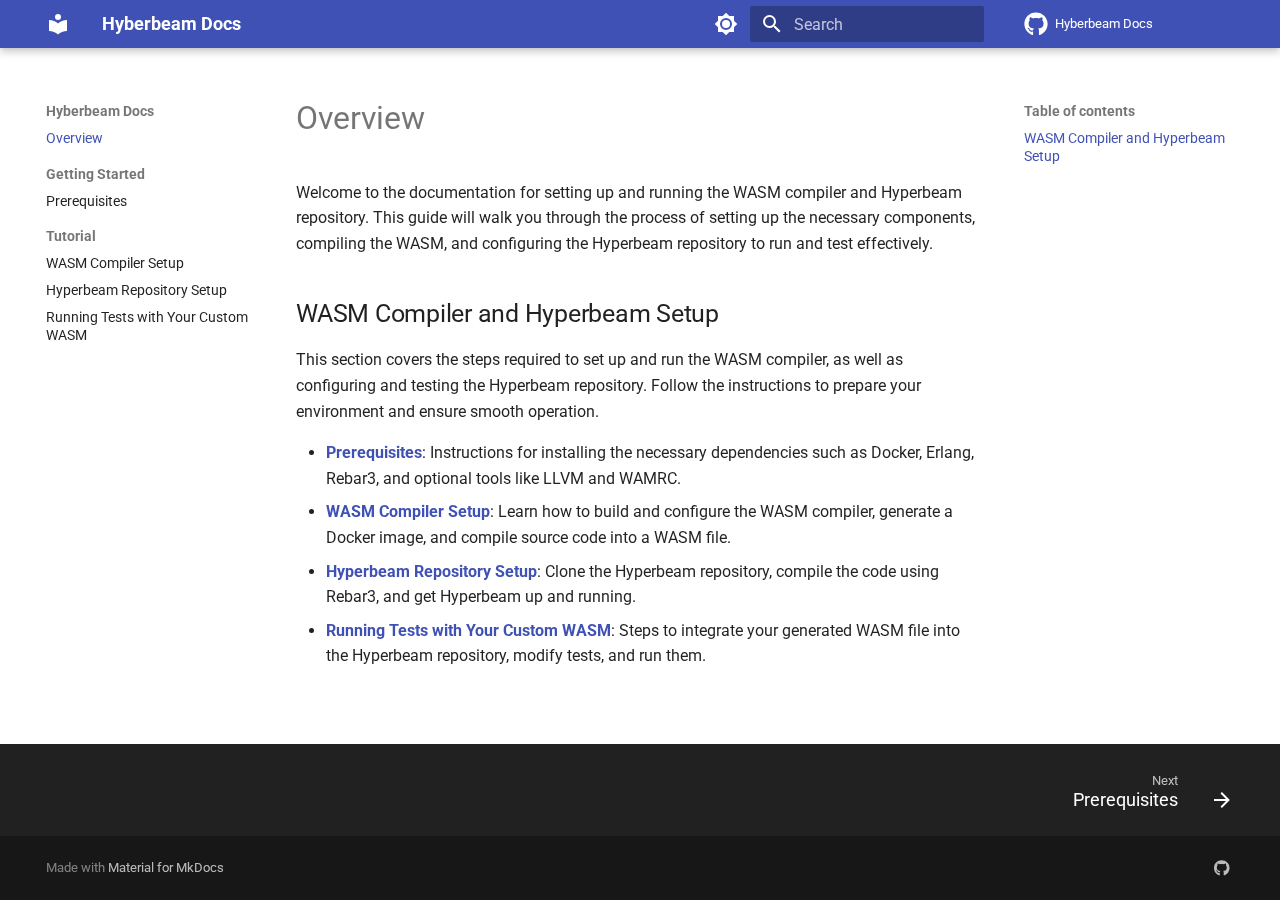
==== commit 99f7dd20: "Deployed 6ac4ef8 with MkDocs version: 1.6.0" ====
--- a/index.html
+++ b/index.html
@@ -432,11 +432,11 @@
   
   
     <li class="md-nav__item">
-      <a href="build_wasm_compiler/" class="md-nav__link">
-        
-  
-  <span class="md-ellipsis">
-    Build Wasm Compiler
+      <a href="wasm_compiler_setup/" class="md-nav__link">
+        
+  
+  <span class="md-ellipsis">
+    WASM Compiler Setup
   </span>
   
 
@@ -453,11 +453,11 @@
   
   
     <li class="md-nav__item">
-      <a href="compile_wasm/" class="md-nav__link">
-        
-  
-  <span class="md-ellipsis">
-    Compile To Wasm
+      <a href="hyperbeam_repository_setup/" class="md-nav__link">
+        
+  
+  <span class="md-ellipsis">
+    Hyperbeam Repository Setup
   </span>
   
 
@@ -474,32 +474,11 @@
   
   
     <li class="md-nav__item">
-      <a href="setup_hyperbeam/" class="md-nav__link">
-        
-  
-  <span class="md-ellipsis">
-    Setup Hyperbeam
-  </span>
-  
-
-      </a>
-    </li>
-  
-
-              
-            
-              
-                
-  
-  
-  
-  
-    <li class="md-nav__item">
-      <a href="running_hyperbeam/" class="md-nav__link">
-        
-  
-  <span class="md-ellipsis">
-    Running Hyperbeam
+      <a href="running_tests_with_your_custom_wasm/" class="md-nav__link">
+        
+  
+  <span class="md-ellipsis">
+    Running Tests with Your Custom WASM
   </span>
   
 
@@ -570,13 +549,14 @@
 
 
 <h1 id="overview"><strong>Overview</strong></h1>
-<p>Welcome to the documentation for the WASM compiler and Hyperbeam repository setup. This guide will walk you through the process of setting up the WASM compiler, compiling a WASM, configuring the Hyperbeam repository, and running it effectively.</p>
+<p>Welcome to the documentation for setting up and running the WASM compiler and Hyperbeam repository. This guide will walk you through the process of setting up the necessary components, compiling the WASM, and configuring the Hyperbeam repository to run and test effectively.</p>
 <h2 id="wasm-compiler-and-hyperbeam-setup"><strong>WASM Compiler and Hyperbeam Setup</strong></h2>
-<p>This section covers the steps required to set up and run the WASM compiler, as well as configuring the Hyperbeam repository. Follow the instructions to get your environment ready and ensure a smooth setup process.</p>
+<p>This section covers the steps required to set up and run the WASM compiler, as well as configuring and testing the Hyperbeam repository. Follow the instructions to prepare your environment and ensure smooth operation.</p>
 <ul>
-<li><strong>WASM Compiler Setup</strong>: Learn how to compile and configure the WASM compiler.</li>
-<li><strong>Hyperbeam Repository Setup</strong>: Instructions on setting up the Hyperbeam repository, including dependency installation and configuration.</li>
-<li><strong>Running the Hyperbeam Repository</strong>: Get started with running the Hyperbeam repository to test and run your project.</li>
+<li><strong><a href="prerequisites/">Prerequisites</a></strong>: Instructions for installing the necessary dependencies such as Docker, Erlang, Rebar3, and optional tools like LLVM and WAMRC.</li>
+<li><strong><a href="wasm_compiler_setup/">WASM Compiler Setup</a></strong>: Learn how to build and configure the WASM compiler, generate a Docker image, and compile source code into a WASM file.</li>
+<li><strong><a href="hyperbeam_repository_setup/">Hyperbeam Repository Setup</a></strong>: Clone the Hyperbeam repository, compile the code using Rebar3, and get Hyperbeam up and running.</li>
+<li><strong><a href="running_tests_with_your_custom_wasm/">Running Tests with Your Custom WASM</a></strong>: Steps to integrate your generated WASM file into the Hyperbeam repository, modify tests, and run them.</li>
 </ul>
 
 
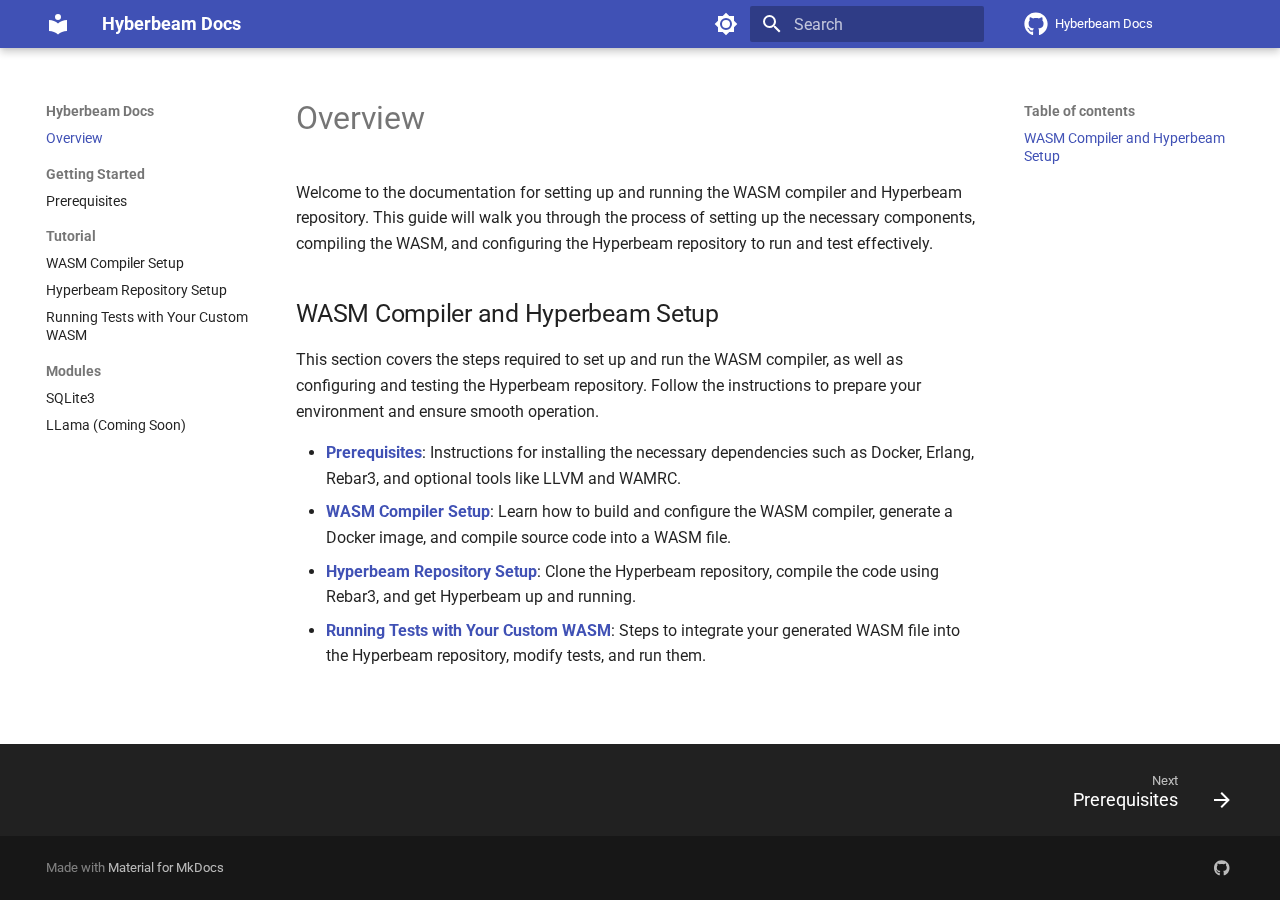
==== commit 89b44627: "Deployed 1c3a8c1 with MkDocs version: 1.6.0" ====
--- a/index.html
+++ b/index.html
@@ -495,6 +495,95 @@
   
 
     
+      
+      
+  
+  
+  
+  
+    
+    
+    
+      
+        
+        
+      
+    
+    
+    <li class="md-nav__item md-nav__item--section md-nav__item--nested">
+      
+        
+        
+        <input class="md-nav__toggle md-toggle " type="checkbox" id="__nav_4" >
+        
+          
+          <label class="md-nav__link" for="__nav_4" id="__nav_4_label" tabindex="">
+            
+  
+  <span class="md-ellipsis">
+    Modules
+  </span>
+  
+
+            <span class="md-nav__icon md-icon"></span>
+          </label>
+        
+        <nav class="md-nav" data-md-level="1" aria-labelledby="__nav_4_label" aria-expanded="false">
+          <label class="md-nav__title" for="__nav_4">
+            <span class="md-nav__icon md-icon"></span>
+            Modules
+          </label>
+          <ul class="md-nav__list" data-md-scrollfix>
+            
+              
+                
+  
+  
+  
+  
+    <li class="md-nav__item">
+      <a href="sqlite3/" class="md-nav__link">
+        
+  
+  <span class="md-ellipsis">
+    SQLite3
+  </span>
+  
+
+      </a>
+    </li>
+  
+
+              
+            
+              
+                
+  
+  
+  
+  
+    <li class="md-nav__item">
+      <a href="llama/" class="md-nav__link">
+        
+  
+  <span class="md-ellipsis">
+    LLama (Coming Soon)
+  </span>
+  
+
+      </a>
+    </li>
+  
+
+              
+            
+          </ul>
+        </nav>
+      
+    </li>
+  
+
+    
   </ul>
 </nav>
                   </div>
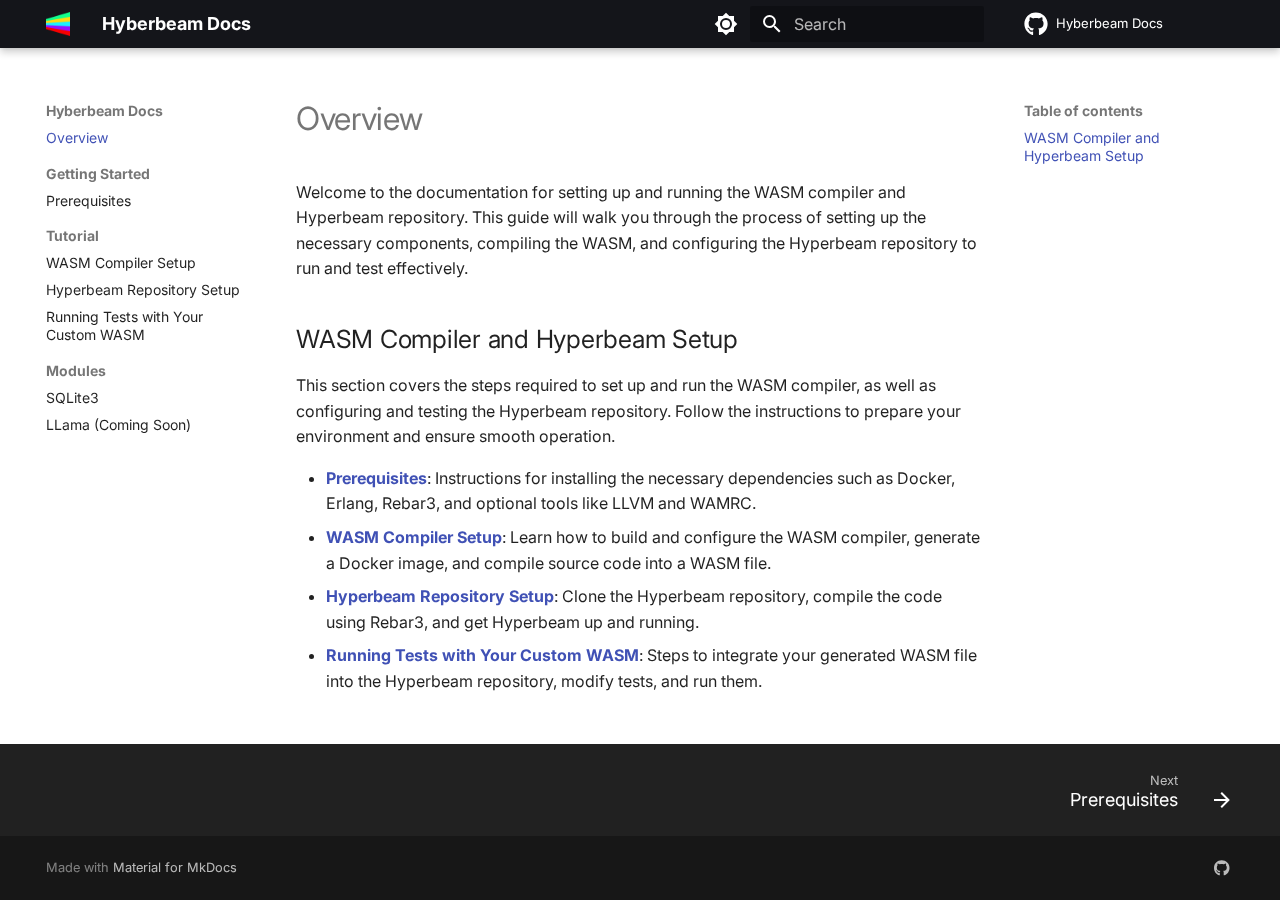
==== commit 934ee4ec: "Deployed b3e84c6 with MkDocs version: 1.6.0" ====
--- a/index.html
+++ b/index.html
@@ -41,8 +41,8 @@
         
         
         <link rel="preconnect" href="https://fonts.gstatic.com" crossorigin>
-        <link rel="stylesheet" href="https://fonts.googleapis.com/css?family=Roboto:300,300i,400,400i,700,700i%7CRoboto+Mono:400,400i,700,700i&display=fallback">
-        <style>:root{--md-text-font:"Roboto";--md-code-font:"Roboto Mono"}</style>
+        <link rel="stylesheet" href="https://fonts.googleapis.com/css?family=Inter:300,300i,400,400i,700,700i%7CRoboto+Mono:400,400i,700,700i&display=fallback">
+        <style>:root{--md-text-font:"Inter";--md-code-font:"Roboto Mono"}</style>
       
     
     
@@ -67,7 +67,7 @@
     
     
     
-    <body dir="ltr" data-md-color-scheme="default" data-md-color-primary="indigo" data-md-color-accent="indigo">
+    <body dir="ltr" data-md-color-scheme="default" data-md-color-primary="black" data-md-color-accent="deep-orange">
   
     
     <input class="md-toggle" data-md-toggle="drawer" type="checkbox" id="__drawer" autocomplete="off">
@@ -94,8 +94,7 @@
   <nav class="md-header__inner md-grid" aria-label="Header">
     <a href="." title="Hyberbeam Docs" class="md-header__button md-logo" aria-label="Hyberbeam Docs" data-md-component="logo">
       
-  
-  <svg xmlns="http://www.w3.org/2000/svg" viewBox="0 0 24 24"><path d="M12 8a3 3 0 0 0 3-3 3 3 0 0 0-3-3 3 3 0 0 0-3 3 3 3 0 0 0 3 3m0 3.54C9.64 9.35 6.5 8 3 8v11c3.5 0 6.64 1.35 9 3.54 2.36-2.19 5.5-3.54 9-3.54V8c-3.5 0-6.64 1.35-9 3.54Z"/></svg>
+  <img src="assets/images/favicon.png" alt="logo">
 
     </a>
     <label class="md-header__button md-icon" for="__drawer">
@@ -125,7 +124,7 @@
     
     
     
-    <input class="md-option" data-md-color-media="(prefers-color-scheme: light)" data-md-color-scheme="default" data-md-color-primary="indigo" data-md-color-accent="indigo"  aria-label="Switch to dark mode"  type="radio" name="__palette" id="__palette_0">
+    <input class="md-option" data-md-color-media="(prefers-color-scheme: light)" data-md-color-scheme="default" data-md-color-primary="black" data-md-color-accent="deep-orange"  aria-label="Switch to dark mode"  type="radio" name="__palette" id="__palette_0">
     
       <label class="md-header__button md-icon" title="Switch to dark mode" for="__palette_1" hidden>
         <svg xmlns="http://www.w3.org/2000/svg" viewBox="0 0 24 24"><path d="M12 8a4 4 0 0 0-4 4 4 4 0 0 0 4 4 4 4 0 0 0 4-4 4 4 0 0 0-4-4m0 10a6 6 0 0 1-6-6 6 6 0 0 1 6-6 6 6 0 0 1 6 6 6 6 0 0 1-6 6m8-9.31V4h-4.69L12 .69 8.69 4H4v4.69L.69 12 4 15.31V20h4.69L12 23.31 15.31 20H20v-4.69L23.31 12 20 8.69Z"/></svg>
@@ -135,7 +134,7 @@
     
     
     
-    <input class="md-option" data-md-color-media="(prefers-color-scheme: dark)" data-md-color-scheme="slate" data-md-color-primary="indigo" data-md-color-accent="indigo"  aria-label="Switch to light mode"  type="radio" name="__palette" id="__palette_1">
+    <input class="md-option" data-md-color-media="(prefers-color-scheme: dark)" data-md-color-scheme="slate" data-md-color-primary="black" data-md-color-accent="deep-orange"  aria-label="Switch to light mode"  type="radio" name="__palette" id="__palette_1">
     
       <label class="md-header__button md-icon" title="Switch to light mode" for="__palette_0" hidden>
         <svg xmlns="http://www.w3.org/2000/svg" viewBox="0 0 24 24"><path d="M12 18c-.89 0-1.74-.2-2.5-.55C11.56 16.5 13 14.42 13 12c0-2.42-1.44-4.5-3.5-5.45C10.26 6.2 11.11 6 12 6a6 6 0 0 1 6 6 6 6 0 0 1-6 6m8-9.31V4h-4.69L12 .69 8.69 4H4v4.69L.69 12 4 15.31V20h4.69L12 23.31 15.31 20H20v-4.69L23.31 12 20 8.69Z"/></svg>
@@ -227,8 +226,7 @@
   <label class="md-nav__title" for="__drawer">
     <a href="." title="Hyberbeam Docs" class="md-nav__button md-logo" aria-label="Hyberbeam Docs" data-md-component="logo">
       
-  
-  <svg xmlns="http://www.w3.org/2000/svg" viewBox="0 0 24 24"><path d="M12 8a3 3 0 0 0 3-3 3 3 0 0 0-3-3 3 3 0 0 0-3 3 3 3 0 0 0 3 3m0 3.54C9.64 9.35 6.5 8 3 8v11c3.5 0 6.64 1.35 9 3.54 2.36-2.19 5.5-3.54 9-3.54V8c-3.5 0-6.64 1.35-9 3.54Z"/></svg>
+  <img src="assets/images/favicon.png" alt="logo">
 
     </a>
     Hyberbeam Docs
